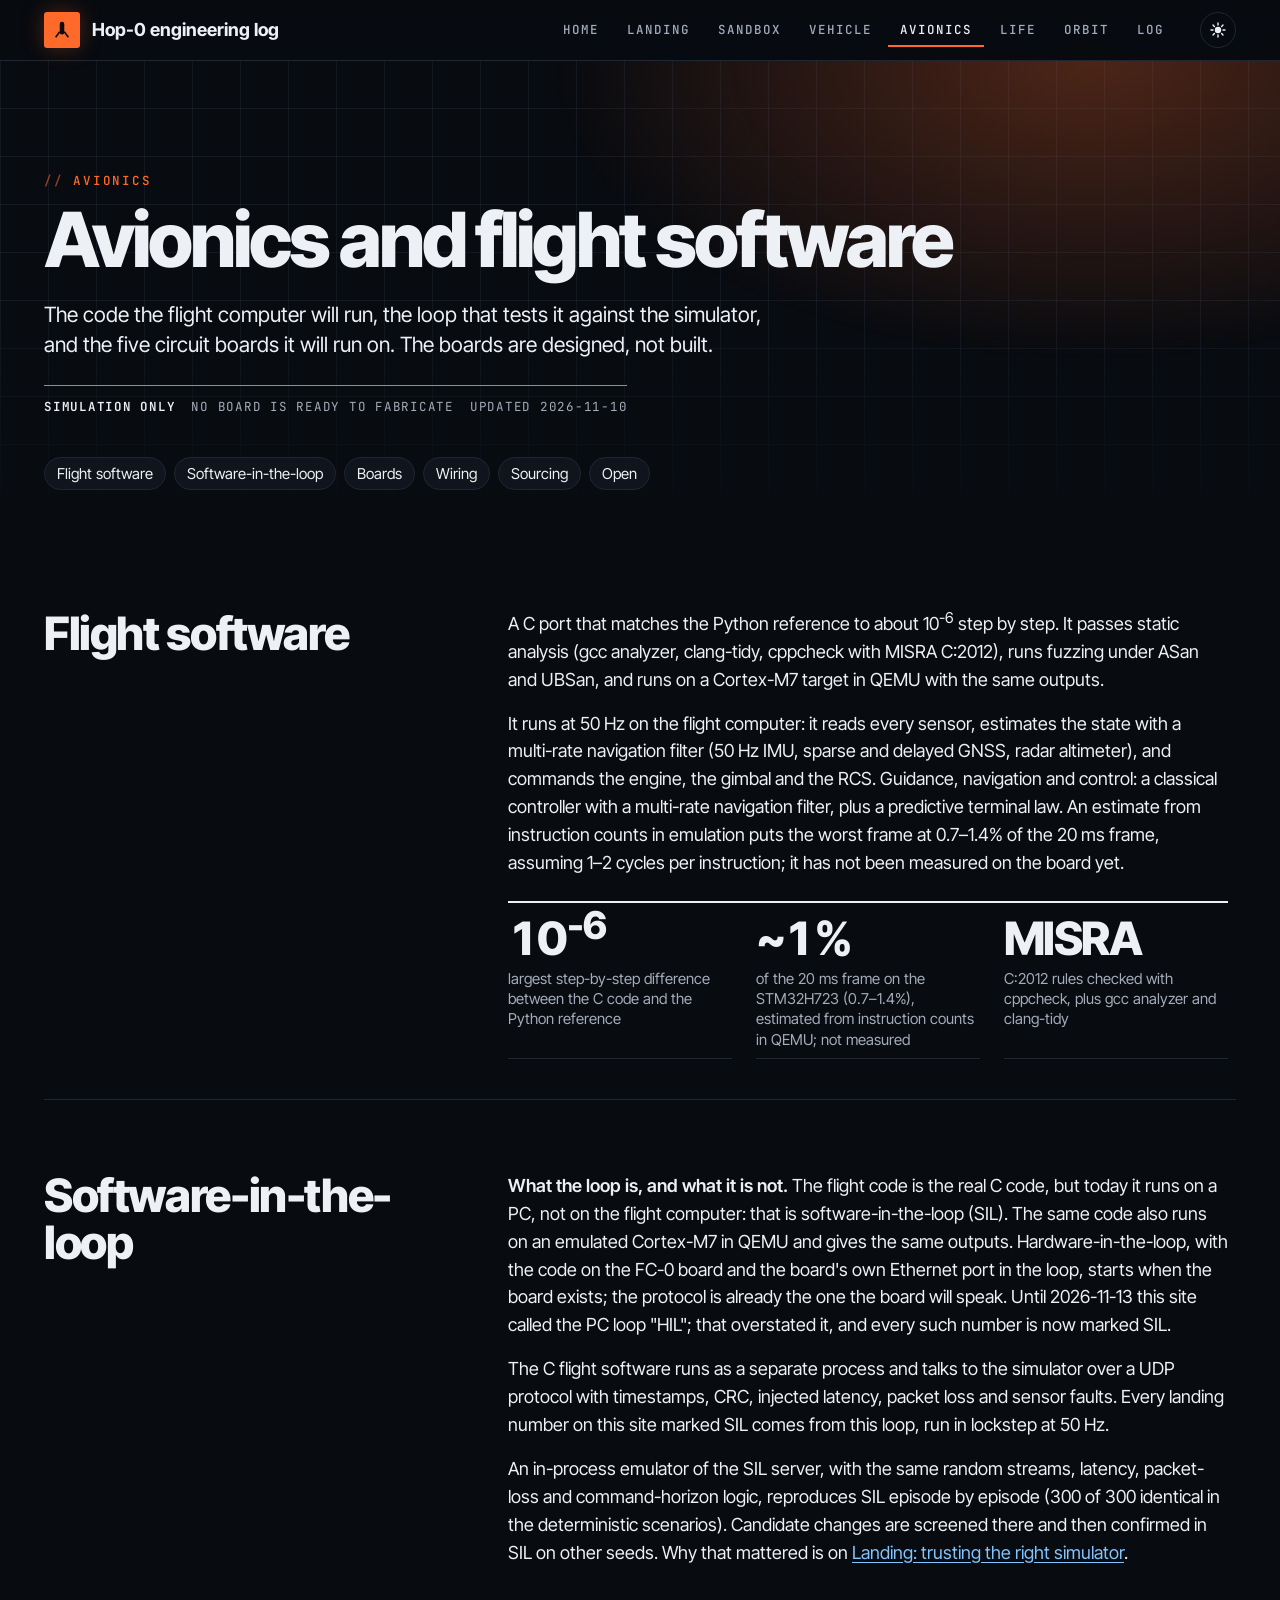
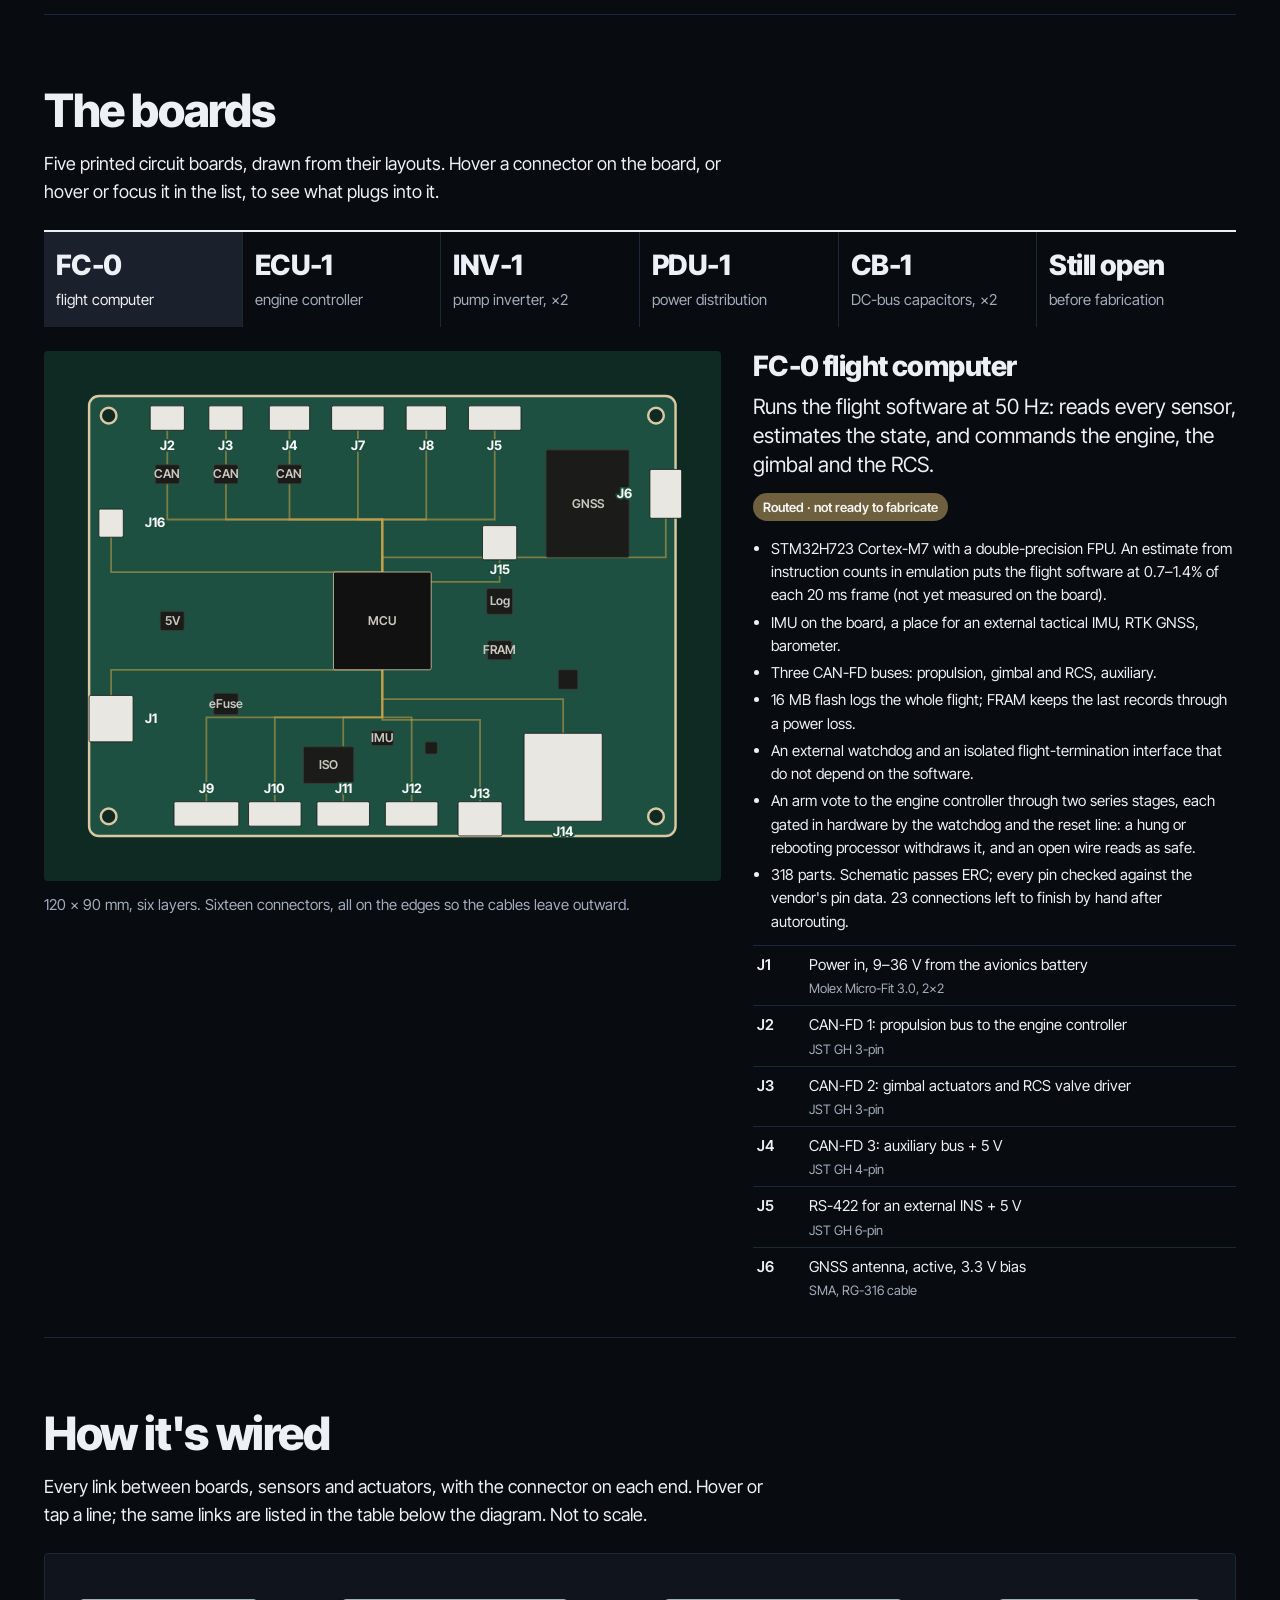
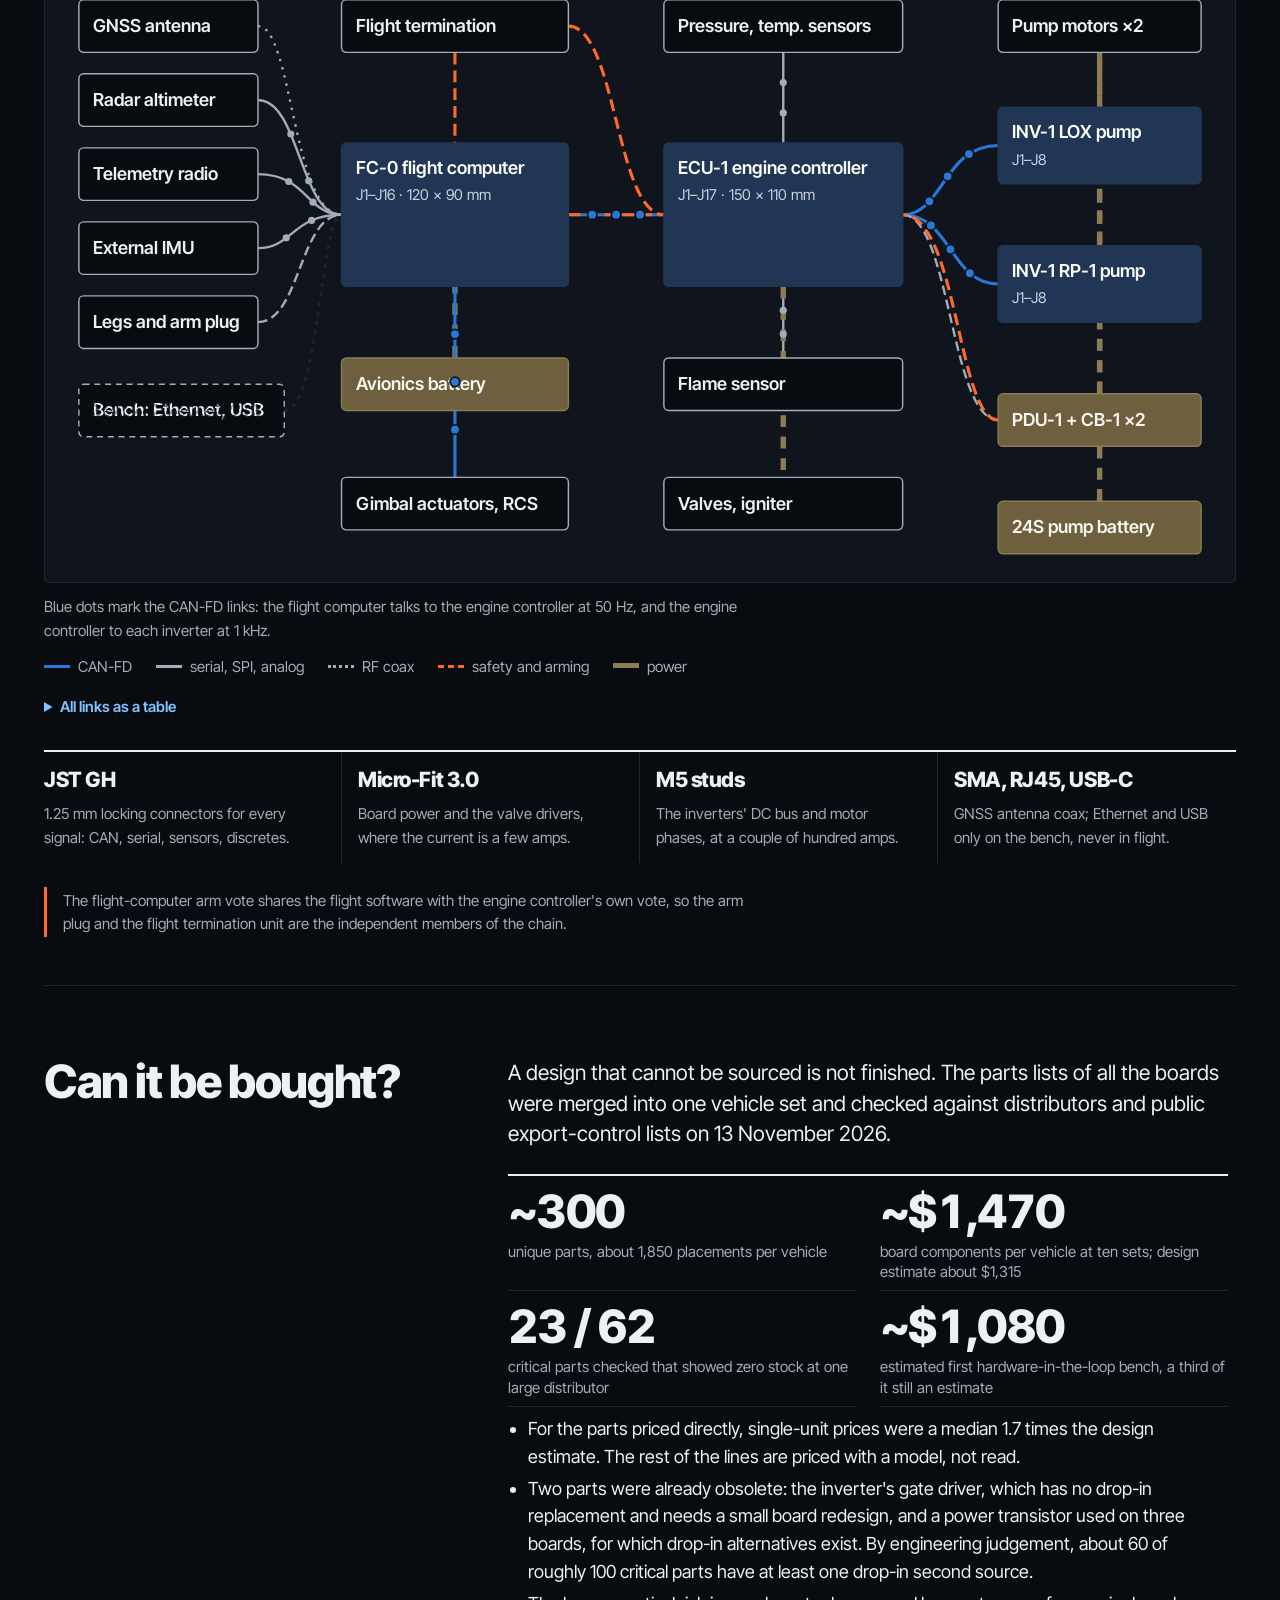
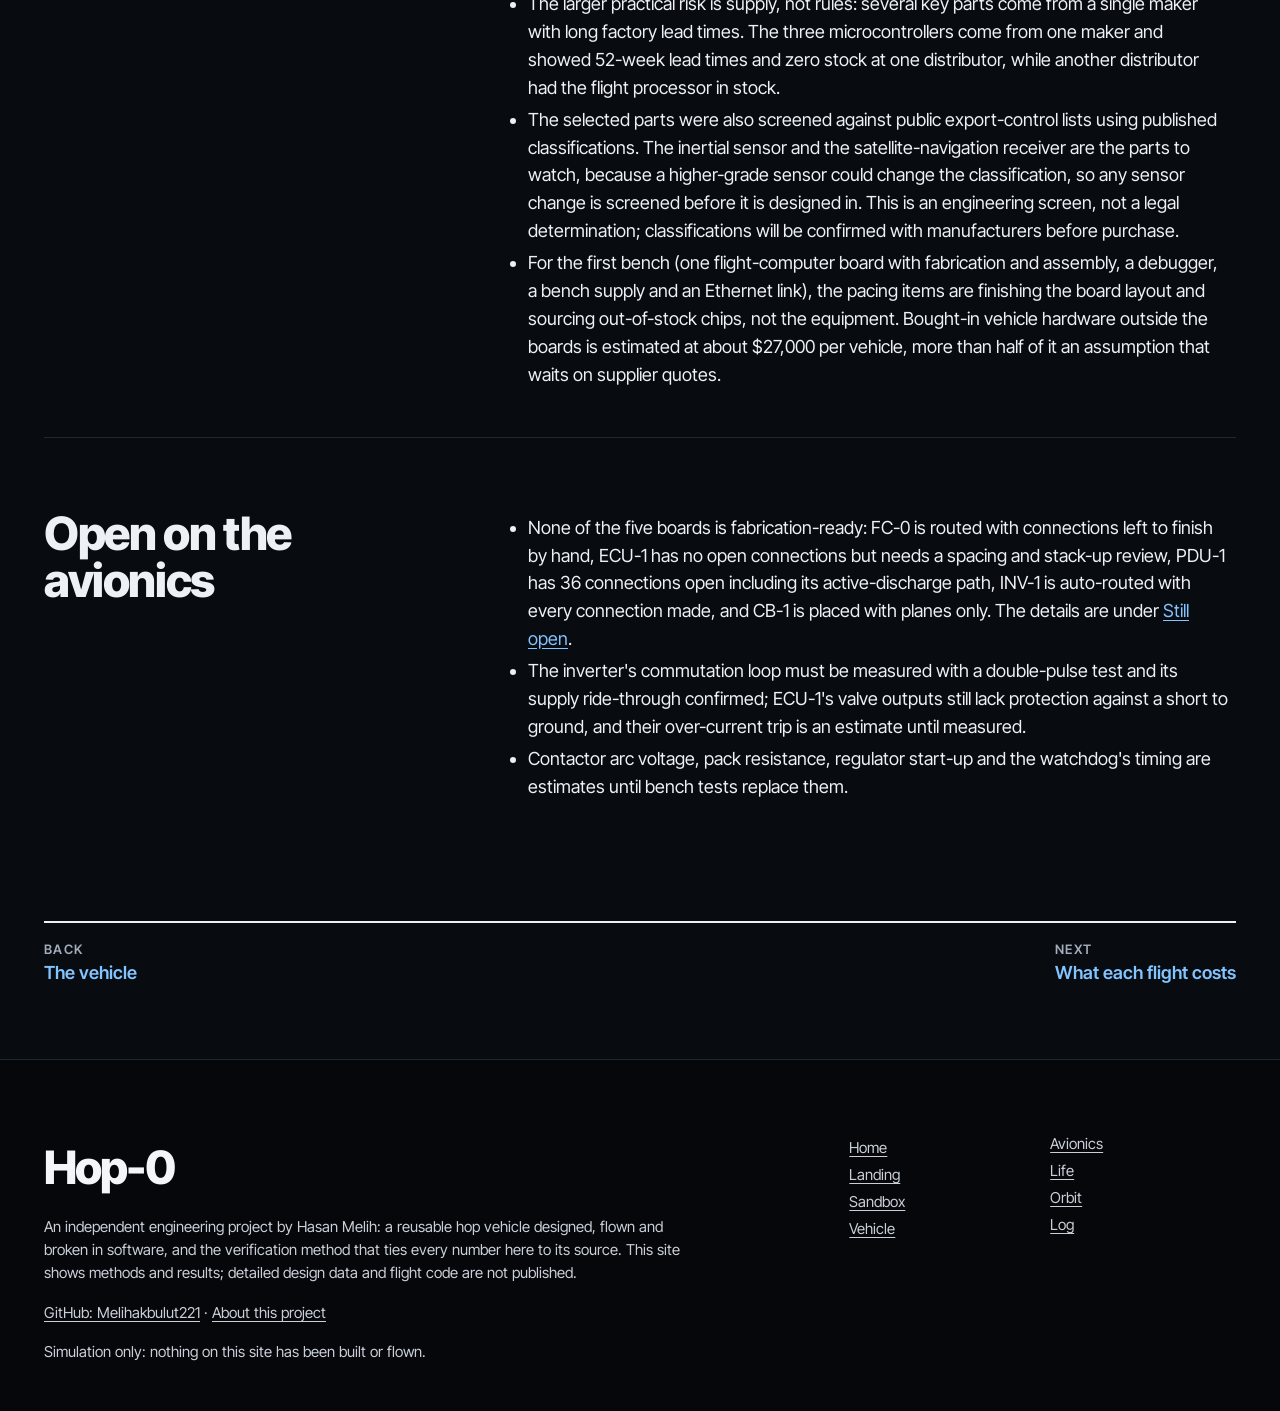
==== avionics.html @ 43d83c55 "INV-1: per-leg short-circuit detection, interlock, all routed; review findings; log entry 2026-11-14" ====
<!doctype html>
<html lang="en">
<head>
<meta charset="utf-8">
<meta name="viewport" content="width=device-width, initial-scale=1">
<title>Avionics and flight software · Hop-0</title>
<meta name="description" content="Hop-0 flight software (a C port checked step by step against its Python reference, MISRA C:2012, QEMU Cortex-M7), the software-in-the-loop setup, five circuit boards drawn from their layouts and the vehicle wiring.">
<meta property="og:type" content="article">
<meta property="og:title" content="Avionics and flight software · Hop-0">
<meta property="og:description" content="Hop-0 flight software (a C port checked step by step against its Python reference, MISRA C:2012, QEMU Cortex-M7), the software-in-the-loop setup, five circuit boards drawn from their layouts and the vehicle wiring.">
<meta property="og:url" content="https://melihakbulut221.github.io/hop0-log/avionics.html">
<meta property="og:image" content="https://melihakbulut221.github.io/hop0-log/assets/og.png?v=3">
<meta property="og:image:width" content="1200">
<meta property="og:image:height" content="630">
<meta property="og:image:alt" content="Hop-0: designed, flown and broken in software first. Eighteen replayed landing trajectories converging on the pad.">
<meta name="twitter:card" content="summary_large_image">
<meta name="twitter:image" content="https://melihakbulut221.github.io/hop0-log/assets/og.png?v=3">
<link rel="preconnect" href="https://fonts.googleapis.com">
<link rel="preconnect" href="https://fonts.gstatic.com" crossorigin>
<link href="https://fonts.googleapis.com/css2?family=Inter+Tight:wght@300;400;600;800&amp;family=JetBrains+Mono:wght@400;500;600&amp;display=swap" rel="stylesheet">
<script>try{var t=localStorage.getItem("hop0-theme");if(t==="light"||t==="dark")document.documentElement.setAttribute("data-theme",t)}catch(e){}</script>
<link rel="stylesheet" href="assets/site.css">
</head>
<body data-page="avionics">
<a class="skip" href="#main">Skip to content</a>
<!-- site header: identical on every page -->
<header class="bar">
 <div class="wrap">
  <a class="home-link" href="index.html"><span class="mark" aria-hidden="true"><svg viewBox="0 0 22 22"><rect x="8.5" y="2" width="5" height="14" rx="2.5" fill="#fafaf6"/><path d="M8.5 13 L4 19 M13.5 13 L18 19" stroke="#fafaf6" stroke-width="1.8"/></svg></span>Hop-0 engineering log</a>
  <button class="menu-btn" id="menu-btn" type="button" aria-expanded="false" aria-controls="site-nav" hidden>Menu</button>
  <nav id="site-nav" aria-label="Site">
   <ul>
    <li><a href="index.html">Home</a></li>
    <li><a href="gnc.html">Landing</a></li>
    <li><a href="emulator.html">Sandbox</a></li>
    <li><a href="vehicle.html">Vehicle</a></li>
    <li><a href="avionics.html" aria-current="page">Avionics</a></li>
    <li><a href="life.html">Life</a></li>
    <li><a href="orbit.html">Orbit</a></li>
    <li><a href="log.html">Log</a></li>
   </ul>
  </nav>
  <button class="theme-btn" id="theme-btn" type="button" aria-label="Switch to light theme" hidden><svg viewBox="0 0 16 16" aria-hidden="true"><circle cx="8" cy="8" r="3.2" fill="currentColor"/><path d="M8 1v2M8 13v2M1 8h2M13 8h2M3 3l1.4 1.4M11.6 11.6L13 13M3 13l1.4-1.4M11.6 4.4L13 3" stroke="currentColor" stroke-width="1.4" stroke-linecap="round"/></svg></button>
 </div>
</header>

<main id="main">
<div class="wrap">
<header class="page-head">
  <p class="kicker">Avionics</p>
  <h1>Avionics and flight software</h1>
  <p class="lede">The code the flight computer will run, the loop that tests it against the simulator, and the five
    circuit boards it will run on. The boards are designed, not built.</p>
  <p class="status-line"><span><b>Simulation only</b></span><span>No board is ready to fabricate</span><span>Updated 2026-11-10</span></p>
  <ul class="toc" aria-label="On this page">
    <li><a href="#software">Flight software</a></li><li><a href="#hil">Software-in-the-loop</a></li>
    <li><a href="#boards">Boards</a></li><li><a href="#wiring">Wiring</a></li><li><a href="#supply">Sourcing</a></li><li><a href="#open">Open</a></li>
  </ul>
</header>

<section class="sec split" id="software" aria-labelledby="software-h">
  <h2 id="software-h">Flight software</h2>
  <div class="body">
    <p>A C port that matches the Python reference to about 10<sup>-6</sup> step by step. It passes static analysis (gcc
      analyzer, clang-tidy, cppcheck with MISRA C:2012), runs fuzzing under ASan and UBSan, and runs on a Cortex-M7
      target in QEMU with the same outputs.</p>
    <p>It runs at 50 Hz on the flight computer: it reads every sensor, estimates the state with a multi-rate navigation
      filter (50 Hz IMU, sparse and delayed GNSS, radar altimeter), and commands the engine, the gimbal and the RCS.
      Guidance, navigation and control: a classical controller with a multi-rate navigation filter, plus a predictive
      terminal law. An estimate from instruction counts in emulation puts the worst frame at 0.7–1.4% of the 20 ms frame,
      assuming 1–2 cycles per instruction; it has not been measured on the board yet.</p>
    <div class="stats">
      <div><b>10<sup>-6</sup></b><span>largest step-by-step difference between the C code and the Python reference</span></div>
      <div><b>~1%</b><span>of the 20 ms frame on the STM32H723 (0.7–1.4%), estimated from instruction counts in QEMU; not measured</span></div>
      <div><b>MISRA</b><span>C:2012 rules checked with cppcheck, plus gcc analyzer and clang-tidy</span></div>
    </div>
  </div>
</section>

<section class="sec split" id="hil" aria-labelledby="hil-h">
  <h2 id="hil-h">Software-in-the-loop</h2>
  <div class="body">
    <p><b>What the loop is, and what it is not.</b> The flight code is the real C code, but today it runs on a PC, not on
      the flight computer: that is software-in-the-loop (SIL). The same code also runs on an emulated Cortex-M7 in QEMU and
      gives the same outputs. Hardware-in-the-loop, with the code on the FC-0 board and the board's own Ethernet port in the
      loop, starts when the board exists; the protocol is already the one the board will speak. Until 2026-11-13 this site
      called the PC loop "HIL"; that overstated it, and every such number is now marked SIL.</p>
    <p>The C flight software runs as a separate process and talks to the simulator over a UDP protocol with timestamps,
      CRC, injected latency, packet loss and sensor faults. Every landing number on this site marked SIL comes from this
      loop, run in lockstep at 50 Hz.</p>
    <p>An in-process emulator of the SIL server, with the same random streams, latency, packet-loss and command-horizon
      logic, reproduces SIL episode by episode (300 of 300 identical in the deterministic scenarios). Candidate changes
      are screened there and then confirmed in SIL on other seeds. Why that mattered is on
      <a href="gnc.html#tools">Landing: trusting the right simulator</a>.</p>
  </div>
</section>

<section class="sec" id="boards" aria-labelledby="boards-h" data-module="boards">
  <h2 id="boards-h">The boards</h2>
  <p>Five printed circuit boards, drawn from their layouts. Hover a connector on the board, or hover or focus it in the
    list, to see what plugs into it.</p>
  <div class="tabs" id="board-tabs" role="tablist" aria-label="Boards">
    <button role="tab" id="tab-fc0" aria-controls="panel-fc0" aria-selected="true"><b>FC-0</b>flight computer</button>
    <button role="tab" id="tab-ecu" aria-controls="panel-ecu" aria-selected="false" tabindex="-1"><b>ECU-1</b>engine controller</button>
    <button role="tab" id="tab-inv" aria-controls="panel-inv" aria-selected="false" tabindex="-1"><b>INV-1</b>pump inverter, ×2</button>
    <button role="tab" id="tab-pdu" aria-controls="panel-pdu" aria-selected="false" tabindex="-1"><b>PDU-1</b>power distribution</button>
    <button role="tab" id="tab-cb" aria-controls="panel-cb" aria-selected="false" tabindex="-1"><b>CB-1</b>DC-bus capacitors, ×2</button>
    <button role="tab" id="tab-nyd" aria-controls="panel-nyd" aria-selected="false" tabindex="-1"><b>Still open</b>before fabrication</button>
  </div>
  <div class="bpanel" id="panel-fc0" role="tabpanel" aria-labelledby="tab-fc0" data-board="fc0">
    <div><div class="pcb-fig"></div><p class="pcb-info">120 × 90 mm, six layers. Sixteen connectors, all on the edges so the cables leave outward.</p></div>
    <div>
      <h3>FC-0 flight computer</h3>
      <p class="role">Runs the flight software at 50 Hz: reads every sensor, estimates the state, and commands the engine,
        the gimbal and the RCS.</p>
      <span class="tag">Routed · not ready to fabricate</span>
      <ul class="facts">
        <li>STM32H723 Cortex-M7 with a double-precision FPU. An estimate from instruction counts in emulation puts the flight software at 0.7–1.4% of each 20 ms frame (not yet measured on the board).</li>
        <li>IMU on the board, a place for an external tactical IMU, RTK GNSS, barometer.</li>
        <li>Three CAN-FD buses: propulsion, gimbal and RCS, auxiliary.</li>
        <li>16 MB flash logs the whole flight; FRAM keeps the last records through a power loss.</li>
        <li>An external watchdog and an isolated flight-termination interface that do not depend on the software.</li>
        <li>An arm vote to the engine controller through two series stages, each gated in hardware by the watchdog and
          the reset line: a hung or rebooting processor withdraws it, and an open wire reads as safe.</li>
        <li>318 parts. Schematic passes ERC; every pin checked against the vendor's pin data. 23 connections left to
          finish by hand after autorouting.</li>
      </ul>
      <ul class="pcb-list" aria-label="FC-0 connectors"></ul>
    </div>
  </div>
  <div class="bpanel" id="panel-ecu" role="tabpanel" aria-labelledby="tab-ecu" data-board="ecu" hidden>
    <div><div class="pcb-fig"></div><p class="pcb-info">150 × 110 mm, six layers. Signal connectors along the top and bottom,
      valve power on the right edge.</p></div>
    <div>
      <h3>ECU-1 engine controller</h3>
      <p class="role">Sequences the engine: opens the valves, fires the igniter, reads chamber and feed pressures and
        temperatures, and commands both pump speeds.</p>
      <span class="tag">Routed · not ready to fabricate</span>
      <ul class="facts">
        <li>STM32G474. Ten pressure, four thermocouple, two RTD and four valve-position inputs.</li>
        <li>Eight peak-and-hold valve and igniter channels, plus a current-controlled proportional valve.</li>
        <li>A hardware arming chain: the valves get power only if the arm plug, the termination unit, the flight
          computer, the watchdog and the controller all agree.</li>
        <li>The main fuel valve is interlocked in hardware to proof of ignition.</li>
        <li>Reads the power-distribution unit's pre-charge, contactor and fault-latch status as active-low opto-coupled
          lines, so an open harness or an unpowered unit reads as not ready or faulted; bus voltage, pack voltage and bus
          current come in as analog monitors.</li>
        <li>Its sensor inputs, valve-position switches, inverter enable, fault and supply lines, the power-distribution
          status lines and the arming discretes survive a sustained short to the vehicle battery or to a reversed battery.</li>
        <li>Each valve and igniter output has a hardware over-current trip: a fast comparator on the sense resistor
          switches the channel off in an estimated fraction of a microsecond, and the outputs are also gated by the
          hardware arming chain, so firmware alone cannot energise a valve.</li>
        <li>Each valve output now has a 1 µH series inductor between its switch and the connector, so even a short right
          at the connector sees a minimum loop inductance. A simulation that swept the harness inductance from 0 to 2 µH
          had shown the earlier circuit could exceed the switch's voltage rating on a very short wire; with the inductor,
          the switch stays below 80 % of its rating across that range. The figures rest on estimated component values.</li>
        <li>After a trip, a slow shared retry clock re-arms the channel every 0.2 to 0.4 ms instead of on every PWM edge,
          which in the thermal estimate keeps the clamp diode within its limit during a sustained short, for harness
          inductance up to 2 µH. If the clock stops, a tripped channel stays off. A valve wire shorted to ground is still
          not covered.</li>
        <li>The data-bus protection was replaced with parts rated for a sustained short to the 36 V battery; the bus
          termination resistors would still burn open in that case.</li>
        <li>A shorted sensor wire can fake a hardware permit, so before ignition the firmware requires every
          ignition-proof and chamber-pressure comparator to read idle, or it will not arm.</li>
        <li>672 parts, ERC clean. The switched valve supply now runs on dedicated internal copper instead of narrow
          routed tracks, and the routed layout passes the design-rule check with no open connections. It is not ready for
          fabrication: spacing on the 36 V nets, the copper stack-up and several long repair tracks still need review.</li>
      </ul>
      <ul class="pcb-list" aria-label="ECU-1 connectors"></ul>
    </div>
  </div>
  <div class="bpanel" id="panel-inv" role="tabpanel" aria-labelledby="tab-inv" data-board="inv" hidden>
    <div><div class="pcb-fig"></div><p class="pcb-info">150 × 105 mm, four layers of heavy copper on a cooling plate.
      Three phase legs across the top, logic along the bottom.</p></div>
    <div>
      <h3>INV-1 pump inverter</h3>
      <p class="role">Turns the pump battery into three-phase current for one pump motor. There are two, identical.</p>
      <span class="tag">Short detection in each leg, calculated only · all connections routed · not ready to fabricate</span>
      <ul class="facts"><li>150 V MOSFETs, two in parallel per switch. A full 24S pack is 100.8 V, not the nominal 80 V, already above the rating of 100 V switches before regenerative braking adds a few volts.</li><li>The inverter now carries the damper that the capacitor-board analysis asked for: twenty-four ceramic capacitors in series with twelve low-inductance power resistors, split across the three legs between the positive bus and the low-side return.</li><li>The resonance between the inverter&#x27;s ceramic capacitors and the film bank was re-derived independently and checked against the capacitor-board model. With the damper and the two bus studs moved to 12 mm apart, the peak impedance drops about tenfold, and the gate driver&#x27;s high-side offset pin (VS) stays about 4 V below the driver&#x27;s recommended limit with nominal capacitor values, across the range of inverter-side wiring inductance that was swept.</li><li>The damper was sized for the real stud height under the capacitor board; its resistors keep a margin of about 40 % against their derated rating in the worst case.</li><li>A ceramic damper was chosen over a film capacitor: the film damps slightly better, but the ceramic version weighs less than a quarter as much and avoids a tall leaded part on a board that has to survive launch vibration.</li><li>All sixty DC-link capacitors now sit in rows directly above the high-side switches, on both sides of the board, within 10 mm of the switch tabs and over the stacked supply and return planes. The estimated commutation-loop inductance fell by about a sixth; it is an analytic estimate that still needs a double-pulse measurement.</li><li>The 12 V supply, enable and fault lines of the engine-controller harness now withstand a sustained short to the vehicle battery in either polarity and the standard automotive supply pulses, with the same criterion as the engine controller. An overvoltage switch protects the gate driver&#x27;s 20 V supply pins; after a pulse trips it, a hold-up capacitor bank keeps the supply above the driver&#x27;s undervoltage limit through the restart, in the calculation for the worst-case load and outage; this ride-through still has to be confirmed on hardware. The enable input uses a logic-level transistor that keeps more than 1 V of margin at -40 C.</li><li>Every gate resistor, turn-off diode and gate pull-down now sits within about 6 mm of its switch&#x27;s gate pad, in channels between and beside the paired switches; before, they were 20 to 50 mm away.</li><li>456 parts (the 24 film capacitors are counted on the capacitor board), no ERC errors; the pin assignment check against the vendor&#x27;s open pin data still passes. The fault output has a series resistor sized together with the engine controller&#x27;s pull-up, so a sustained short on that line is limited in both polarities.</li><li>The gate-drive connections are drawn by the placement script and checked before the signal side is auto-routed, with separate clearance rules for the bus, the three floating high-side gate-drive domains and each harness line. Every connection is now made and no design-rule violations remain; the result took several router runs and scripted repairs, and has not yet been reproduced from scratch.</li><li>The inverter&#x27;s three-phase gate driver went out of production, and the planned replacement family of half-bridge drivers turned out to be end-of-life as well. The board now uses one 180 V half-bridge driver per leg from another supplier, placed between the two paired switches of that leg, which cuts the driver-to-gate distance to about a third. No second source with the same footprint was found in this voltage class, so the driver is single-sourced for now.</li><li>The protection the old driver had built in is rebuilt from small parts that set one latch blocking all six gate inputs. The latch comes up set at power-on and is cleared only by the controller after a new enable command. A separate supply-voltage lockout stops switching before the gate drive becomes too weak; the new driver&#x27;s own lockout sits too low for these switches.</li><li>Each leg&#x27;s low-side current shunt, which sits inside the local capacitor bank&#x27;s loop, now has a fast comparator that ignores the switching spike for a few hundred nanoseconds after each turn-on. In calculation, shorts through about 100 nH of wiring or more are cut within the switches&#x27; pulse rating. A solid short at the output studs and a long-wired phase-to-negative short are not covered; both are open items. The earlier detection on the DC-link shunt saw a short late, because that shunt sits outside the local bank; it is now a slow overload channel.</li><li>A second comparator watches reverse current in the DC-link shunt to catch phase-to-negative shorts on short wiring. Its margin against normal full-power current is thin and still needs measurement.</li><li>A logic interlock blocks a steady command to turn on both switches of a leg. It does not replace the dead time, which is set in firmware and was lengthened for hot gate thresholds.</li><li>Field-oriented control on an STM32G474: hall sensors plus a flux observer that keeps running if the halls fail.</li></ul>
      <ul class="pcb-list" aria-label="INV-1 connectors"></ul>
    </div>
  </div>
  <div class="bpanel" id="panel-pdu" role="tabpanel" aria-labelledby="tab-pdu" data-board="pdu" hidden>
    <div><div class="pcb-fig"></div><p class="pcb-info">170 × 110 mm. Hover a connector for what it carries.</p></div>
    <div>
      <h3>PDU-1 power distribution unit</h3>
      <p class="role">Sits between the pump battery and the DC bus of the two inverters: fuses the pack, pre-charges the bus, closes the main contactor and reports back to the engine controller.</p>
      <span class="tag">Placed and routed · DRC 9 violations · routing incomplete: 36 connections, including the active-discharge path, are still open · not ready to fabricate</span>
      <ul class="facts"><li>The contactor cannot close until the bus has charged to 95 % of the pack voltage. The interlock is built from comparators and gates, independent of any firmware.</li><li>A hardware one-shot limits each pre-charge attempt and a cool-down timer blocks the next one, which bounds the energy the pre-charge resistors take into a shorted bus.</li><li>Two hardware over-current thresholds, one fast and one timed, open the contactor for faults downstream of it. Faults upstream of the contactor are cleared by the fuse alone.</li><li>The high-voltage side is isolated from the logic: isolated amplifiers for the voltages and current, isolated switch drivers for the pre-charge and discharge switches, and a 7 mm barrier with no copper on any layer.</li><li>233 parts including off-board items, ERC clean. 47 of 47 sizing checks pass: pre-charge energy, resistor pulse rating, fuse and contactor coordination, copper temperature rise, spacing.</li></ul>
      <ul class="pcb-list" aria-label="PDU-1 connectors"></ul>
    </div>
  </div>
  <div class="bpanel" id="panel-cb" role="tabpanel" aria-labelledby="tab-cb" data-board="cb" hidden>
    <div><div class="pcb-fig"></div><p class="pcb-info">168 × 158 mm. Hover a connector for what it carries.</p></div>
    <div>
      <h3>CB-1 DC-bus capacitor board, ×2</h3>
      <p class="role">Carries the film capacitor bank of one inverter on a laminated, heavy-copper board that bolts straight onto the inverter&#x27;s DC terminals.</p>
      <span class="tag">Placed, planes only · DRC 0 violations, 0 unconnected · not ready to fabricate</span>
      <ul class="facts"><li>Four copper layers alternate positive and negative, so the bus itself adds almost no inductance; the two bolted studs to the inverter dominate, which is why they were moved close together.</li><li>Analysis of the capacitor network found a resonance between the inverter&#x27;s ceramic capacitors and this bank. A damper on this board would not help; it has to sit on the inverter, next to the switches.</li><li>Real film capacitors weigh about 2.6 times what the first estimate assumed. The full bank is the baseline; a half-populated bank is an option only together with the damper on the inverter, and then with little margin.</li><li>Capacitor current sharing was checked with ±20 % capacitance tolerance in a Monte Carlo run.</li><li>35 parts, ERC clean. 16 of 16 checks pass.</li></ul>
      <ul class="pcb-list" aria-label="CB-1 connectors"></ul>
    </div>
  </div>
  <div class="bpanel full" id="panel-nyd" role="tabpanel" aria-labelledby="tab-nyd" hidden>
    <div class="nyd">
      <div><h4>Finish the routing</h4><p>FC-0 has 23 connections to finish by hand. ECU-1 has none left, but its 36 V spacing, copper stack-up and long repair tracks still need a fabrication review. PDU-1 has 36,
        including its active-discharge path, and its logic strip needs more room or a board of its own. INV-1 has none left, though the result still
        has to be reproduced from a clean run.</p></div>
      <div><h4>Inverter short circuit, pulse test and ride-through</h4><p>The inverter now detects shorts inside each leg,
        but only in calculation: a solid short at the output studs and a long-wired phase-to-negative short are not
        covered, and the reverse-current trip&#x27;s margin needs measuring. The commutation loop still needs a double-pulse
        test, and the new gate driver is single-sourced. The inverter's 12 V supply now has a
        hold-up bank that rides through an automotive-style pulse in the calculation; that has to be shown on hardware. The
        fault-line fix needed a resistor change on both boards, and both are now in the designs.</p></div>
      <div><h4>Protect the rest of ECU-1</h4><p>Every ECU-1 input and the inverter discretes survive a short to the
        battery, and the valve outputs now trip on over-current. A valve wire shorted to ground still blows the main fuse,
        the trip is only analysed for harness inductance up to 2 µH, and pulse immunity on the analog sensor lines is still
        unchecked.</p></div>
      <div><h4>Measure what was assumed</h4><p>Contactor arc voltage, pack resistance, regulator start-up and the watchdog's
        timing are datasheet extrapolations or estimates until a bench test replaces them.</p></div>
    </div>
  </div>
</section>

<section class="sec" id="wiring" aria-labelledby="wiring-h" data-module="wiring">
  <h2 id="wiring-h">How it's wired</h2>
  <p>Every link between boards, sensors and actuators, with the connector on each end. Hover or tap a
    line; the same links are listed in the table below the diagram. Not to scale.</p>
  <div class="wire-wrap"><svg id="wire-svg" viewBox="0 0 980 510" role="img" aria-label="Wiring diagram of the flight computer, engine controller, inverters, sensors and power."></svg></div>
  <p class="wire-info" id="wire-info">Blue dots mark the CAN-FD links: the flight computer talks to the engine controller at
    50 Hz, and the engine controller to each inverter at 1 kHz.</p>
  <div class="wlegend">
    <span><i class="k-can"></i>CAN-FD</span><span><i class="k-data"></i>serial, SPI, analog</span>
    <span><i class="k-rf"></i>RF coax</span><span><i class="k-safe"></i>safety and arming</span>
    <span><i class="k-power"></i>power</span>
  </div>
  <details class="more"><summary>All links as a table</summary>
    <div class="tablewrap"><table><thead><tr><th>Link</th><th>From, to</th><th>Type</th><th>Connector</th></tr></thead>
      <tbody id="wire-table"></tbody></table></div>
  </details>
  <div class="fam">
    <div><b>JST GH</b><p>1.25 mm locking connectors for every signal: CAN, serial, sensors, discretes.</p></div>
    <div><b>Micro-Fit 3.0</b><p>Board power and the valve drivers, where the current is a few amps.</p></div>
    <div><b>M5 studs</b><p>The inverters' DC bus and motor phases, at a couple of hundred amps.</p></div>
    <div><b>SMA, RJ45, USB-C</b><p>GNSS antenna coax; Ethernet and USB only on the bench, never in flight.</p></div>
  </div>
  <p class="note" style="margin-top:var(--sp-5)">The flight-computer arm vote shares the flight software with the engine
    controller's own vote, so the arm plug and the flight termination unit are the independent members of the chain.</p>
</section>

<section class="sec split" id="supply" aria-labelledby="supply-h">
  <h2 id="supply-h">Can it be bought?</h2>
  <div class="body">
    <p class="lede">A design that cannot be sourced is not finished. The parts lists of all the boards were merged into
      one vehicle set and checked against distributors and public export-control lists on 13 November 2026.</p>
    <div class="stats" style="--n:2">
      <div><b>~300</b><span>unique parts, about 1,850 placements per vehicle</span></div>
      <div><b>~$1,470</b><span>board components per vehicle at ten sets; design estimate about $1,315</span></div>
      <div><b>23 / 62</b><span>critical parts checked that showed zero stock at one large distributor</span></div>
      <div><b>~$1,080</b><span>estimated first hardware-in-the-loop bench, a third of it still an estimate</span></div>
    </div>
    <ul>
      <li>For the parts priced directly, single-unit prices were a median 1.7 times the design estimate. The rest of the
        lines are priced with a model, not read.</li>
      <li>Two parts were already obsolete: the inverter's gate driver, which has no drop-in replacement and needs a small
        board redesign, and a power transistor used on three boards, for which drop-in alternatives exist. By engineering
        judgement, about 60 of roughly 100 critical parts have at least one drop-in second source.</li>
      <li>The larger practical risk is supply, not rules: several key parts come from a single maker with long factory lead
        times. The three microcontrollers come from one maker and showed 52-week lead times and zero stock at one
        distributor, while another distributor had the flight processor in stock.</li>
      <li>The selected parts were also screened against public export-control lists using published classifications.
        The inertial sensor and the satellite-navigation receiver are the parts to watch, because a higher-grade sensor
        could change the classification, so any sensor change is screened before it is designed in. This is an
        engineering screen, not a legal determination; classifications will be confirmed with manufacturers before
        purchase.</li>
      <li>For the first bench (one flight-computer board with fabrication and assembly, a debugger, a bench supply and an
        Ethernet link), the pacing items are finishing the board layout and sourcing out-of-stock chips, not the
        equipment. Bought-in vehicle hardware outside the boards is estimated at about $27,000 per vehicle, more than
        half of it an assumption that waits on supplier quotes.</li>
    </ul>
  </div>
</section>

<section class="sec split" id="open" aria-labelledby="open-h">
  <h2 id="open-h">Open on the avionics</h2>
  <div class="body">
    <ul>
      <li>None of the five boards is fabrication-ready: FC-0 is routed with connections left to finish by hand, ECU-1 has no open connections but needs a spacing and stack-up review,
        PDU-1 has 36 connections open including its active-discharge path, INV-1 is auto-routed with every connection made, and CB-1 is
        placed with planes only. The details are under <a href="#boards">Still open</a>.</li>
      <li>The inverter's commutation loop must be measured with a double-pulse test and its supply ride-through confirmed; ECU-1's valve outputs still lack protection against a short to ground, and their over-current trip is an estimate until measured.</li>
      <li>Contactor arc voltage, pack resistance, regulator start-up and the watchdog's timing are estimates until bench
        tests replace them.</li>
    </ul>
  </div>
</section>

<nav class="next" aria-label="Next page"><a href="vehicle.html"><span>Back</span>The vehicle</a><a href="life.html"><span>Next</span>What each flight costs</a></nav>
</div>
</main>

<!-- site footer: identical on every page -->
<footer>
 <div class="wrap fgrid2">
  <div>
   <p class="fname">Hop-0</p>
   <p>An independent engineering project by Hasan Melih: a reusable hop vehicle designed, flown and broken in software,
     and the verification method that ties every number here to its source. This site shows methods and results;
     detailed design data and flight code are not published.</p>
   <p><a href="https://github.com/Melihakbulut221">GitHub: Melihakbulut221</a> · <a href="index.html#about">About this project</a></p>
   <p>Simulation only: nothing on this site has been built or flown.</p>
  </div>
  <ul aria-label="Pages">
   <li><a href="index.html">Home</a></li><li><a href="gnc.html">Landing</a></li><li><a href="emulator.html">Sandbox</a></li><li><a href="vehicle.html">Vehicle</a></li>
   <li><a href="avionics.html">Avionics</a></li><li><a href="life.html">Life</a></li><li><a href="orbit.html">Orbit</a></li>
   <li><a href="log.html">Log</a></li>
  </ul>
 </div>
</footer>

<script src="assets/js/boot.js"></script>
</body>
</html>
---- assets/site.css ----
/* Hop-0 engineering log: the one stylesheet for every page.
   1 tokens  2 base and type  3 layout  4 header and footer  5 shared components  6 charts and tables
   7 home  8 landing (GNC)  9 vehicle  10 avionics  11 life  12 orbit  13 log
   Type scale (8 steps) and spacing scale (9 steps) are tokens; components use only these. */

/* ================================================================ 1 tokens */
/* Dark ("night range") is the default theme; light is opt-in through the header toggle (data-theme="light"). */
:root {
  --bg: #080b10; --fg: #edf0f4; --fg2: #a3acb9; --rule: #1f2733; --card: #10151d;
  --accent: #ff6a2b; --on-accent: #0b0b0b; --link: #82c4ff; --dot: #4aa3ff; --before: #82c4ff;
  --c1: #1a212c; --c1fg: #edf0f4; --c2: #2f4d43; --c2fg: #fafaf6; --c3: #5d6382; --c3fg: #f6f6f2;
  --c4: #6e5f3e; --c4fg: #f6f6f2; --c5: #213654; --c5fg: #fafaf6; --c6: #7c4632; --c6fg: #fafaf6;
  --banner: #140f0c; --ok: #5fd39a; --bad: #ff7b7b;
  --bar: rgba(8, 11, 16, .78); --grid: rgba(130, 196, 255, .07); --glow: rgba(255, 106, 43, .28); --hud: #9fd3ff;

  --t-xs: 13px;                        /* labels, table heads, tick text */
  --t-s: 15px;                         /* captions, secondary text */
  --t-m: 18px;                         /* body */
  --t-l: 21px;                         /* lede, h4 */
  --t-xl: clamp(23px, 2.3vw, 28px);    /* h3 */
  --t-2xl: clamp(30px, 3.6vw, 46px);   /* h2, stat numbers */
  --t-3xl: clamp(40px, 6vw, 76px);     /* page title */
  --t-hero: clamp(40px, 5.8vw, 96px); /* home title only */

  --sp-1: 4px; --sp-2: 8px; --sp-3: 12px; --sp-4: 16px; --sp-5: 24px; --sp-6: 32px; --sp-7: 48px; --sp-8: 72px; --sp-9: 112px;
  --wrap: 1240px; --gutter: 24px; --measure: 720px; --radius: 4px;
  --font: "Inter Tight", ui-sans-serif, system-ui, -apple-system, "Segoe UI", Roboto, Arial, sans-serif;
  --mono: "JetBrains Mono", ui-monospace, SFMono-Regular, Menlo, Consolas, monospace;
  color-scheme: dark;
}
@media (max-width: 600px) { :root { --gutter: 16px; --t-m: 17px; } }
:root[data-theme="dark"] {
  --bg: #080b10; --fg: #edf0f4; --fg2: #a3acb9; --rule: #1f2733; --card: #10151d;
  --accent: #ff6a2b; --on-accent: #0b0b0b; --link: #82c4ff; --dot: #4aa3ff; --before: #82c4ff;
  --c1: #1a212c; --c1fg: #edf0f4; --c3: #5d6382; --c3fg: #f6f6f2; --c4: #6e5f3e; --c4fg: #f6f6f2;
  --banner: #140f0c; --ok: #5fd39a;
}
:root[data-theme="light"] {
  --bg: #fafaf6; --fg: #191919; --fg2: #5b5a55; --rule: #e3e2db; --card: #ffffff;
  --accent: #c4471f; --on-accent: #ffffff; --link: #184f95; --dot: #184f95; --before: #5b8fd0;
  --c1: #e8e7e1; --c1fg: #191919; --c3: #9aa0ba; --c3fg: #191919; --c4: #d8c8a4; --c4fg: #191919;
  --banner: #2a211c; --ok: #2f7d52; --bad: #b3261e;
  --bar: rgba(250, 250, 246, .85); --grid: rgba(24, 79, 149, .06); --glow: rgba(196, 71, 31, .16); --hud: #184f95;
  color-scheme: light;
}

/* ================================================================ 2 base and type */
* { box-sizing: border-box; }
html { -webkit-text-size-adjust: 100%; }
body { margin: 0; background: var(--bg); color: var(--fg); overflow-x: hidden; font: 400 var(--t-m)/1.55 var(--font); }
a { color: var(--link); text-underline-offset: 3px; }
a:focus-visible, button:focus-visible, [tabindex]:focus-visible, summary:focus-visible { outline: 2px solid var(--accent); outline-offset: 2px; }
strong, b { font-weight: 600; }
img { max-width: 100%; height: auto; }
h1, h2, h3, h4 { font-weight: 800; letter-spacing: -.03em; margin: 0; }
h1 { font-size: var(--t-3xl); line-height: .98; letter-spacing: -.04em; }
h2 { font-size: var(--t-2xl); line-height: 1.02; }
h3 { font-size: var(--t-xl); line-height: 1.1; letter-spacing: -.02em; }
h4 { font-size: var(--t-l); line-height: 1.2; letter-spacing: -.01em; }
p { margin: 0 0 var(--sp-4); }
ul, ol { margin: 0 0 var(--sp-4); padding-left: 20px; }
li { margin: var(--sp-1) 0; }
sup { line-height: 0; }
.kicker { font: 500 12.5px/1.4 var(--mono); text-transform: uppercase; letter-spacing: .14em; color: var(--accent); margin: 0 0 var(--sp-3); }
.kicker::before { content: "// "; opacity: .6; }
.lede { font-size: var(--t-l); line-height: 1.45; max-width: var(--measure); }
.muted { color: var(--fg2); }
.small { font-size: var(--t-s); }
.skip { position: absolute; left: -999px; top: 0; background: var(--fg); color: var(--bg); padding: var(--sp-2) var(--sp-4); z-index: 50; }
.skip:focus { left: var(--sp-2); top: var(--sp-2); }
.vh { position: absolute !important; width: 1px; height: 1px; overflow: hidden; clip: rect(0 0 0 0); white-space: nowrap; }
.num { font-variant-numeric: tabular-nums; }

/* ================================================================ 3 layout */
.wrap { max-width: var(--wrap); margin: 0 auto; padding: 0 var(--gutter); }
.sec { padding: var(--sp-8) 0 var(--sp-6); border-top: 1px solid var(--rule); scroll-margin-top: 72px; }
.sec:first-of-type { border-top: 0; }
.sec > h2 { margin-bottom: var(--sp-4); max-width: 900px; }
.sec > .lede, .sec > p { max-width: var(--measure); }
.sub { scroll-margin-top: 72px; margin-top: var(--sp-7); }
.sub > h3 { margin-bottom: var(--sp-3); }
.split { display: grid; grid-template-columns: 4fr 7fr; gap: var(--sp-7); }
.split > h2 { position: sticky; top: 88px; align-self: start; }
.split .body { max-width: var(--measure); }
.split > *, .grid2 > *, .cols2 > *, .status > *, .bpanel > *, .lgrid > *, .xp > *, .mech .m-row > *, .mech .m-fill > *, .mech .m-cols > *, .mech .m-two > * { min-width: 0; }
.cols2 { display: grid; grid-template-columns: 1fr 1fr; gap: var(--sp-3) var(--sp-7); }
.grid2 { display: grid; grid-template-columns: 7fr 5fr; gap: var(--sp-6); align-items: start; }
@media (max-width: 860px) {
  .split, .cols2, .grid2 { grid-template-columns: 1fr; gap: var(--sp-4); }
  .split > h2 { position: static; }
  .sec { padding: var(--sp-7) 0 var(--sp-5); }
}
section, [id] { scroll-margin-top: 72px; }

/* ================================================================ 4 header and footer */
.bar { position: sticky; top: 0; z-index: 20; background: var(--bar); -webkit-backdrop-filter: saturate(1.4) blur(14px); backdrop-filter: saturate(1.4) blur(14px); box-shadow: 0 1px 0 var(--rule); }
.bar .wrap { display: flex; align-items: center; justify-content: space-between; gap: var(--sp-4); height: 60px; }
.home-link { display: flex; align-items: center; gap: var(--sp-3); color: var(--fg); text-decoration: none; font-weight: 700; font-size: var(--t-m); white-space: nowrap; }
.mark { width: 36px; height: 36px; background: var(--accent); display: grid; place-items: center; flex: none; border-radius: 3px; box-shadow: 0 0 22px var(--glow); }
.mark svg rect { fill: #0b0b0b; } .mark svg path { stroke: #0b0b0b; }
.mark svg { width: 20px; height: 20px; }
#site-nav ul { list-style: none; margin: 0; padding: 0; display: flex; gap: var(--sp-1); }
#site-nav li { margin: 0; }
#site-nav a { display: block; padding: var(--sp-2) var(--sp-3); color: var(--fg2); text-decoration: none; font: 500 12.5px/1.4 var(--mono); text-transform: uppercase; letter-spacing: .08em; border-radius: var(--radius); }
#site-nav a:hover { background: var(--c1); color: var(--fg); }
#site-nav a[aria-current="page"] { background: none; color: var(--fg); box-shadow: inset 0 -2px 0 var(--accent); border-radius: 0; }
.menu-btn { display: none; font: inherit; font-size: var(--t-s); font-weight: 600; background: var(--fg); color: var(--bg); border: 0; border-radius: var(--radius); padding: var(--sp-2) var(--sp-4); cursor: pointer; }
@media (max-width: 900px) {
  .menu-btn:not([hidden]) { display: block; }
  .bar .wrap { flex-wrap: wrap; height: auto; min-height: 60px; }
  #site-nav { flex-basis: 100%; }
  #site-nav ul { flex-wrap: wrap; padding: 0 0 var(--sp-2); }
  .nav-js #site-nav { position: absolute; top: 60px; left: 0; right: 0; background: var(--bg); box-shadow: 0 1px 0 var(--rule); display: none; }
  .nav-js #site-nav.open { display: block; }
  .nav-js #site-nav ul { flex-direction: column; padding: var(--sp-2) var(--gutter) var(--sp-4); }
  .nav-js #site-nav a { font-size: var(--t-l); padding: var(--sp-2) 0; }
  #site-nav a[aria-current="page"] { background: none; color: var(--accent); }
}
.page-head { position: relative; padding: var(--sp-9) 0 var(--sp-7); isolation: isolate; }
.page-head::before { content: ""; position: absolute; z-index: -1; top: 0; bottom: 0; left: calc(50% - 50vw); right: calc(50% - 50vw);
  background: radial-gradient(60% 90% at 85% 0%, var(--glow), transparent 70%),
    linear-gradient(var(--grid) 1px, transparent 1px) 0 0 / 48px 48px, linear-gradient(90deg, var(--grid) 1px, transparent 1px) 0 0 / 48px 48px;
  -webkit-mask-image: linear-gradient(#000 55%, transparent); mask-image: linear-gradient(#000 55%, transparent); }
.page-head h1 { max-width: 1000px; margin-bottom: var(--sp-5); }
.page-head .lede { margin-bottom: var(--sp-5); }
.status-line { display: inline-flex; flex-wrap: wrap; gap: var(--sp-2) var(--sp-4); font: 400 12.5px/1.5 var(--mono); text-transform: uppercase; letter-spacing: .06em; color: var(--fg2); border-top: 1px solid var(--accent); padding-top: var(--sp-3); }
.status-line b { color: var(--fg); }
.toc { margin: var(--sp-5) 0 0; padding: 0; list-style: none; display: flex; flex-wrap: wrap; gap: var(--sp-2); font-size: var(--t-s); }
.toc li { margin: 0; }
.toc a { display: block; padding: var(--sp-1) var(--sp-3); border: 1px solid var(--rule); border-radius: 999px; text-decoration: none; color: var(--fg); background: var(--card); transition: border-color .2s, color .2s; }
.toc a:hover { border-color: var(--accent); color: var(--accent); }
footer { background: #05070a; color: #c9cfd8; padding: var(--sp-8) 0 var(--sp-6); margin-top: var(--sp-8); border-top: 1px solid #1f2733; }
footer a { color: #c9cfd8; }
footer .fgrid2 { display: grid; grid-template-columns: 2fr 1fr; gap: var(--sp-6); }
footer p { max-width: 640px; font-size: var(--t-s); }
footer ul { list-style: none; padding: 0; font-size: var(--t-s); columns: 2; }
footer .fname { font-size: var(--t-2xl); font-weight: 800; letter-spacing: -.04em; color: #fafaf6; margin: 0 0 var(--sp-3); }
@media (max-width: 700px) { footer .fgrid2 { grid-template-columns: 1fr; } }

/* ================================================================ 5 shared components */
/* evidence: every headline number carries scenario, runs, seeds and a link to its table */
.ev { font-size: var(--t-xs); line-height: 1.5; color: var(--fg2); margin: var(--sp-3) 0 0; padding-top: var(--sp-2); border-top: 1px dashed var(--rule); max-width: 560px; }
.ev::before { content: "Evidence "; font-weight: 700; text-transform: uppercase; letter-spacing: .08em; color: var(--fg); margin-right: var(--sp-1); }
.ev > span + span::before, .ev > span + a::before, .ev > a + span::before { content: " \00b7  "; white-space: pre; }
.ev a { font-weight: 600; }
.ev-src { display: block; margin-top: 2px; }
.ev > .ev-src::before { content: none !important; }
.entry .ev::before { content: "See "; }
/* a row of numbers */
.stats { display: grid; grid-template-columns: repeat(var(--n, 3), 1fr); border-top: 2px solid var(--fg); margin: var(--sp-5) 0 var(--sp-2); }
.stats { column-gap: var(--sp-5); }
.stats > div { padding: var(--sp-3) 0 var(--sp-2); border-bottom: 1px solid var(--rule); }
.stats b { display: block; font-size: var(--t-2xl); font-weight: 800; letter-spacing: -.035em; line-height: 1; font-variant-numeric: tabular-nums; }
.stats b small { font-size: .45em; font-weight: 600; letter-spacing: 0; }
.stats span { display: block; font-size: var(--t-s); line-height: 1.35; color: var(--fg2); margin-top: var(--sp-2); }
@media (max-width: 700px) {
  .stats { grid-template-columns: 1fr 1fr; }
  .stats > div { padding-left: 0; }
}
.note { border-left: 3px solid var(--accent); padding: 2px 0 2px var(--sp-4); color: var(--fg2); font-size: var(--t-s); max-width: var(--measure); }
.flag { display: inline-block; font-size: var(--t-xs); font-weight: 700; text-transform: uppercase; letter-spacing: .1em;
        color: var(--on-accent); background: var(--accent); border-radius: 999px; padding: 2px 10px; margin: 0 0 var(--sp-2); }
.tag { display: inline-block; font-size: var(--t-xs); font-weight: 600; border-radius: 999px; padding: var(--sp-1) 10px; background: var(--c4); color: var(--c4fg); margin: 0 0 var(--sp-3); }
.btn-small { font: inherit; font-size: var(--t-s); font-weight: 600; background: var(--fg); color: var(--bg); border: 0; border-radius: 999px; padding: var(--sp-2) var(--sp-4); cursor: pointer; }
.btn-small:disabled { opacity: .6; cursor: default; }
.defs { display: grid; grid-template-columns: max-content 1fr; gap: var(--sp-2) var(--sp-5); font-size: var(--t-s); margin: 0 0 var(--sp-4); max-width: 900px; }
.defs dt { font-weight: 600; }
.defs dd { margin: 0; color: var(--fg2); }
@media (max-width: 600px) { .defs { grid-template-columns: 1fr; gap: 0; } .defs dd { margin-bottom: var(--sp-3); } }
.next { display: flex; justify-content: space-between; gap: var(--sp-4); border-top: 2px solid var(--fg); margin-top: var(--sp-8); padding-top: var(--sp-4); font-weight: 600; }
.next a { text-decoration: none; }
.next span { display: block; font-size: var(--t-xs); text-transform: uppercase; letter-spacing: .1em; color: var(--fg2); font-weight: 600; }
details.more { margin: var(--sp-4) 0; font-size: var(--t-s); }
details.more summary { cursor: pointer; font-weight: 600; color: var(--link); }

/* ================================================================ 6 charts, figures and tables */
figure { margin: var(--sp-5) 0; }
figcaption { font-size: var(--t-s); color: var(--fg2); margin-top: var(--sp-3); max-width: var(--measure); }
.chart { background: var(--card); border: 1px solid var(--rule); border-radius: var(--radius); padding: var(--sp-4) var(--sp-3) var(--sp-2); position: relative; }
.chart svg { width: 100%; height: auto; display: block; }
.chart .grid { stroke: var(--rule); stroke-width: 1; }
.chart .tick { fill: var(--fg2); font-size: 12px; }
.chart .rowlab { fill: var(--fg); font-size: 13.5px; paint-order: stroke; stroke: var(--card); stroke-width: 4px; stroke-linejoin: round; }
.chart .valb { fill: var(--fg2); font-size: 11.5px; paint-order: stroke; stroke: var(--card); stroke-width: 3px; }
.chart .val { fill: var(--fg); font-size: 13px; font-weight: 600; }
.chart .val2 { fill: var(--fg2); font-size: 13px; }
.chart .track { stroke: var(--rule); stroke-width: 7; stroke-linecap: round; }
.chart .dot-before { fill: var(--before); stroke: var(--card); stroke-width: 2.5; }
.chart .dot-after { fill: var(--dot); stroke: var(--card); stroke-width: 2.5; }
.chart .dot-b { fill: var(--card); stroke: var(--dot); stroke-width: 2.2; }
.chart .tl-line { fill: none; stroke: var(--dot); stroke-width: 2.2; }
.chart.dim .tl-pt:not(.hl) { opacity: .22 !important; }
.chart.dim .rowlab:not(.hl) { opacity: .35; }
.legend { display: flex; gap: var(--sp-2) var(--sp-5); flex-wrap: wrap; font-size: var(--t-s); color: var(--fg2); margin: 0 var(--sp-1) var(--sp-3); }
.legend i { display: inline-block; width: 11px; height: 11px; border-radius: 50%; margin-right: 6px; vertical-align: -1px; }
.legend i.k-before { background: var(--before); } .legend i.k-after { background: var(--dot); }
.legend i.k-b { border: 2px solid var(--dot); background: var(--card); }
.tablewrap { overflow-x: auto; }
table { width: 100%; border-collapse: collapse; font-size: var(--t-s); margin: var(--sp-2) 0 var(--sp-5); }
th, td { text-align: left; padding: 9px var(--sp-2); border-bottom: 1px solid var(--rule); vertical-align: top; }
th { font-weight: 600; color: var(--fg2); font-size: var(--t-xs); text-transform: uppercase; letter-spacing: .05em; }
td.num, th.num { text-align: right; font-variant-numeric: tabular-nums; white-space: nowrap; }
tr:target, tr.hl { background: var(--c1); }
@media (max-width: 600px) {
  table.stack thead { display: none; }
  table.stack tr { display: block; padding: var(--sp-3) 0; border-bottom: 1px solid var(--rule); }
  table.stack td { display: block; border: 0; padding: 1px 0; text-align: left; white-space: normal; }
  table.stack td[data-label="Scenario"] { font-weight: 600; }
  table.stack td[data-label]:not([data-label="Scenario"])::before { content: attr(data-label) ": "; color: var(--fg2); font-size: var(--t-xs); }
}
caption { text-align: left; font-size: var(--t-s); color: var(--fg2); padding: 0 0 var(--sp-2); }

/* ================================================================ 7 home */
.hero { position: relative; height: clamp(620px, 100svh, 980px); background: #0b1220; overflow: hidden; color: #f3f5f8; }
.hero canvas { position: absolute; inset: 0; width: 100%; height: 100%; display: block; }
.hero::after { content: ""; position: absolute; inset: 0; pointer-events: none;
  background: linear-gradient(90deg, rgba(6,10,18,.82) 0%, rgba(6,10,18,.35) 48%, rgba(6,10,18,0) 70%); }
.hero .wrap { position: relative; height: 100%; z-index: 1; }
.hero-copy { position: absolute; left: var(--gutter); bottom: 110px; max-width: 1200px; }
.hero-copy > p:not(.hero-k) { max-width: 640px; }
.hero-copy > .hero-k { font: 500 12.5px/1.5 var(--mono); letter-spacing: .16em; text-transform: uppercase; color: #ff9a6b; margin: 0 0 var(--sp-5); display: flex; align-items: center; gap: var(--sp-3); }
.hero-k i { width: 8px; height: 8px; border-radius: 50%; background: #ff6a2b; box-shadow: 0 0 0 0 rgba(255,106,43,.7); animation: ping 2.4s infinite; }
@keyframes ping { 0% { box-shadow: 0 0 0 0 rgba(255,106,43,.7); } 70%, 100% { box-shadow: 0 0 0 12px rgba(255,106,43,0); } }
.hero h1 { font-size: var(--t-hero); line-height: .9; letter-spacing: -.055em; margin: 0 0 var(--sp-5); text-shadow: 0 4px 40px rgba(6,10,18,.6); }
.hero h1 span { display: block; background: linear-gradient(92deg, #ff6a2b 0%, #ffb37e 60%, #ffe2c9 100%); -webkit-background-clip: text; background-clip: text; color: transparent; text-shadow: none; }
.hero-copy > p { font-size: var(--t-l); line-height: 1.45; color: #d5dde8; max-width: 640px; margin: 0 0 var(--sp-6); }
.hero-copy > .hero-note { font: 400 12.5px/1.5 var(--mono); letter-spacing: .02em; color: #9fb0c8; margin: calc(-1 * var(--sp-4)) 0 var(--sp-5); }
.cta { display: flex; flex-wrap: wrap; gap: var(--sp-3); }
.btn { display: inline-flex; align-items: center; gap: var(--sp-2); padding: 13px 22px; border-radius: 999px; font: 600 var(--t-s)/1 var(--font); text-decoration: none; transition: transform .18s, box-shadow .18s, background .18s; }
.btn-p { background: #ff6a2b; color: #0b0b0b; box-shadow: 0 8px 30px rgba(255,106,43,.35); }
.btn-p:hover { transform: translateY(-2px); box-shadow: 0 12px 40px rgba(255,106,43,.5); }
.btn-g { color: #f3f5f8; border: 1px solid rgba(243,245,248,.35); background: rgba(243,245,248,.06); }
.btn-g:hover { background: rgba(243,245,248,.14); }
.btn .arr { transition: transform .18s; } .btn:hover .arr { transform: translateX(3px); }
.feat { position: absolute; right: var(--gutter); top: 40px; width: 340px; padding: var(--sp-4) var(--sp-5); pointer-events: none;
  font-family: var(--mono); background: rgba(8,13,22,.55); border: 1px solid rgba(159,211,255,.22); -webkit-backdrop-filter: blur(6px); backdrop-filter: blur(6px); }
.feat::before, .feat::after { content: ""; position: absolute; width: 12px; height: 12px; border: 2px solid #ff6a2b; }
.feat::before { top: -2px; left: -2px; border-right: 0; border-bottom: 0; }
.feat::after { bottom: -2px; right: -2px; border-left: 0; border-top: 0; }
.feat .k { font-size: 11.5px; text-transform: uppercase; letter-spacing: .14em; color: #9fd3ff; margin: 0 0 var(--sp-2); }
.feat .k::before { content: "\25CF  "; color: #5fd39a; }
.feat .t { font: 600 16px/1.35 var(--mono); color: #f3f5f8; margin: 0 0 var(--sp-2); }
.feat .d { font-size: 12.5px; color: #a9b8cc; margin: 0; }
.hero-foot { position: absolute; left: var(--gutter); right: var(--gutter); bottom: 10px; height: 50px; display: flex; justify-content: space-between; align-items: center; gap: var(--sp-4); }
.hero-foot p { margin: 0; font-size: var(--t-xs); line-height: 1.35; color: #8e9db3; max-width: 900px; }
.hero-foot a { color: #cfe3ff; }
.hero-foot button { white-space: nowrap; flex: none; font: 500 12px/1 var(--mono); text-transform: uppercase; letter-spacing: .08em; color: #f3f5f8; background: rgba(243,245,248,.08); border: 1px solid rgba(243,245,248,.3); border-radius: 999px; padding: 8px 14px; cursor: pointer; }
@media (max-width: 760px) {
  .hero { height: auto; min-height: 860px; }
  .hero .wrap { padding-bottom: 300px; }
  .hero .feat { display: none; }
  .hero::after { background: linear-gradient(180deg, rgba(6,10,18,.85) 0%, rgba(6,10,18,.4) 55%, rgba(6,10,18,0) 80%); }
  .hero-copy { position: relative; left: 0; bottom: auto; padding-top: var(--sp-7); }
  .hero-copy > p { font-size: var(--t-m); margin-bottom: var(--sp-5); }
  .feat { position: relative; right: auto; top: auto; width: auto; max-width: 340px; margin-top: var(--sp-5); }
  .hero-foot { height: 84px; flex-direction: column-reverse; align-items: flex-start; justify-content: flex-end; gap: var(--sp-2); }
}
/* ticker of real numbers under the hero */
.ticker { overflow: hidden; border-bottom: 1px solid var(--rule); background: var(--card); }
.ticker ul { display: flex; width: max-content; margin: 0; padding: 0; list-style: none; animation: tick 60s linear infinite; }
.ticker:hover ul { animation-play-state: paused; }
.ticker li { margin: 0; padding: 14px 28px; white-space: nowrap; font: 500 13px/1 var(--mono); text-transform: uppercase; letter-spacing: .08em; color: var(--fg2); border-right: 1px solid var(--rule); }
.ticker li b { color: var(--accent); font-weight: 600; margin-right: 8px; }
@keyframes tick { to { transform: translateX(-50%); } }
/* what broke on the way */
.broke { display: grid; grid-template-columns: repeat(4, 1fr); gap: var(--sp-4); margin-top: var(--sp-6); }
.broke article { position: relative; padding: var(--sp-5); background: var(--card); border: 1px solid var(--rule); border-top: 2px solid var(--bad, #ff7b7b); transition: transform .25s, border-color .25s; }
.broke article:hover { transform: translateY(-4px); border-color: var(--bad, #ff7b7b); }
.broke .n { display: block; font: 600 clamp(28px, 3vw, 40px)/1 var(--mono); letter-spacing: -.04em; color: var(--fg); margin-bottom: var(--sp-4); }
.broke .n s { color: var(--fg2); text-decoration-thickness: 2px; text-decoration-color: var(--bad, #ff7b7b); }
.broke h3 { font-size: var(--t-l); margin-bottom: var(--sp-2); }
.broke p { font-size: var(--t-s); color: var(--fg2); margin: 0 0 var(--sp-3); }
.broke a { font: 500 12.5px/1 var(--mono); text-transform: uppercase; letter-spacing: .08em; text-decoration: none; }
.broke a::after { content: " \2192"; }
@media (max-width: 1000px) { .broke { grid-template-columns: 1fr 1fr; } }
@media (max-width: 600px) { .broke { grid-template-columns: 1fr; } }
.status { display: grid; grid-template-columns: 5fr 7fr; gap: var(--sp-7); padding: var(--sp-7) 0; }
.status h2 { font-size: var(--t-2xl); margin: var(--sp-2) 0 var(--sp-4); }
.status .state { font-size: var(--t-xs); font-weight: 700; text-transform: uppercase; letter-spacing: .12em; }
.status .state i { display: inline-block; width: 10px; height: 10px; border-radius: 50%; background: var(--accent); margin-right: var(--sp-2); }
.status dl { display: grid; grid-template-columns: max-content 1fr; gap: var(--sp-3) var(--sp-5); margin: 0; border-top: 2px solid var(--fg); padding-top: var(--sp-4); }
.status dt { font-weight: 600; }
.status dd { margin: 0; color: var(--fg2); }
@media (max-width: 860px) { .status { grid-template-columns: 1fr; gap: var(--sp-4); } .status dl { grid-template-columns: 1fr; gap: 0; } .status dd { margin-bottom: var(--sp-3); } }
.results { display: grid; grid-template-columns: repeat(2, 1fr); gap: var(--sp-4); margin-top: var(--sp-6); }
.result { position: relative; padding: var(--sp-6); background: var(--card); border: 1px solid var(--rule); overflow: hidden; transition: border-color .25s; }
.result::before { content: ""; position: absolute; inset: -40% -20% auto auto; width: 320px; height: 320px; background: radial-gradient(closest-side, var(--glow), transparent); opacity: .7; pointer-events: none; }
.result:hover { border-color: var(--accent); }

.result .big { position: relative; display: block; font-size: var(--t-3xl); font-weight: 800; letter-spacing: -.045em; line-height: .95; font-variant-numeric: tabular-nums; margin-bottom: var(--sp-4); color: var(--accent); }
.result .big small { color: var(--fg2); }
.result .big small { font-size: .42em; letter-spacing: -.01em; font-weight: 700; }
.result h3 { margin-bottom: var(--sp-2); }
.result p { margin: 0 0 var(--sp-2); max-width: 520px; }
@media (max-width: 760px) {
  .results { grid-template-columns: 1fr; }
  .result { padding: var(--sp-5); }
}
.pagelist { list-style: none; padding: 0; margin: var(--sp-6) 0 0; display: grid; grid-template-columns: repeat(auto-fill, minmax(270px, 1fr)); gap: var(--sp-4); counter-reset: pg; }
.pagelist li { position: relative; margin: 0; padding: var(--sp-5); min-height: 190px; background: var(--card); border: 1px solid var(--rule); display: flex; flex-direction: column; gap: var(--sp-2); counter-increment: pg; transition: transform .25s, border-color .25s, box-shadow .25s; }
.pagelist li::before { content: counter(pg, decimal-leading-zero); font: 500 12px/1 var(--mono); color: var(--accent); letter-spacing: .1em; }
.pagelist li:hover { transform: translateY(-4px); border-color: var(--accent); box-shadow: 0 18px 40px -20px var(--glow); }
.pagelist a::after { content: ""; position: absolute; inset: 0; }
.pagelist a { font-size: var(--t-xl); font-weight: 800; letter-spacing: -.03em; color: var(--fg); text-decoration: none; }
.pagelist p { margin: 0; }
.pagelist p { color: var(--fg2); font-size: var(--t-s); }
.pagelist span { margin-top: auto; font: 500 11.5px/1.4 var(--mono); text-transform: uppercase; letter-spacing: .08em; color: var(--fg2); }

.layers { width: 100%; border-collapse: collapse; font-size: var(--t-s); }
.layers th[scope="row"] { font-size: var(--t-m); font-weight: 800; letter-spacing: -.01em; text-transform: none; color: var(--fg); white-space: nowrap; }
.layers td:last-child { white-space: nowrap; }
@media (max-width: 700px) {
  .layers thead { display: none; }
  .layers tr { display: block; border-bottom: 1px solid var(--rule); padding: var(--sp-3) 0; }
  .layers th, .layers td { display: block; border: 0; padding: 2px 0; white-space: normal !important; }
  .layers td[data-label]::before { content: attr(data-label) ": "; color: var(--fg2); font-size: var(--t-xs); font-weight: 600; }
}
.logteaser { list-style: none; padding: 0; margin: var(--sp-4) 0 0; border-top: 2px solid var(--fg); }
.logteaser li { display: grid; grid-template-columns: 110px 1fr; gap: var(--sp-4); padding: var(--sp-3) 0; border-bottom: 1px solid var(--rule); margin: 0; }
.logteaser time { font: 500 13px/1.6 var(--mono); color: var(--accent); }
.logteaser a { font-weight: 600; }
.logteaser span { display: block; font-size: var(--t-s); color: var(--fg2); }
.big-quote { font-size: var(--t-xl); line-height: 1.25; font-weight: 300; letter-spacing: -.01em; max-width: 900px; }
.big-quote strong { font-weight: 800; }

/* ================================================================ 8 landing (GNC) */
.fgrid { display: grid; grid-template-columns: repeat(3, 1fr); gap: var(--sp-6) var(--sp-5); margin-top: var(--sp-5); }
@media (max-width: 900px) { .fgrid { grid-template-columns: repeat(2, 1fr); } }
@media (max-width: 560px) { .fgrid { grid-template-columns: 1fr; } }
.fc canvas { display: block; width: 100%; aspect-ratio: 16 / 10; background: #0e1726; border-radius: 3px 3px 0 0; }
.fc .prog { height: 4px; background: var(--c1); }
.fc .prog i { display: block; height: 100%; width: 100%; background: var(--accent); }
.fc .meta { display: flex; justify-content: space-between; gap: var(--sp-3); font-size: var(--t-xs); margin: var(--sp-3) 0 var(--sp-1); color: var(--fg2); }
.fc .meta span:last-child { font-variant-numeric: tabular-nums; }
.fc h3 { font-size: var(--t-l); line-height: 1.2; }
.fc p { margin: 6px 0 var(--sp-3); font-size: var(--t-s); color: var(--fg2); }
.fc .btn-small { padding: 6px 14px; font-size: var(--t-xs); }
.banner { position: relative; margin: var(--sp-5) 0 0; background: var(--banner); color: #f6f1ea; overflow: hidden; border-radius: var(--radius); }
.banner svg.bg { position: absolute; inset: 0; width: 100%; height: 100%; }
.banner .in { position: relative; padding: var(--sp-7) 40px; max-width: 900px; }
.banner h2 { font-size: var(--t-3xl); line-height: .96; letter-spacing: -.04em; margin: 0 0 var(--sp-5); }
.banner p { font-size: var(--t-l); line-height: 1.45; color: #e3d9cd; max-width: 720px; margin: 0; }
@media (max-width: 600px) { .banner .in { padding: var(--sp-6) 20px; } .banner p { font-size: var(--t-m); } }
.steps { list-style: none; display: grid; grid-template-columns: repeat(auto-fill, minmax(150px, 1fr)); gap: 0; padding: 0; margin: var(--sp-5) 0; border-top: 2px solid var(--fg); }
.steps li { margin: 0; border-bottom: 1px solid var(--rule); border-right: 1px solid var(--rule); }
.steps a { display: block; height: 100%; padding: var(--sp-3) var(--sp-3) var(--sp-3); color: var(--fg); text-decoration: none; }
.steps a:hover, .steps a:focus-visible { background: var(--c1); }
.steps b { display: block; font-size: var(--t-xl); font-weight: 800; letter-spacing: -.03em; font-variant-numeric: tabular-nums; }
.steps span { display: block; font-size: var(--t-xs); line-height: 1.3; margin-top: var(--sp-1); }
.steps small { display: block; font-size: 12px; color: var(--fg2); margin-top: var(--sp-1); }

/* ================================================================ 9 vehicle: exploded view */
.xp { display: grid; grid-template-columns: 7fr 5fr; gap: var(--sp-7); position: relative; margin-top: var(--sp-5); }
.xp-fig { position: sticky; top: 76px; height: calc(100vh - 96px); max-height: 900px; background: var(--card); border: 1px solid var(--rule); border-radius: var(--radius); }
.xp-fig svg { width: 100%; height: 100%; display: block; }
.xp-steps { padding: 8vh 0 24vh; }
.xp-step { min-height: 56vh; display: flex; align-items: center; }
.xp-step > div { color: var(--fg2); border-left: 3px solid transparent; padding-left: var(--sp-4); transition: color .3s, border-color .3s; }
.xp-step > div h3 { color: var(--fg2); }
.xp-step.on > div, .xp-step.on > div h3 { color: var(--fg); }
.xp-step.on > div { border-left-color: var(--accent); }
.xp-step .n { font-size: var(--t-xs); text-transform: uppercase; letter-spacing: .12em; color: var(--accent); margin: 0 0 var(--sp-2); font-weight: 600; }
.xp-step h3 { font-size: var(--t-2xl); line-height: 1; letter-spacing: -.035em; margin: 0 0 var(--sp-3); }
.xp-step p { margin: 0 0 var(--sp-3); }
@media (max-width: 860px) {
  .xp { grid-template-columns: 1fr; gap: 0; }
  .xp-fig { top: 60px; height: 34vh; z-index: 2; box-shadow: 0 8px 12px -10px rgba(0,0,0,.35); }
  .xp-steps { padding: 2vh 0 8vh; }
  .xp-step { min-height: 46vh; align-items: flex-start; padding-top: 3vh; }
}
.xp-gridline { fill: none; stroke: var(--rule); stroke-width: .6; opacity: .7; }
.xp-ground { stroke: var(--fg2); stroke-width: 1.5; }
.xp-g { transition: opacity .3s; }
.xp-g.dim { opacity: .16; }
#xp-svg rect, #xp-svg path, #xp-svg circle { stroke-linejoin: round; }
.xp-skin { fill: #c9c8c0; stroke: #7c7b75; stroke-width: 1; }
.xp-frame, .xp-beam { fill: #8f8e88; stroke: #5b5a55; stroke-width: 1; }
.xp-plate { fill: #a9a8a1; stroke: #5b5a55; stroke-width: 1; }
.xp-doubler { fill: #7c7b75; }
.xp-load { fill: none; stroke: var(--accent); stroke-width: 2.5; stroke-dasharray: 8 8; opacity: 0; }
svg[data-step="7"] .xp-load { opacity: 1; }
.xp-strut { stroke: #4a4a46; stroke-width: 5; stroke-linecap: round; }
.xp-strut2 { stroke: #6f6e69; stroke-width: 3.5; stroke-linecap: round; }
.xp-shock { stroke: #c4471f; stroke-width: 10; stroke-linecap: round; }
.xp-piston { stroke: #e8e2cf; stroke-width: 4; stroke-linecap: round; }
.xp-foot { fill: #4a4a46; }
.xp-switch { fill: #8f8e88; }
.xp-switch.on { fill: #3fae6f; }
.xp-clevis { fill: var(--card); stroke: #4a4a46; stroke-width: 2; }
.xp-chamber { fill: #b9773f; stroke: #7c4632; stroke-width: 1.5; }
.xp-channel { stroke: #7c4632; stroke-width: 1; opacity: .7; }
.xp-inj { fill: #a9a8a1; stroke: #5b5a55; stroke-width: 1.2; }
.xp-ign { fill: #d8c8a4; stroke: #7c4632; stroke-width: 1; }
.xp-yoke, .xp-cross, .xp-bracket { fill: #6f6e69; stroke: #3d3d3a; stroke-width: 1; }
.xp-ring { fill: none; stroke: #3d3d3a; stroke-width: 2; }
.xp-ema { stroke: #213654; stroke-width: 9; stroke-linecap: round; }
.xp-emarod { stroke: #8d97a8; stroke-width: 3; stroke-linecap: round; }
.xp-plume { fill: #ffb45a; opacity: 0; }
.xp-pump { fill: #2f4d43; stroke: #1d322b; stroke-width: 1; }
.xp-imp { stroke: #e8e7e1; stroke-width: 2.5; stroke-linecap: round; }
.xp-valve { fill: #9aa0ba; stroke: #3d3d3a; stroke-width: 1; }
.xp-hose { fill: none; stroke: #2f4d43; stroke-width: 4; stroke-linecap: round; }
.xp-qd { fill: var(--card); stroke: #2f4d43; stroke-width: 2.5; }
.xp-line { stroke: #2f4d43; stroke-width: 3; }
.xp-flow { stroke-dasharray: 6 7; }
.xp-batt { fill: #d8c8a4; stroke: #8c7b56; stroke-width: 1.2; }
.xp-cell { stroke: #8c7b56; stroke-width: .8; }
.xp-inv { fill: #3d3d3a; stroke: #191919; stroke-width: 1; }
.xp-fin { stroke: #6f6e69; stroke-width: 2; }
.xp-pdu { fill: #8c7b56; }
.xp-radar { fill: #213654; }
.xp-beamline { fill: none; stroke: #213654; stroke-width: 1.5; stroke-dasharray: 4 5; opacity: .5; }
.xp-current { fill: none; stroke: #c4471f; stroke-width: 2; opacity: .8; }
.xp-tank { fill: #eef1f4; stroke: none; }
.xp-tankline { fill: none; stroke: #5b5a55; stroke-width: 1.5; }
.xp-liq-lox { fill: #86b6ef; opacity: .75; }
.xp-liq-rp1 { fill: #d8b370; opacity: .75; }
.xp-yring { fill: #3d3d3a; }
.xp-baffle { stroke: #5b5a55; stroke-width: 2.5; }
.xp-raceway { fill: #a9a8a1; stroke: #5b5a55; stroke-width: 1; }
.xp-heline { stroke: #9aa0ba; stroke-width: 2.5; stroke-dasharray: 5 4; }
.xp-deck { fill: #8f8e88; stroke: #5b5a55; stroke-width: 1; }
.xp-rib { stroke: #5b5a55; stroke-width: 2; }
.xp-box { fill: #213654; stroke: #0f1c30; stroke-width: 1; }
.xp-fts { fill: #7c4632; }
.xp-imu { fill: #2a78d6; }
.xp-led { fill: #33445e; }
.xp-copv { fill: #9aa0ba; stroke: #5d6380; stroke-width: 1.5; }
.xp-band { stroke: #5d6380; stroke-width: 3; }
.xp-strutthin { stroke: #8f8e88; stroke-width: 2.5; }
.xp-reg { fill: #6d7391; stroke: #3d3d3a; stroke-width: 1; }
.xp-radome { fill: #e8e2cf; stroke: #8c7b56; stroke-width: 1.2; }
.xp-ant { fill: #213654; }
.xp-arc { fill: none; stroke: #2a78d6; stroke-width: 2; opacity: 0; }
svg[data-step="1"] .xp-arc { opacity: .7; }
.xp-leader { fill: none; stroke: var(--fg); stroke-width: 1; opacity: .6; }
.xp-dot { fill: var(--accent); stroke: var(--card); stroke-width: 1.5; }
.xp-ltext { fill: var(--fg); font-size: 20px; font-weight: 600; paint-order: stroke; stroke: var(--card); stroke-width: 5px; stroke-linejoin: round; }

/* ================================================================ 9 vehicle: mechanical design (was mech.css) */
.mech .m-n { font-size: var(--t-xs); text-transform: uppercase; letter-spacing: .12em; color: var(--accent); margin: 0 0 var(--sp-2); font-weight: 600; }
.mech .m-txt p, .mech .m-head p, .mech .m-cols p { margin: 0 0 var(--sp-3); }
.mech .m-txt h3, .mech .m-head h3 { font-size: var(--t-2xl); line-height: 1; letter-spacing: -.035em; margin: 0 0 var(--sp-3); }
.mech .m-head { max-width: var(--measure); margin-bottom: var(--sp-5); }
.mech .m-block { padding: var(--sp-7) 0 var(--sp-2); border-top: 1px solid var(--rule); margin-top: var(--sp-7); }
.mech .m-row { display: grid; grid-template-columns: 5fr 7fr; gap: var(--sp-6); align-items: start; }
.mech .m-row-rev, .mech .m-row-gim { grid-template-columns: 1fr 1fr; }
.mech .m-row-deck { grid-template-columns: 5fr 7fr; align-items: center; }
.mech .m-row-gim { align-items: center; }
.mech .m-cols { display: grid; grid-template-columns: 1fr 1fr; gap: var(--sp-3) var(--sp-7); margin-top: var(--sp-5); }
.mech .m-two { display: grid; grid-template-columns: 1fr 1fr; gap: var(--sp-5); margin-top: var(--sp-6); }
.mech .m-two figure { margin: 0; }
@media (max-width: 860px) {
  .mech .m-row, .mech .m-row-rev, .mech .m-row-deck, .mech .m-row-gim, .mech .m-cols, .mech .m-two { grid-template-columns: 1fr; gap: var(--sp-4); }
  .mech .m-block { padding-top: var(--sp-6); margin-top: var(--sp-6); }
}
.mech .m-fig { margin: 0; }
.mech .m-render img, .mech .m-sec img { display: block; width: 100%; height: auto; border-radius: var(--radius); background: #fcfcfb; }
.mech .m-render { position: sticky; top: 90px; }
@media (max-width: 860px) { .mech .m-render { position: static; max-width: 520px; } }
.mech .m-flow { list-style: none; padding: 0; margin: var(--sp-6) 0 0; display: grid; grid-template-columns: repeat(5, 1fr); counter-reset: mflow; border-top: 2px solid var(--fg); }
.mech .m-flow li { counter-increment: mflow; margin: 0; padding: var(--sp-3) var(--sp-4) var(--sp-3) 0; position: relative; }
.mech .m-flow li + li { padding-left: var(--sp-4); border-left: 1px solid var(--rule); }
.mech .m-flow li::before { content: "0" counter(mflow); font-size: var(--t-xs); letter-spacing: .1em; color: var(--accent); font-weight: 600; }
.mech .m-flow b { display: block; font-size: var(--t-l); font-weight: 800; letter-spacing: -.02em; line-height: 1.1; margin-top: var(--sp-2); }
.mech .m-flow b::after { content: " \2192"; color: var(--fg2); font-weight: 400; }
.mech .m-flow li:last-child b::after { content: ""; }
.mech .m-flow span { display: block; font-size: var(--t-s); line-height: 1.35; margin-top: var(--sp-1); color: var(--fg2); }
@media (max-width: 900px) {
  .mech .m-flow { grid-template-columns: 1fr; }
  .mech .m-flow li, .mech .m-flow li + li { padding: var(--sp-3) 0; border-left: 0; border-bottom: 1px solid var(--rule); }
  .mech .m-flow b::after { content: " \2193"; }
}
.mech .m-chart { position: relative; }
.mech figure { margin: 0; }
.mech .m-key { display: inline-block; width: 18px; height: 10px; margin-right: 6px; vertical-align: 0; border-radius: 2px; }
.mech .m-key-bar { background: var(--dot); }
.mech .m-key-tick { width: 3px; height: 14px; background: var(--accent); vertical-align: -2px; border-radius: 0; }
.mech .m-key-line { width: 22px; height: 0; border-top: 3px solid var(--dot); border-radius: 0; vertical-align: 3px; }
.mech .m-key-old { width: 22px; height: 0; border-top: 2px dashed var(--fg2); border-radius: 0; vertical-align: 3px; }
.mech .m-ns { color: var(--fg2); font-size: var(--t-s); margin: var(--sp-1); }
.mech svg .m-bar { fill: var(--dot); }
.mech svg .m-bar.neg { fill: var(--accent); }
.mech svg .m-bud { stroke: var(--accent); stroke-width: 3; }
.mech svg .m-zero { stroke: var(--fg); stroke-width: 1.5; }
.mech svg .m-env { fill: var(--c1); opacity: .9; }
.mech svg .m-envline { fill: none; stroke: var(--fg2); stroke-width: 1; stroke-dasharray: 4 4; }
.mech svg .m-line { fill: none; stroke: var(--dot); stroke-width: 2.6; stroke-linejoin: round; stroke-linecap: round; }
.mech svg .m-line-old { fill: none; stroke: var(--fg2); stroke-width: 2; stroke-dasharray: 6 5; }
.mech svg .m-pt { fill: var(--dot); stroke: var(--card); stroke-width: 2; }
.mech svg .m-pt-old { fill: var(--card); stroke: var(--fg2); stroke-width: 2; }
.mech svg .m-mark { stroke: var(--fg2); stroke-width: 1; stroke-dasharray: 3 4; }
.mech svg .m-cross { stroke: var(--accent); stroke-width: 1.5; }
.mech svg .m-crosspt { fill: var(--accent); stroke: var(--card); stroke-width: 2; }
.mech svg .m-ref { stroke: var(--accent); stroke-width: 2; stroke-dasharray: 6 5; }
.mech svg .m-reftxt { fill: var(--accent); font-size: 12.5px; font-weight: 600; }
.mech svg .m-box { fill: none; stroke: var(--accent); stroke-width: 2; }
.mech svg .m-poly { fill: var(--dot); fill-opacity: .12; stroke: var(--dot); stroke-width: 2.4; stroke-linejoin: round; }
.mech svg .m-poly-old { fill: none; stroke: var(--fg2); stroke-width: 1.8; stroke-dasharray: 6 5; }
.mech svg .m-ring { fill: none; stroke: var(--rule); }
.mech svg .m-spoke { stroke: var(--rule); }
.mech svg .m-hit { fill: transparent; cursor: pointer; }
.mech svg .m-hit:focus { outline: none; }
.mech svg .m-r.hl .rowlab, .mech svg .m-r:focus .rowlab { font-weight: 700; }
.mech svg .m-r:focus { outline: none; }
.mech .chart.m-dim svg .m-r:not(.hl) { opacity: .4; }
.mech svg .m-bar.open { fill: none; stroke: var(--dot); stroke-width: 2; stroke-dasharray: 4 3; }
.mech svg .m-drag { touch-action: none; }
.mech svg .m-sector { fill: var(--accent); opacity: 0; }
.mech svg .m-sector.hl { opacity: .14; }
.mech .m-polar svg { max-width: 560px; margin: 0 auto; }
.mech .m-tt { position: absolute; z-index: 3; pointer-events: none; max-width: 270px; background: var(--fg); color: var(--bg);
              font-size: var(--t-xs); line-height: 1.35; padding: var(--sp-2) 10px; border-radius: var(--radius); opacity: 0; transition: opacity .15s; }
.mech .m-tt.on { opacity: 1; }
.mech .m-tt b { font-weight: 700; }
.mech .m-fill { display: grid; grid-template-columns: 4fr 7fr; gap: var(--sp-6); align-items: start; }
@media (max-width: 860px) { .mech .m-fill { grid-template-columns: 1fr; } .mech .m-sec { max-width: 420px; } }
.mech .m-secbox { position: relative; }
.mech .m-com { position: absolute; left: 50%; top: 46%; width: 0; height: 0; transition: top .35s cubic-bezier(.2,.7,.2,1); }
.mech .m-com i { position: absolute; left: -11px; top: -11px; width: 22px; height: 22px; border-radius: 50%;
                 background: conic-gradient(#191919 0 25%, #fafaf6 0 50%, #191919 0 75%, #fafaf6 0); border: 2px solid #191919; }
.mech .m-com em { position: absolute; left: 18px; top: -10px; font-style: normal; font-size: var(--t-xs); font-weight: 700; color: #191919;
                  background: rgba(252,252,251,.85); padding: 0 var(--sp-1); border-radius: 2px; }
.mech .m-fillcharts { display: grid; gap: var(--sp-4); }
.mech .m-slider { display: grid; grid-template-columns: auto 1fr; gap: 6px 14px; align-items: center; font-size: var(--t-s); color: var(--fg2); }
.mech .m-slider output { color: var(--fg); font-weight: 700; font-variant-numeric: tabular-nums; }
.mech .m-slider input { grid-column: 1 / -1; width: 100%; accent-color: var(--accent); }
.mech .m-read { display: grid; grid-template-columns: repeat(3, 1fr); border-top: 2px solid var(--fg); }
.mech .m-read > div { padding: 10px var(--sp-3) 2px 0; }
.mech .m-read b { display: block; font-size: var(--t-xl); font-weight: 800; letter-spacing: -.03em; font-variant-numeric: tabular-nums; }
.mech .m-read span { font-size: var(--t-xs); color: var(--fg2); }
.mech .m-small { font-size: var(--t-s); color: var(--fg2); max-width: 860px; margin: var(--sp-4) 0 0; }
.mech .m-small strong { color: var(--fg); }
.mech .m-open { border-left: 3px solid var(--accent); padding: 2px 0 2px var(--sp-4); }
.mech .m-open p { margin: 0 0 10px; }
.mech .m-foot { font-size: var(--t-s); color: var(--fg2); border-top: 1px solid var(--rule); padding-top: var(--sp-4); margin: var(--sp-7) 0 0; }
.mass-line { margin: var(--sp-5) 0 0; }
@media (prefers-reduced-motion: reduce) { .mech .m-com, .mech .m-tt, .xp-g, .xp-step > div { transition: none; } }

/* ================================================================ 10 avionics: boards and wiring */
.tabs { display: flex; gap: 0; border-top: 2px solid var(--fg); margin: var(--sp-5) 0; overflow-x: auto; }
.tabs button { flex: 1 0 150px; text-align: left; background: none; border: 0; border-right: 1px solid var(--rule); padding: var(--sp-3) var(--sp-3) var(--sp-4);
               font: inherit; font-size: var(--t-s); color: var(--fg2); cursor: pointer; }
.tabs button:last-child { border-right: 0; }
.tabs button b { display: block; font-size: var(--t-xl); font-weight: 800; letter-spacing: -.02em; color: var(--fg); }
.tabs button[aria-selected="true"] { background: var(--c1); color: var(--fg); }
.tabs button:focus-visible { outline: 2px solid var(--accent); outline-offset: -2px; }
.bpanel { display: grid; grid-template-columns: 7fr 5fr; gap: var(--sp-6); align-items: start; }
.bpanel.full { display: block; }
.bpanel[hidden] { display: none; }
@media (max-width: 860px) { .bpanel { grid-template-columns: 1fr; } }
.pcb-fig { background: #0f2a22; border-radius: var(--radius); padding: 6px; }
.pcb { width: 100%; height: auto; display: block; }
.pcb-board { fill: #1d5040; stroke: #d8c8a4; stroke-width: 3; }
.pcb-zone { fill: rgba(255,255,255,.05); stroke: rgba(216,200,164,.35); stroke-dasharray: 6 6; }
.pcb-zlab { fill: #b9c9bf; font-size: 15px; }
.pcb-hole { fill: #0f2a22; stroke: #d8c8a4; stroke-width: 3; }
.pcb-ic rect { fill: #1b1b1a; stroke: #3d3d3a; }
.pcb-ic text { fill: #c9c8c0; font-size: 15px; font-weight: 600; }
.pcb-ic.mcu rect { fill: #111; stroke: #d8c8a4; }
.pcb-trace { fill: none; stroke: #c9a24a; stroke-width: 2.2; opacity: .55; }
.pcb-trace.hl { opacity: 1; stroke: #ffd27a; stroke-width: 3.5; }
.pcb-conn rect, .pcb-conn circle { fill: #e8e7e1; stroke: #191919; stroke-width: 1; cursor: pointer; transition: fill .2s; }
.pcb-conn circle.hole { fill: #1d5040; }
.pcb-conn .pcb-ref { fill: #fafaf6; font-size: 16px; font-weight: 700; paint-order: stroke; stroke: #1d5040; stroke-width: 4px; pointer-events: none; }
.pcb-conn.hl rect, .pcb-conn.hl circle:not(.hole), .pcb-conn:hover rect { fill: #e0673d; }
.pcb-fig.dim .pcb-conn:not(.hl) { opacity: .45; }
.pcb-info { min-height: 3.2em; font-size: var(--t-s); color: var(--fg2); margin: var(--sp-3) 0 0; }
.pcb-info b { color: var(--fg); }
.pcb-info em, .pcb-list em { font-style: normal; color: var(--fg2); }
.bpanel h3 { margin: 0 0 10px; }
.bpanel .role { font-size: var(--t-l); line-height: 1.4; margin: 0 0 var(--sp-3); }
.bpanel ul.facts { padding-left: 18px; margin: 0 0 var(--sp-3); font-size: var(--t-s); }
.bpanel ul.facts li { margin: var(--sp-1) 0; }
.pcb-list { list-style: none; padding: 0; margin: 10px 0 0; border-top: 1px solid var(--rule); font-size: var(--t-s); max-height: 360px; overflow-y: auto; }
.pcb-list li { display: grid; grid-template-columns: 42px 1fr; gap: 2px 10px; padding: 7px var(--sp-1); border-bottom: 1px solid var(--rule); margin: 0; cursor: default; }
.pcb-list li em { grid-column: 2; font-size: var(--t-xs); }
.pcb-list li.hl, .pcb-list li:focus { background: var(--c1); outline: none; }
.nyd { display: grid; grid-template-columns: 1fr 1fr; gap: var(--sp-5); }
@media (max-width: 700px) { .nyd { grid-template-columns: 1fr; } }
.nyd > div { border: 1px dashed var(--fg2); border-radius: var(--radius); padding: var(--sp-5); }
.nyd h4 { margin: 0 0 6px; }
.nyd p { margin: 0; font-size: var(--t-s); color: var(--fg2); }
.wire-wrap { overflow-x: auto; background: var(--card); border: 1px solid var(--rule); border-radius: var(--radius); padding: 10px; margin-top: var(--sp-5); }
#wire-svg { display: block; width: 100%; min-width: 760px; height: auto; }
.w-node rect { fill: var(--bg); stroke: var(--fg2); stroke-width: 1.2; transition: opacity .3s; }
.w-node text { fill: var(--fg); font-size: 15px; font-weight: 600; }
.w-node .w-sub { fill: var(--fg2); font-size: 12.5px; font-weight: 400; }
.w-board rect { fill: var(--c5); stroke: var(--c5); }
.w-board text { fill: #fafaf6; }
.w-board .w-sub { fill: #c8d2e0; }
.w-pwr rect { fill: var(--c4); stroke: #8c7b56; }
.w-pwr text { fill: var(--c4fg); }
.w-bench rect { stroke-dasharray: 5 4; }
.w-edge { fill: none; stroke-width: 2; transition: opacity .3s, stroke-width .2s; }
.w-hit { fill: none; stroke: transparent; stroke-width: 16; cursor: pointer; }
.w-can { stroke: #2a78d6; stroke-width: 2.6; }
.w-data { stroke: var(--fg2); }
.w-rf { stroke: var(--fg2); stroke-dasharray: 2 5; }
.w-disc { stroke: var(--fg2); stroke-dasharray: 8 4; }
.w-safe { stroke: var(--accent); stroke-width: 2.6; stroke-dasharray: 10 5; }
.w-power { stroke: #8c7b56; stroke-width: 4.5; stroke-dasharray: 10 8; }
.w-bench { stroke: var(--rule); stroke-dasharray: 3 5; }
.w-pkt-can { fill: #2a78d6; stroke: var(--card); stroke-width: 1.5; }
.w-pkt-data { fill: var(--fg2); }
#wire-svg.dim .w-edge:not(.hl), #wire-svg.dim .w-pkt { opacity: .15; }
#wire-svg.dim .w-node:not(.hl) rect { opacity: .35; }
.w-edge.hl { stroke-width: 5; opacity: 1; }
.wlegend { display: flex; flex-wrap: wrap; gap: var(--sp-2) var(--sp-5); font-size: var(--t-s); color: var(--fg2); margin: var(--sp-3) 0 0; }
.wlegend i { display: inline-block; width: 26px; height: 0; border-top: 3px solid; vertical-align: 4px; margin-right: var(--sp-2); }
.wlegend .k-can { border-color: #2a78d6; } .wlegend .k-data { border-color: var(--fg2); }
.wlegend .k-rf { border-color: var(--fg2); border-top-style: dotted; } .wlegend .k-safe { border-color: var(--accent); border-top-style: dashed; }
.wlegend .k-power { border-color: #8c7b56; border-top-width: 5px; }
.wire-info { min-height: 3.2em; font-size: var(--t-s); margin: var(--sp-3) 0 0; color: var(--fg2); }
.wire-info b { color: var(--fg); }
.wire-info em { font-style: normal; }
.fam { display: grid; grid-template-columns: repeat(4, 1fr); gap: 0; margin-top: var(--sp-6); border-top: 2px solid var(--fg); }
.fam > div { padding: var(--sp-3) var(--sp-4) var(--sp-1) 0; border-right: 1px solid var(--rule); }
.fam > div + div { padding-left: var(--sp-4); }
.fam > div:last-child { border-right: 0; }
.fam b { display: block; font-size: var(--t-l); font-weight: 800; letter-spacing: -.02em; }
.fam p { font-size: var(--t-s); color: var(--fg2); margin: 6px 0 10px; }
@media (max-width: 860px) { .fam { grid-template-columns: 1fr 1fr; } .fam > div, .fam > div + div { border-right: 0; padding-left: 0; border-bottom: 1px solid var(--rule); } }

/* ================================================================ 11 life */
.lgrid { display: grid; grid-template-columns: 6fr 5fr; gap: var(--sp-6); align-items: start; margin-top: var(--sp-5); }
@media (max-width: 900px) { .lgrid { grid-template-columns: 1fr; } }
.lconsole { background: #111b2b; color: #e6ebf2; border-radius: var(--radius); padding: var(--sp-5) var(--sp-5) var(--sp-4); }
.lc-top { display: flex; justify-content: space-between; align-items: flex-end; gap: var(--sp-4); flex-wrap: wrap; margin-bottom: var(--sp-3); }
.lc-top .k { font-size: 12px; text-transform: uppercase; letter-spacing: .12em; color: #9fb0c8; margin: 0 0 var(--sp-1); }
.lc-n { font-size: var(--t-3xl); font-weight: 800; letter-spacing: -.04em; line-height: .9; font-variant-numeric: tabular-nums; }
.lc-alive { font-size: var(--t-2xl); font-weight: 800; letter-spacing: -.02em; font-variant-numeric: tabular-nums; color: #86b6ef; text-align: right; }
.lc-row { display: grid; grid-template-columns: 190px 1fr 58px; gap: var(--sp-1) var(--sp-3); align-items: center; padding: 7px 0; border-top: 1px solid rgba(255,255,255,.08); }
.lc-name { font-size: var(--t-s); font-weight: 600; line-height: 1.15; }
.lc-name em { display: block; font-style: normal; font-weight: 400; font-size: 12px; color: #9fb0c8; }
.lc-track { height: 10px; background: rgba(255,255,255,.09); border-radius: 5px; overflow: hidden; }
.lc-track i { display: block; height: 100%; width: 0; background: #86b6ef; border-radius: 5px; }
.lc-row.hot .lc-track i { background: #e0673d; }
.lc-val { font-size: var(--t-xs); text-align: right; font-variant-numeric: tabular-nums; }
.lc-rep { grid-column: 2 / 4; font-size: 12px; color: #e0a03c; min-height: 0; }
.lc-rep:empty { display: none; }
.lc-foot { display: flex; justify-content: space-between; align-items: center; gap: var(--sp-3); margin-top: var(--sp-3); flex-wrap: wrap; }
.lc-log { font-size: var(--t-xs); color: #c8d2e0; margin: 0; flex: 1 1 240px; }
.lc-play { font: inherit; font-weight: 600; font-size: var(--t-s); background: #fafaf6; color: #191919; border: 0; border-radius: 999px; padding: 10px 18px; cursor: pointer; }
.lc-play:disabled { opacity: .6; cursor: default; }
@media (max-width: 560px) { .lc-row { grid-template-columns: 1fr 52px; } .lc-track { grid-column: 1 / 3; grid-row: 2; } .lc-rep { grid-column: 1 / 3; } }
.life-bar { stroke: #86b6ef; stroke-width: 7; stroke-linecap: round; }
.life-bar.policy { stroke-dasharray: 2 6; }
.lnotes { display: grid; grid-template-columns: 1fr 1fr; gap: var(--sp-6) var(--sp-7); margin-top: var(--sp-6); }
.lnotes h3 { margin: 0 0 var(--sp-2); }
.lnotes p { margin: 0; }
@media (max-width: 760px) { .lnotes { grid-template-columns: 1fr; } }

/* ================================================================ 12 orbit */
.leo-band { fill: #86b6ef; opacity: .28; }
.leo-line { fill: none; stroke: var(--dot); stroke-width: 2.2; }
.leo-err { stroke: var(--dot); stroke-width: 1.5; opacity: .5; }
.leo-dot { fill: var(--dot); stroke: var(--card); stroke-width: 2.5; }
.leo-dot.hollow { fill: var(--card); stroke: var(--dot); stroke-width: 2.5; }
.leo-pt { cursor: pointer; transition: opacity .2s; }
.leo-pt:focus { outline: none; }
.leo-pt.rec .leo-dot { fill: var(--accent); stroke: var(--card); }
#leo-chart svg.dim .leo-pt:not(.hl) { opacity: .3 !important; }
#leo-chart .tick { font-size: 14px; }
#leo-chart .val { font-size: 14px; }
.legend i.k-hollow { background: var(--card); border: 2px solid var(--dot); }
.legend i.k-rec { background: var(--accent); }
ul.ins { padding-left: 20px; margin: var(--sp-4) 0 0; }
ul.ins li { margin: var(--sp-2) 0; }

/* ================================================================ 13 log */
.log { list-style: none; padding: 0; margin: var(--sp-5) 0 0; }
.entry { display: grid; grid-template-columns: 150px 1fr; gap: var(--sp-5); border-top: 1px solid var(--rule); padding: var(--sp-6) 0; margin: 0; }
.entry:target { background: linear-gradient(90deg, var(--c1), transparent 70%); }
.entry time { font-size: var(--t-s); font-weight: 700; font-variant-numeric: tabular-nums; }
.entry .area { display: block; font-size: var(--t-xs); text-transform: uppercase; letter-spacing: .1em; color: var(--fg2); font-weight: 600; margin-top: var(--sp-1); }
.entry .eh { font-size: var(--t-xl); line-height: 1.1; letter-spacing: -.02em; margin-bottom: var(--sp-3); max-width: 820px; }
.entry dl { display: grid; grid-template-columns: 120px 1fr; gap: var(--sp-2) var(--sp-4); margin: 0; max-width: 900px; font-size: var(--t-s); }
.entry dt { font-weight: 600; color: var(--fg2); }
.entry dd { margin: 0; }
.entry dd.bad { color: var(--fg); }
.entry .ev { margin-top: var(--sp-3); }
@media (max-width: 700px) {
  .entry { grid-template-columns: 1fr; gap: var(--sp-2); padding: var(--sp-5) 0; }
  .entry dl { grid-template-columns: 1fr; gap: 0; } .entry dd { margin-bottom: var(--sp-3); }
}
.log-filter { display: flex; flex-wrap: wrap; gap: var(--sp-2); margin: var(--sp-4) 0 0; padding: 0; list-style: none; font-size: var(--t-s); }
.log-filter li { margin: 0; }
.log-filter a { display: block; padding: var(--sp-1) var(--sp-3); border: 1px solid var(--rule); border-radius: 999px; text-decoration: none; color: var(--fg); }

@media print {
  .bar, .hero canvas, .hero-foot button, footer { display: none; }
  .hero { height: auto; background: none; color: var(--fg); }
  .hero-copy { position: static; text-shadow: none; }
  .xp-fig { position: static; height: 600px; }
}

/* ================================================================ 14 emulator (toy landing loop) */
.emu { display: grid; grid-template-columns: 7fr 4fr; gap: var(--sp-6); margin-top: var(--sp-5); align-items: start; }
.emu > * { min-width: 0; }
.emu-stage canvas { display: block; width: 100%; aspect-ratio: 16 / 10; background: #0b1220; border-radius: var(--radius); }
.emu-read { display: grid; grid-template-columns: repeat(4, 1fr); border-top: 2px solid var(--fg); margin-top: var(--sp-3); }
.emu-read span { padding: var(--sp-2) var(--sp-2) 0 0; font-size: var(--t-xs); color: var(--fg2); }
.emu-read b { display: block; font-size: var(--t-l); font-weight: 800; color: var(--fg); font-variant-numeric: tabular-nums; }
.emu-result { min-height: 3em; font-size: var(--t-s); margin: var(--sp-3) 0 0; }
.emu-ctl label { display: grid; grid-template-columns: 1fr auto; gap: 2px var(--sp-3); font-size: var(--t-s); color: var(--fg2); margin: 0 0 var(--sp-3); }
.emu-ctl output { color: var(--fg); font-weight: 700; font-variant-numeric: tabular-nums; }
.emu-ctl input[type="range"] { grid-column: 1 / -1; width: 100%; accent-color: var(--accent); margin: 2px 0 0; }
.emu-seed input { font: inherit; font-size: var(--t-s); width: 7em; padding: 4px 8px; border: 1px solid var(--fg2); border-radius: var(--radius); background: var(--card); color: var(--fg); }
.emu-btns { display: flex; flex-wrap: wrap; gap: var(--sp-2); margin: var(--sp-4) 0; }
.btn-ghost { background: transparent; color: var(--fg); box-shadow: inset 0 0 0 1px var(--fg); }
.emu-out figure { margin: 0; }
.chart .emu-box { fill: var(--c1); }
.chart .emu-ok { fill: var(--dot); stroke: var(--card); stroke-width: 1.5; }
.chart .emu-bad { fill: none; stroke: var(--accent); stroke-width: 2; }
.chart .emu-cur { stroke: var(--accent); stroke-width: 1.5; stroke-dasharray: 4 4; }
@media (max-width: 860px) { .emu { grid-template-columns: 1fr; gap: var(--sp-4); } .emu-read { grid-template-columns: repeat(2, 1fr); } }

/* ================================================================ 15 motion, theme toggle, mono details */
.ev { font-family: var(--mono); font-size: 12px; letter-spacing: .01em; }
.ev::before { color: var(--accent); }
footer .fname { color: #f3f5f8; }
.theme-btn { flex: none; width: 36px; height: 36px; display: grid; place-items: center; border: 1px solid var(--rule); border-radius: 50%; background: transparent; color: var(--fg); cursor: pointer; margin-left: var(--sp-2); }
.theme-btn:hover { border-color: var(--accent); color: var(--accent); }
.theme-btn svg { width: 16px; height: 16px; }
.bar .wrap > nav { margin-left: auto; }
html.rv-on .rv { opacity: 0; transform: translateY(26px); transition: opacity .7s cubic-bezier(.2,.7,.2,1), transform .7s cubic-bezier(.2,.7,.2,1); }
html.rv-on .rv.in { opacity: 1; transform: none; }
@media (prefers-reduced-motion: reduce) {
  .ticker ul, .hero-k i { animation: none; }
  html.rv-on .rv { opacity: 1; transform: none; transition: none; }
  .broke article, .pagelist li, .btn { transition: none; }
}
@media print { .ticker, .theme-btn { display: none; } }
@media (max-width: 900px) {
  .bar .wrap { gap: var(--sp-2); }
  .home-link { margin-right: auto; }
  .theme-btn { order: 2; margin-left: 0; }
  .menu-btn:not([hidden]) { order: 3; }
  #site-nav { order: 4; }
}
@media (max-width: 380px) { .home-link { font-size: var(--t-s); } }
/* home: the method and about */
.method { list-style: none; padding: 0; margin: var(--sp-6) 0 0; display: grid; grid-template-columns: repeat(3, 1fr); gap: var(--sp-4); counter-reset: st; }
.method li { position: relative; margin: 0; padding: var(--sp-5); background: var(--card); border: 1px solid var(--rule); counter-increment: st; display: flex; flex-direction: column; gap: var(--sp-2); }
.method li::before { content: "STEP " counter(st, decimal-leading-zero); font: 500 12px/1 var(--mono); letter-spacing: .12em; color: var(--accent); }
.method li:not(:nth-child(3n))::after { content: ""; position: absolute; top: 50%; right: calc(-1 * var(--sp-4)); width: var(--sp-4); height: 1px; background: var(--accent); opacity: .6; }
.method h3 { font-size: var(--t-l); }
.method p { font-size: var(--t-s); color: var(--fg2); margin: 0; }
.method a { margin-top: auto; padding-top: var(--sp-2); font: 500 12.5px/1 var(--mono); text-transform: uppercase; letter-spacing: .08em; text-decoration: none; }
.method a::after { content: " \2192"; }
@media (max-width: 1000px) { .method { grid-template-columns: 1fr 1fr; } .method li::after { display: none; } }
@media (max-width: 600px) { .method { grid-template-columns: 1fr; } }
.about { display: grid; grid-template-columns: 5fr 7fr; gap: var(--sp-7); margin-top: var(--sp-5); }
.about > * { min-width: 0; }
.disc { list-style: none; padding: 0; margin: 0; border-top: 1px solid var(--accent); }
.disc li { margin: 0; padding: var(--sp-3) 0; border-bottom: 1px solid var(--rule); display: grid; grid-template-columns: 15em 1fr; gap: var(--sp-4); align-items: baseline; }
.disc a { font-weight: 700; color: var(--fg); text-decoration: none; }
.disc a:hover { color: var(--accent); }
.disc span { font-size: var(--t-s); color: var(--fg2); }
@media (max-width: 860px) { .about { grid-template-columns: 1fr; gap: var(--sp-5); } .disc li { grid-template-columns: 1fr; gap: 2px; } }
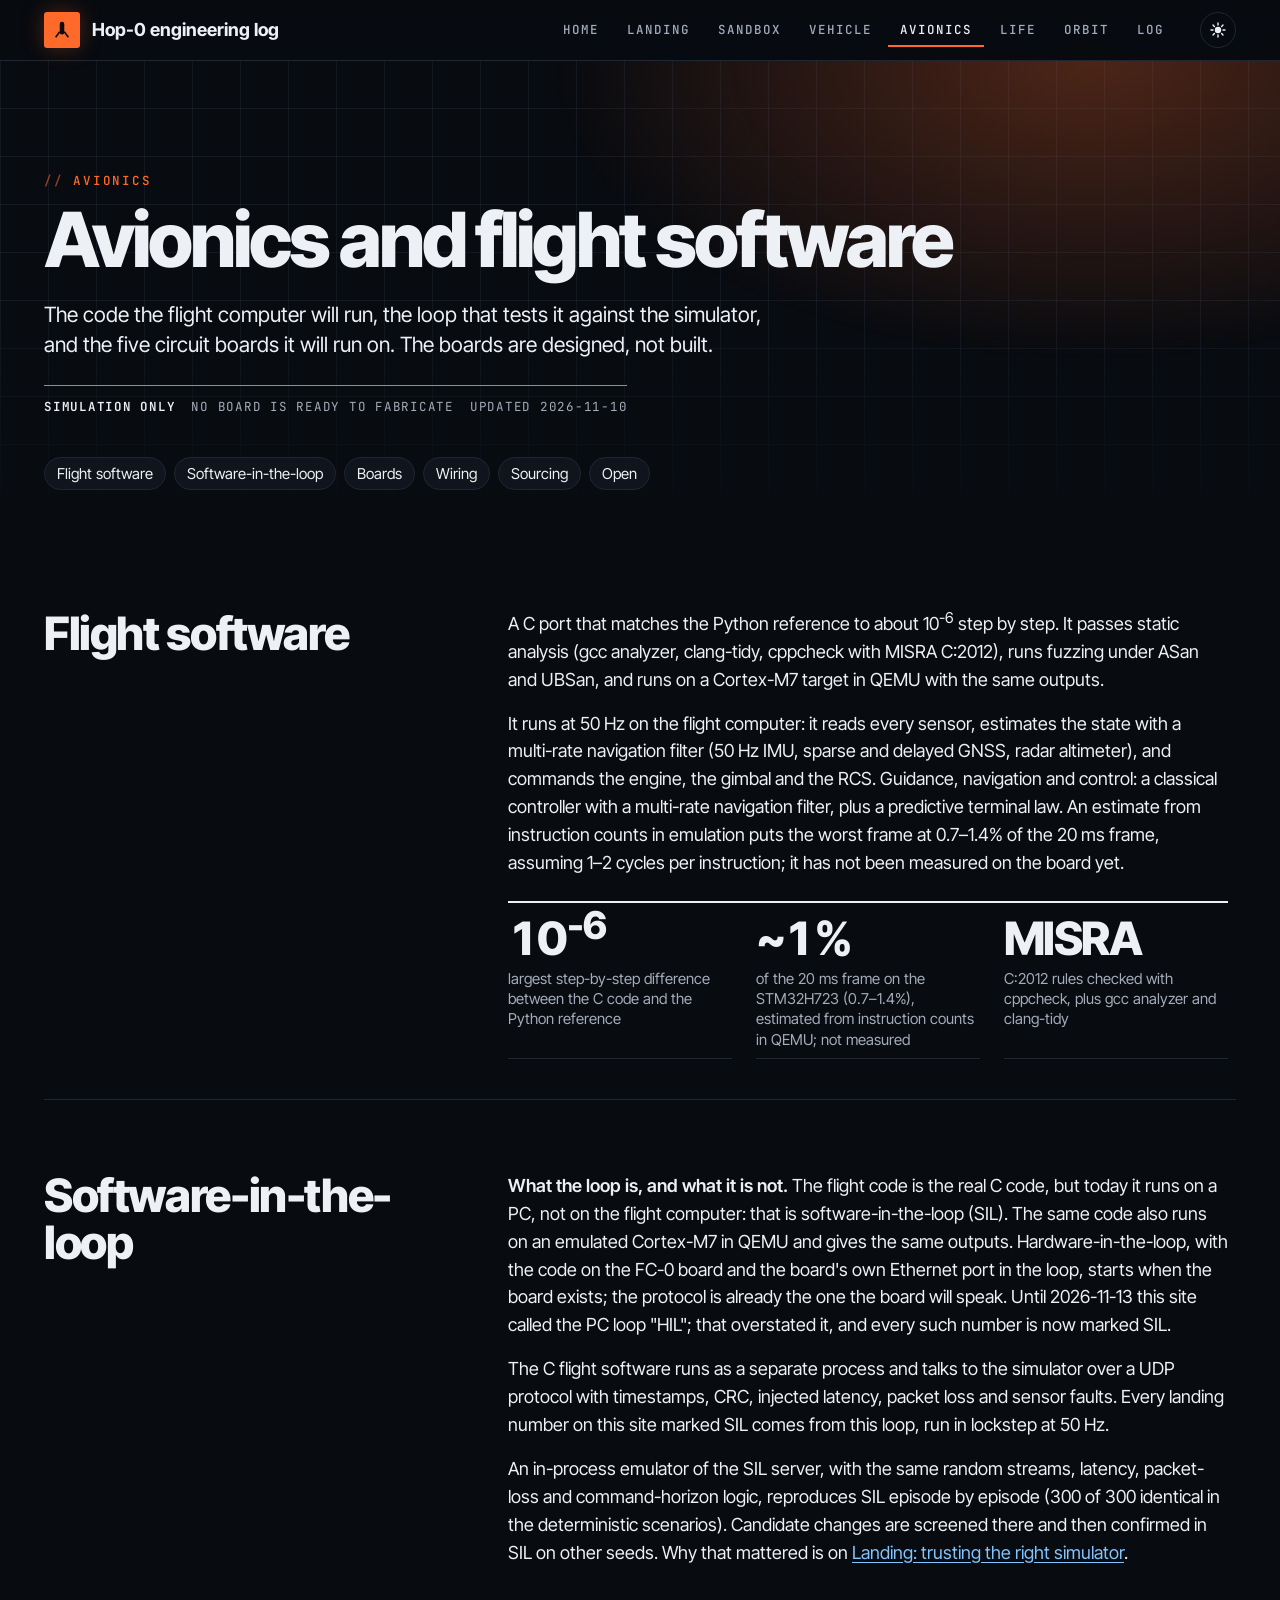
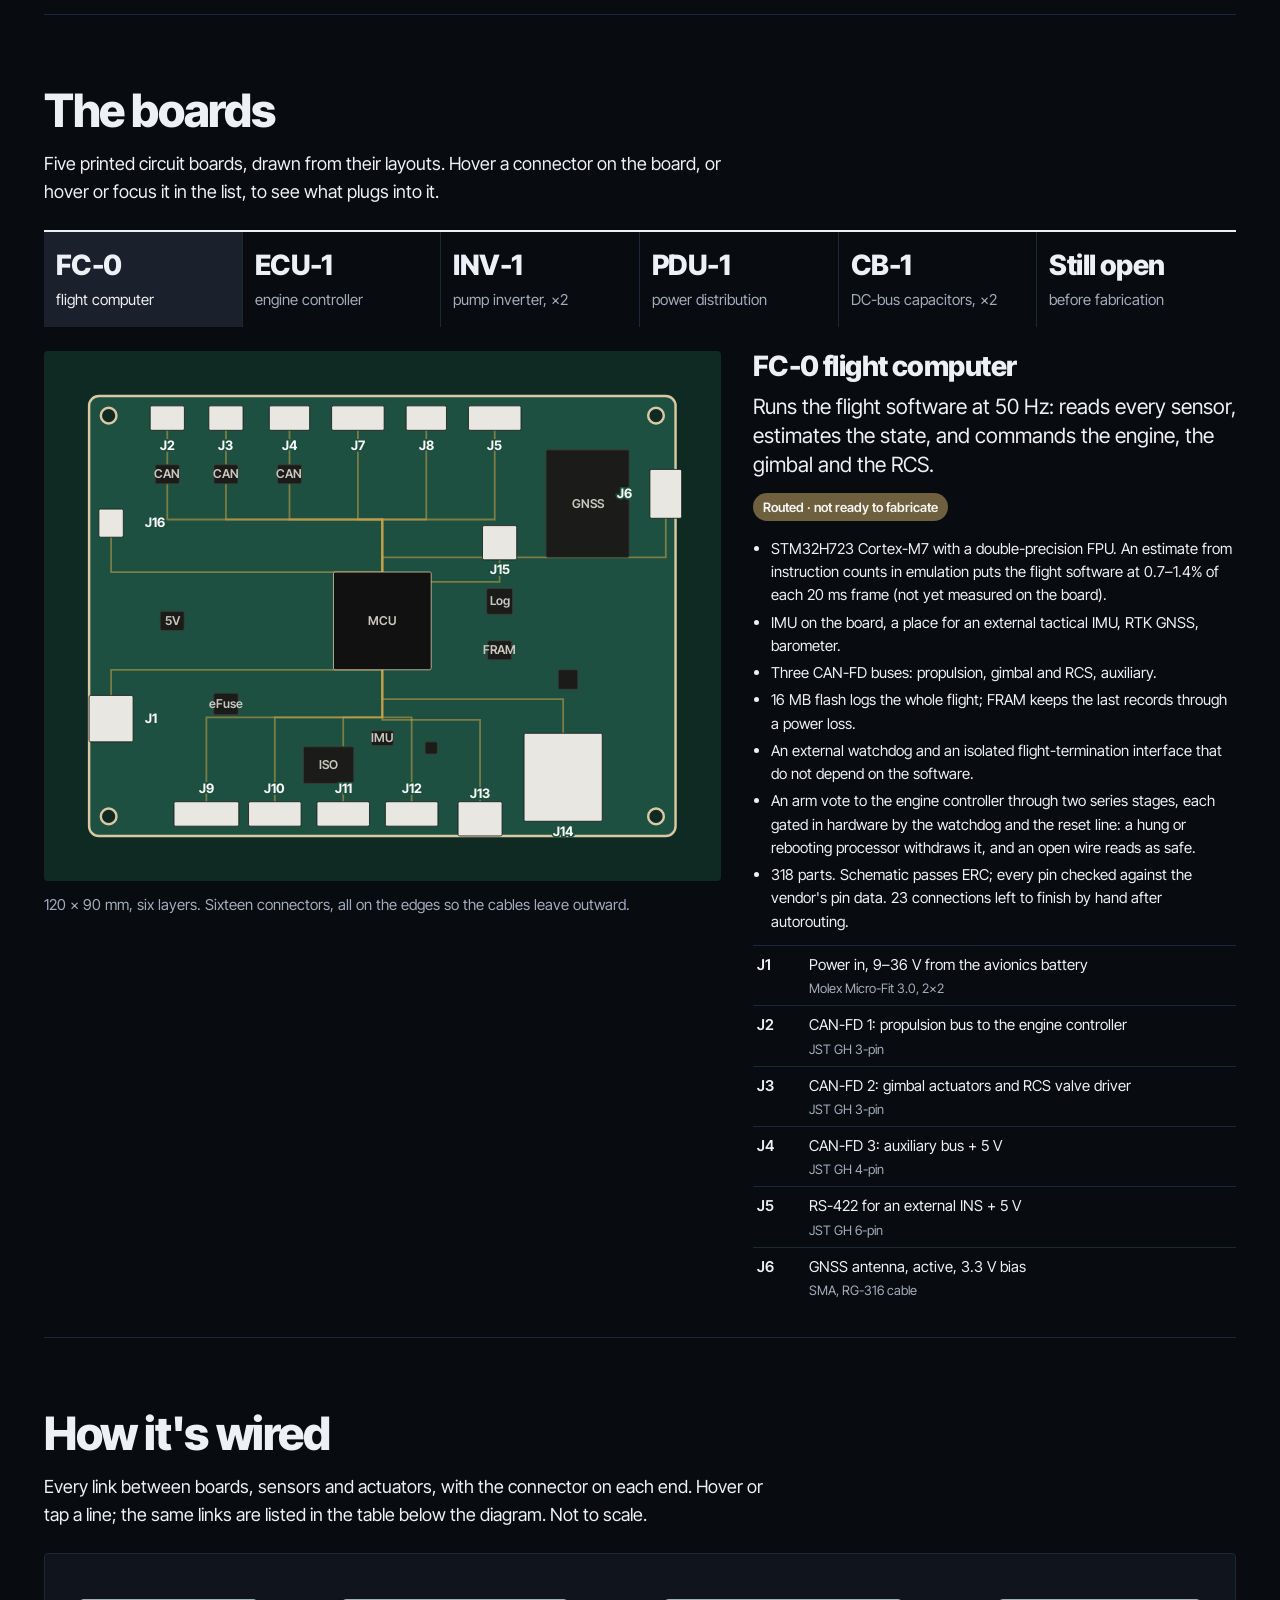
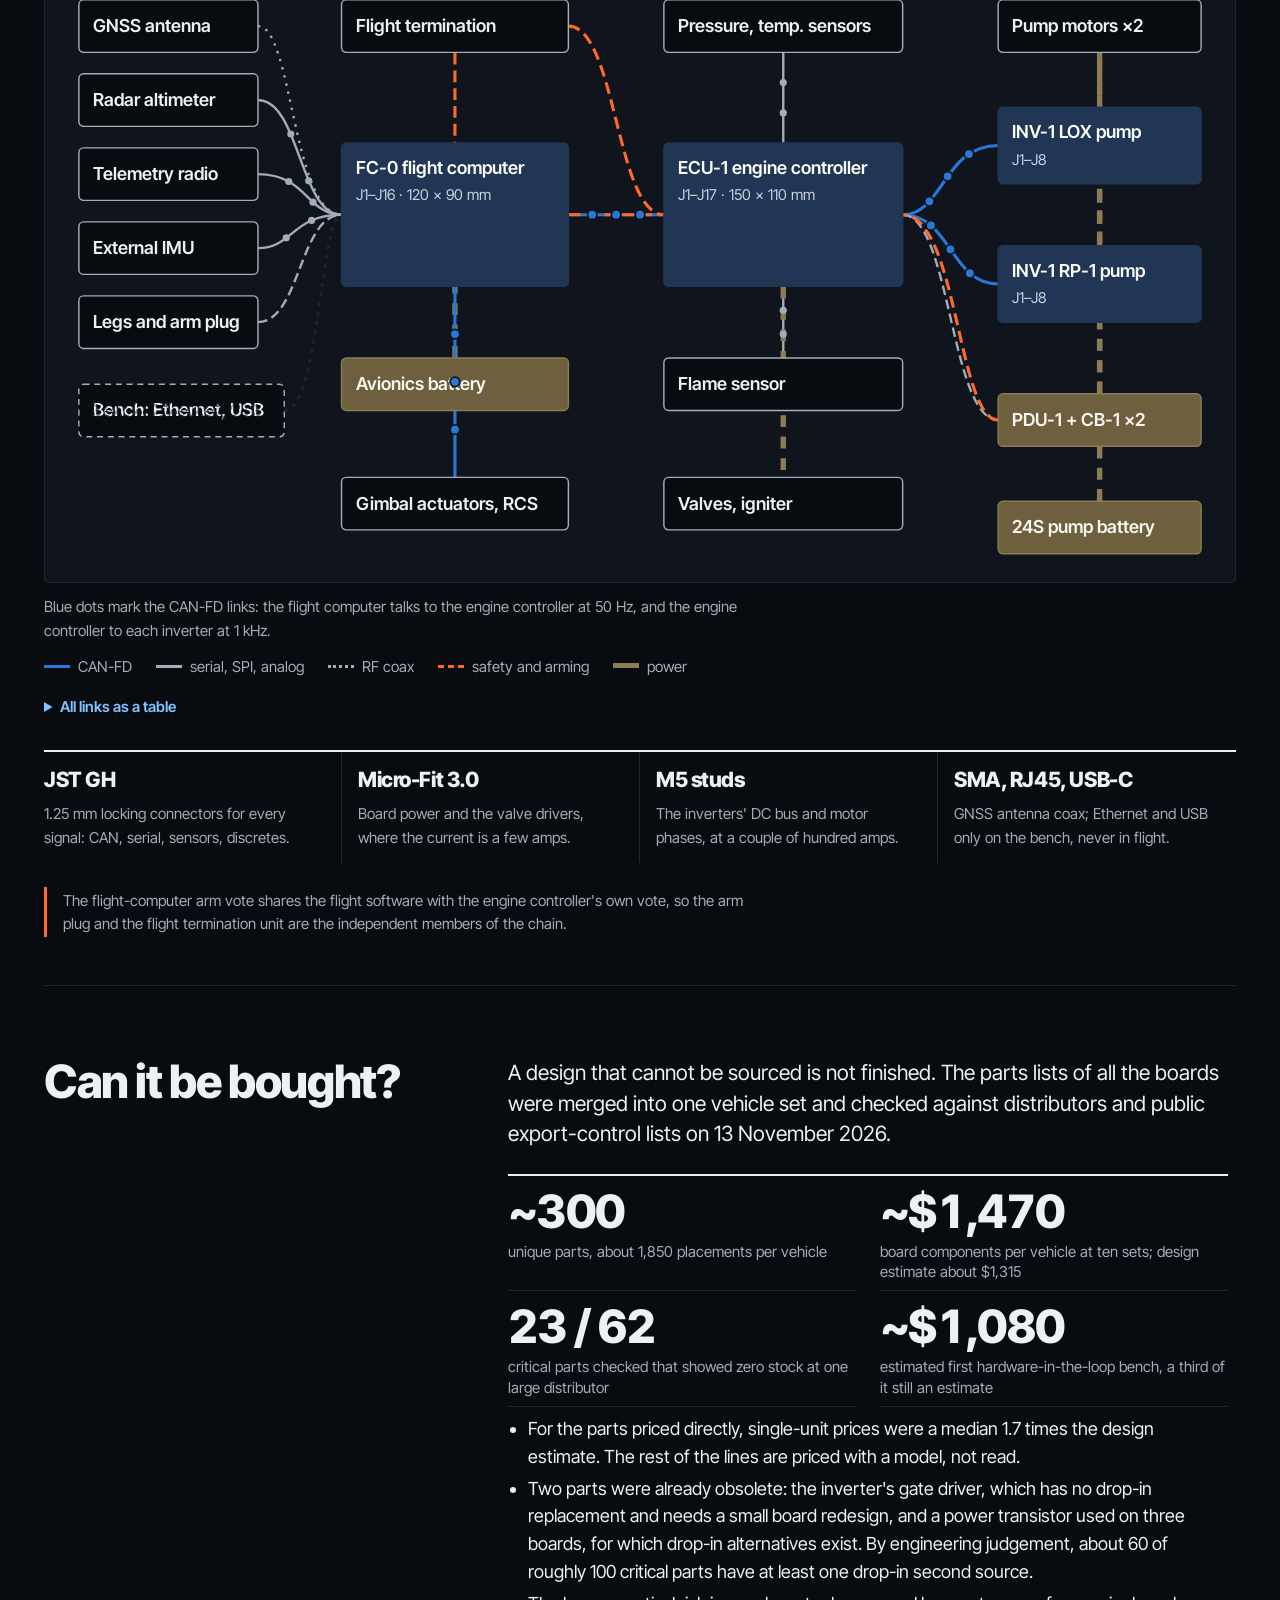
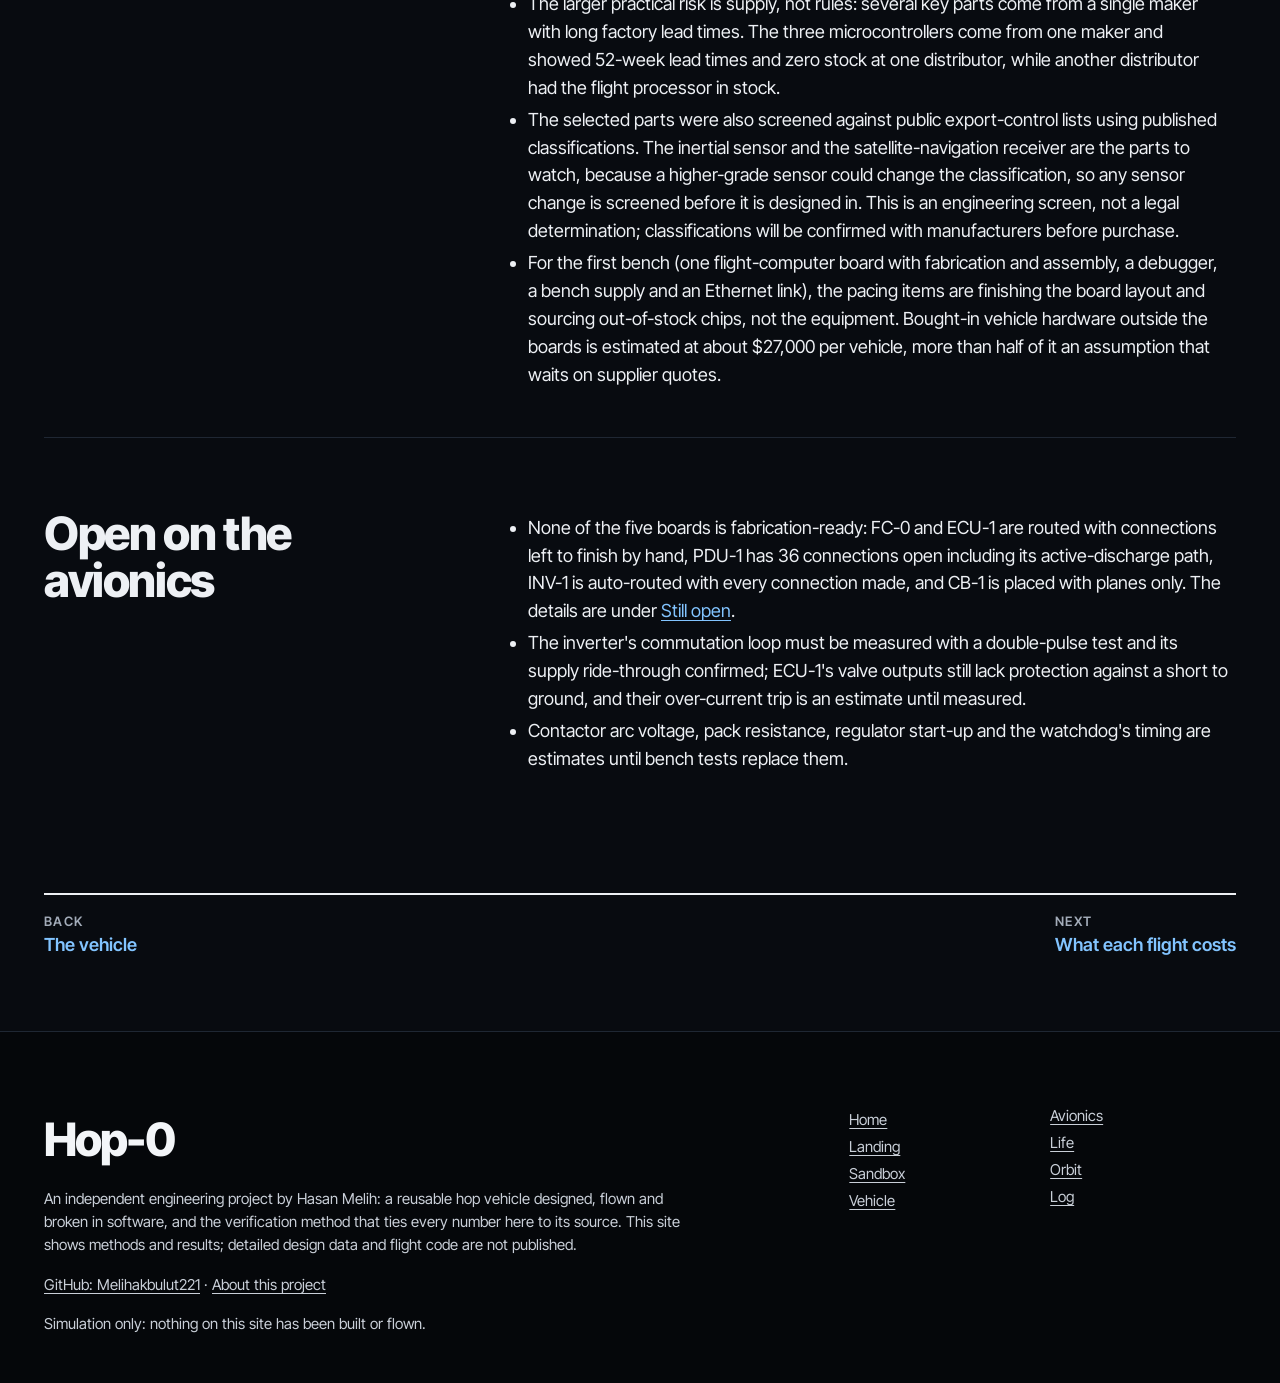
==== commit 98e7711b: "ECU-1: IPC spacing rules, chassis ring, fab notes; 23 open after reroute; review findings; log entry" ====
--- a/avionics.html
+++ b/avionics.html
@@ -162,9 +162,14 @@
           termination resistors would still burn open in that case.</li>
         <li>A shorted sensor wire can fake a hardware permit, so before ignition the firmware requires every
           ignition-proof and chamber-pressure comparator to read idle, or it will not arm.</li>
-        <li>672 parts, ERC clean. The switched valve supply now runs on dedicated internal copper instead of narrow
-          routed tracks, and the routed layout passes the design-rule check with no open connections. It is not ready for
-          fabrication: spacing on the 36 V nets, the copper stack-up and several long repair tracks still need review.</li>
+        <li>Copper spacing now follows IPC-2221B by voltage: 0.6 mm on the outer layers between the battery, armed-rail,
+          valve-output and harness nets and everything else, with ten fine-pitch packages listed as mandatory
+          conformal-coating areas; the design-rule check enforces both. A chassis copper ring with stitching vias runs along
+          the edge and joins ground at one point near the power input, and draft fabrication notes fix the stack-up,
+          including 1 oz inner copper.</li>
+        <li>672 parts, ERC clean. The switched valve supply runs on dedicated internal copper. After rerouting under the
+          stricter spacing, 23 connections are open again, including the arm switch, the programming header and several
+          sensor inputs, so the layout is a draft. It is not ready for fabrication.</li>
       </ul>
       <ul class="pcb-list" aria-label="ECU-1 connectors"></ul>
     </div>
@@ -175,8 +180,8 @@
     <div>
       <h3>INV-1 pump inverter</h3>
       <p class="role">Turns the pump battery into three-phase current for one pump motor. There are two, identical.</p>
-      <span class="tag">Short detection in each leg, calculated only · all connections routed · not ready to fabricate</span>
-      <ul class="facts"><li>150 V MOSFETs, two in parallel per switch. A full 24S pack is 100.8 V, not the nominal 80 V, already above the rating of 100 V switches before regenerative braking adds a few volts.</li><li>The inverter now carries the damper that the capacitor-board analysis asked for: twenty-four ceramic capacitors in series with twelve low-inductance power resistors, split across the three legs between the positive bus and the low-side return.</li><li>The resonance between the inverter&#x27;s ceramic capacitors and the film bank was re-derived independently and checked against the capacitor-board model. With the damper and the two bus studs moved to 12 mm apart, the peak impedance drops about tenfold, and the gate driver&#x27;s high-side offset pin (VS) stays about 4 V below the driver&#x27;s recommended limit with nominal capacitor values, across the range of inverter-side wiring inductance that was swept.</li><li>The damper was sized for the real stud height under the capacitor board; its resistors keep a margin of about 40 % against their derated rating in the worst case.</li><li>A ceramic damper was chosen over a film capacitor: the film damps slightly better, but the ceramic version weighs less than a quarter as much and avoids a tall leaded part on a board that has to survive launch vibration.</li><li>All sixty DC-link capacitors now sit in rows directly above the high-side switches, on both sides of the board, within 10 mm of the switch tabs and over the stacked supply and return planes. The estimated commutation-loop inductance fell by about a sixth; it is an analytic estimate that still needs a double-pulse measurement.</li><li>The 12 V supply, enable and fault lines of the engine-controller harness now withstand a sustained short to the vehicle battery in either polarity and the standard automotive supply pulses, with the same criterion as the engine controller. An overvoltage switch protects the gate driver&#x27;s 20 V supply pins; after a pulse trips it, a hold-up capacitor bank keeps the supply above the driver&#x27;s undervoltage limit through the restart, in the calculation for the worst-case load and outage; this ride-through still has to be confirmed on hardware. The enable input uses a logic-level transistor that keeps more than 1 V of margin at -40 C.</li><li>Every gate resistor, turn-off diode and gate pull-down now sits within about 6 mm of its switch&#x27;s gate pad, in channels between and beside the paired switches; before, they were 20 to 50 mm away.</li><li>456 parts (the 24 film capacitors are counted on the capacitor board), no ERC errors; the pin assignment check against the vendor&#x27;s open pin data still passes. The fault output has a series resistor sized together with the engine controller&#x27;s pull-up, so a sustained short on that line is limited in both polarities.</li><li>The gate-drive connections are drawn by the placement script and checked before the signal side is auto-routed, with separate clearance rules for the bus, the three floating high-side gate-drive domains and each harness line. Every connection is now made and no design-rule violations remain; the result took several router runs and scripted repairs, and has not yet been reproduced from scratch.</li><li>The inverter&#x27;s three-phase gate driver went out of production, and the planned replacement family of half-bridge drivers turned out to be end-of-life as well. The board now uses one 180 V half-bridge driver per leg from another supplier, placed between the two paired switches of that leg, which cuts the driver-to-gate distance to about a third. No second source with the same footprint was found in this voltage class, so the driver is single-sourced for now.</li><li>The protection the old driver had built in is rebuilt from small parts that set one latch blocking all six gate inputs. The latch comes up set at power-on and is cleared only by the controller after a new enable command. A separate supply-voltage lockout stops switching before the gate drive becomes too weak; the new driver&#x27;s own lockout sits too low for these switches.</li><li>Each leg&#x27;s low-side current shunt, which sits inside the local capacitor bank&#x27;s loop, now has a fast comparator that ignores the switching spike for a few hundred nanoseconds after each turn-on. In calculation, shorts through about 100 nH of wiring or more are cut within the switches&#x27; pulse rating. A solid short at the output studs and a long-wired phase-to-negative short are not covered; both are open items. The earlier detection on the DC-link shunt saw a short late, because that shunt sits outside the local bank; it is now a slow overload channel.</li><li>A second comparator watches reverse current in the DC-link shunt to catch phase-to-negative shorts on short wiring. Its margin against normal full-power current is thin and still needs measurement.</li><li>A logic interlock blocks a steady command to turn on both switches of a leg. It does not replace the dead time, which is set in firmware and was lengthened for hot gate thresholds.</li><li>Field-oriented control on an STM32G474: hall sensors plus a flux observer that keeps running if the halls fail.</li></ul>
+      <span class="tag">Short detection in each leg, calculated only · routed, not yet reproducibly · not ready to fabricate</span>
+      <ul class="facts"><li>150 V MOSFETs, two in parallel per switch. A full 24S pack is 100.8 V, not the nominal 80 V, already above the rating of 100 V switches before regenerative braking adds a few volts.</li><li>The inverter now carries the damper that the capacitor-board analysis asked for: twenty-four ceramic capacitors in series with twelve low-inductance power resistors, split across the three legs between the positive bus and the low-side return.</li><li>The resonance between the inverter&#x27;s ceramic capacitors and the film bank was re-derived independently and checked against the capacitor-board model. With the damper and the two bus studs moved to 12 mm apart, the peak impedance drops about tenfold, and the gate driver&#x27;s high-side offset pin (VS) stays about 4 V below the driver&#x27;s recommended limit with nominal capacitor values, across the range of inverter-side wiring inductance that was swept.</li><li>The damper was sized for the real stud height under the capacitor board; its resistors keep a margin of about 40 % against their derated rating in the worst case.</li><li>A ceramic damper was chosen over a film capacitor: the film damps slightly better, but the ceramic version weighs less than a quarter as much and avoids a tall leaded part on a board that has to survive launch vibration.</li><li>All sixty DC-link capacitors now sit in rows directly above the high-side switches, on both sides of the board, within 10 mm of the switch tabs and over the stacked supply and return planes. The estimated commutation-loop inductance fell by about a sixth; it is an analytic estimate that still needs a double-pulse measurement.</li><li>The 12 V supply, enable and fault lines of the engine-controller harness now withstand a sustained short to the vehicle battery in either polarity and the standard automotive supply pulses, with the same criterion as the engine controller. An overvoltage switch protects the gate driver&#x27;s 20 V supply pins; after a pulse trips it, a hold-up capacitor bank keeps the supply above the driver&#x27;s undervoltage limit through the restart, in the calculation for the worst-case load and outage; this ride-through still has to be confirmed on hardware. The enable input uses a logic-level transistor that keeps more than 1 V of margin at -40 C.</li><li>Every gate resistor, turn-off diode and gate pull-down now sits within about 6 mm of its switch&#x27;s gate pad, in channels between and beside the paired switches; before, they were 20 to 50 mm away.</li><li>468 parts (the 24 film capacitors are counted on the capacitor board), no ERC errors; the pin assignment check against the vendor&#x27;s open pin data still passes. The fault output has a series resistor sized together with the engine controller&#x27;s pull-up, so a sustained short on that line is limited in both polarities.</li><li>The gate-drive connections are drawn by the placement script and checked before the signal side is auto-routed, with separate clearance rules for the bus, the three floating high-side gate-drive domains and each harness line. One automated run from a clean copy reached every connection with no rule violations, and the routed board matches the current schematic part for part. A repeat run on the same inputs did not, so the routing is not yet reproducible.</li><li>The inverter&#x27;s three-phase gate driver went out of production, and the planned replacement family of half-bridge drivers turned out to be end-of-life as well. The board now uses one 180 V half-bridge driver per leg from another supplier, placed between the two paired switches of that leg, which cuts the driver-to-gate distance to about a third. No second source with the same footprint was found in this voltage class, so the driver is single-sourced for now.</li><li>The protection the old driver had built in is rebuilt from small parts that set one latch blocking all six gate inputs. The latch comes up set at power-on and is cleared only by the controller after a new enable command. A separate supply-voltage lockout stops switching before the gate drive becomes too weak; the new driver&#x27;s own lockout sits too low for these switches.</li><li>Each leg&#x27;s low-side current shunt, which sits inside the local capacitor bank&#x27;s loop, now has a fast comparator that ignores the switching spike for a few hundred nanoseconds after each turn-on. In calculation, shorts through about 100 nH of wiring or more are cut within the switches&#x27; pulse rating. A solid short at the output studs and a long-wired phase-to-negative short are not covered; both are open items. The earlier detection on the DC-link shunt saw a short late, because that shunt sits outside the local bank; it is now a slow overload channel.</li><li>A reverse comparator on the DC-link shunt catches phase-to-negative shorts through short-to-medium wiring. Its threshold now sits about 1.5 times above the worst normal current in a detailed model, after all tolerances; to be confirmed by measurement.</li><li>A logic interlock blocks a command for both switches of a leg using settled signals, checked by simulating the actual netlist with datasheet gate delays. The dead time still comes from the controller&#x27;s timer, which was lengthened for hot gate thresholds.</li><li>The controller caps the duty cycle so the high-side gate supply always gets a recharge window. The calculated margin is small and needs measurement.</li><li>Field-oriented control on an STM32G474: hall sensors plus a flux observer that keeps running if the halls fail.</li></ul>
       <ul class="pcb-list" aria-label="INV-1 connectors"></ul>
     </div>
   </div>
@@ -202,13 +207,13 @@
   </div>
   <div class="bpanel full" id="panel-nyd" role="tabpanel" aria-labelledby="tab-nyd" hidden>
     <div class="nyd">
-      <div><h4>Finish the routing</h4><p>FC-0 has 23 connections to finish by hand. ECU-1 has none left, but its 36 V spacing, copper stack-up and long repair tracks still need a fabrication review. PDU-1 has 36,
-        including its active-discharge path, and its logic strip needs more room or a board of its own. INV-1 has none left, though the result still
-        has to be reproduced from a clean run.</p></div>
+      <div><h4>Finish the routing</h4><p>FC-0 has 23 connections to finish by hand. ECU-1 has 23 again after rerouting under stricter spacing, including the arm switch and the programming header, plus 16 long repair tracks to shorten. PDU-1 has 36,
+        including its active-discharge path, and its logic strip needs more room or a board of its own. INV-1 has none left, but a repeat routing run
+        on the same inputs did not converge, so the layout is not yet reproducible.</p></div>
       <div><h4>Inverter short circuit, pulse test and ride-through</h4><p>The inverter now detects shorts inside each leg,
         but only in calculation: a solid short at the output studs and a long-wired phase-to-negative short are not
-        covered, and the reverse-current trip&#x27;s margin needs measuring. The commutation loop still needs a double-pulse
-        test, and the new gate driver is single-sourced. The inverter's 12 V supply now has a
+        covered, nor is a switch that has already failed short. The reverse-trip and high-side gate-supply margins
+        need measuring, the commutation loop still needs a double-pulse test, and the new gate driver is single-sourced. The inverter's 12 V supply now has a
         hold-up bank that rides through an automotive-style pulse in the calculation; that has to be shown on hardware. The
         fault-line fix needed a resistor change on both boards, and both are now in the designs.</p></div>
       <div><h4>Protect the rest of ECU-1</h4><p>Every ECU-1 input and the inverter discretes survive a short to the
@@ -284,7 +289,7 @@
   <h2 id="open-h">Open on the avionics</h2>
   <div class="body">
     <ul>
-      <li>None of the five boards is fabrication-ready: FC-0 is routed with connections left to finish by hand, ECU-1 has no open connections but needs a spacing and stack-up review,
+      <li>None of the five boards is fabrication-ready: FC-0 and ECU-1 are routed with connections left to finish by hand,
         PDU-1 has 36 connections open including its active-discharge path, INV-1 is auto-routed with every connection made, and CB-1 is
         placed with planes only. The details are under <a href="#boards">Still open</a>.</li>
       <li>The inverter's commutation loop must be measured with a double-pulse test and its supply ride-through confirmed; ECU-1's valve outputs still lack protection against a short to ground, and their over-current trip is an estimate until measured.</li>
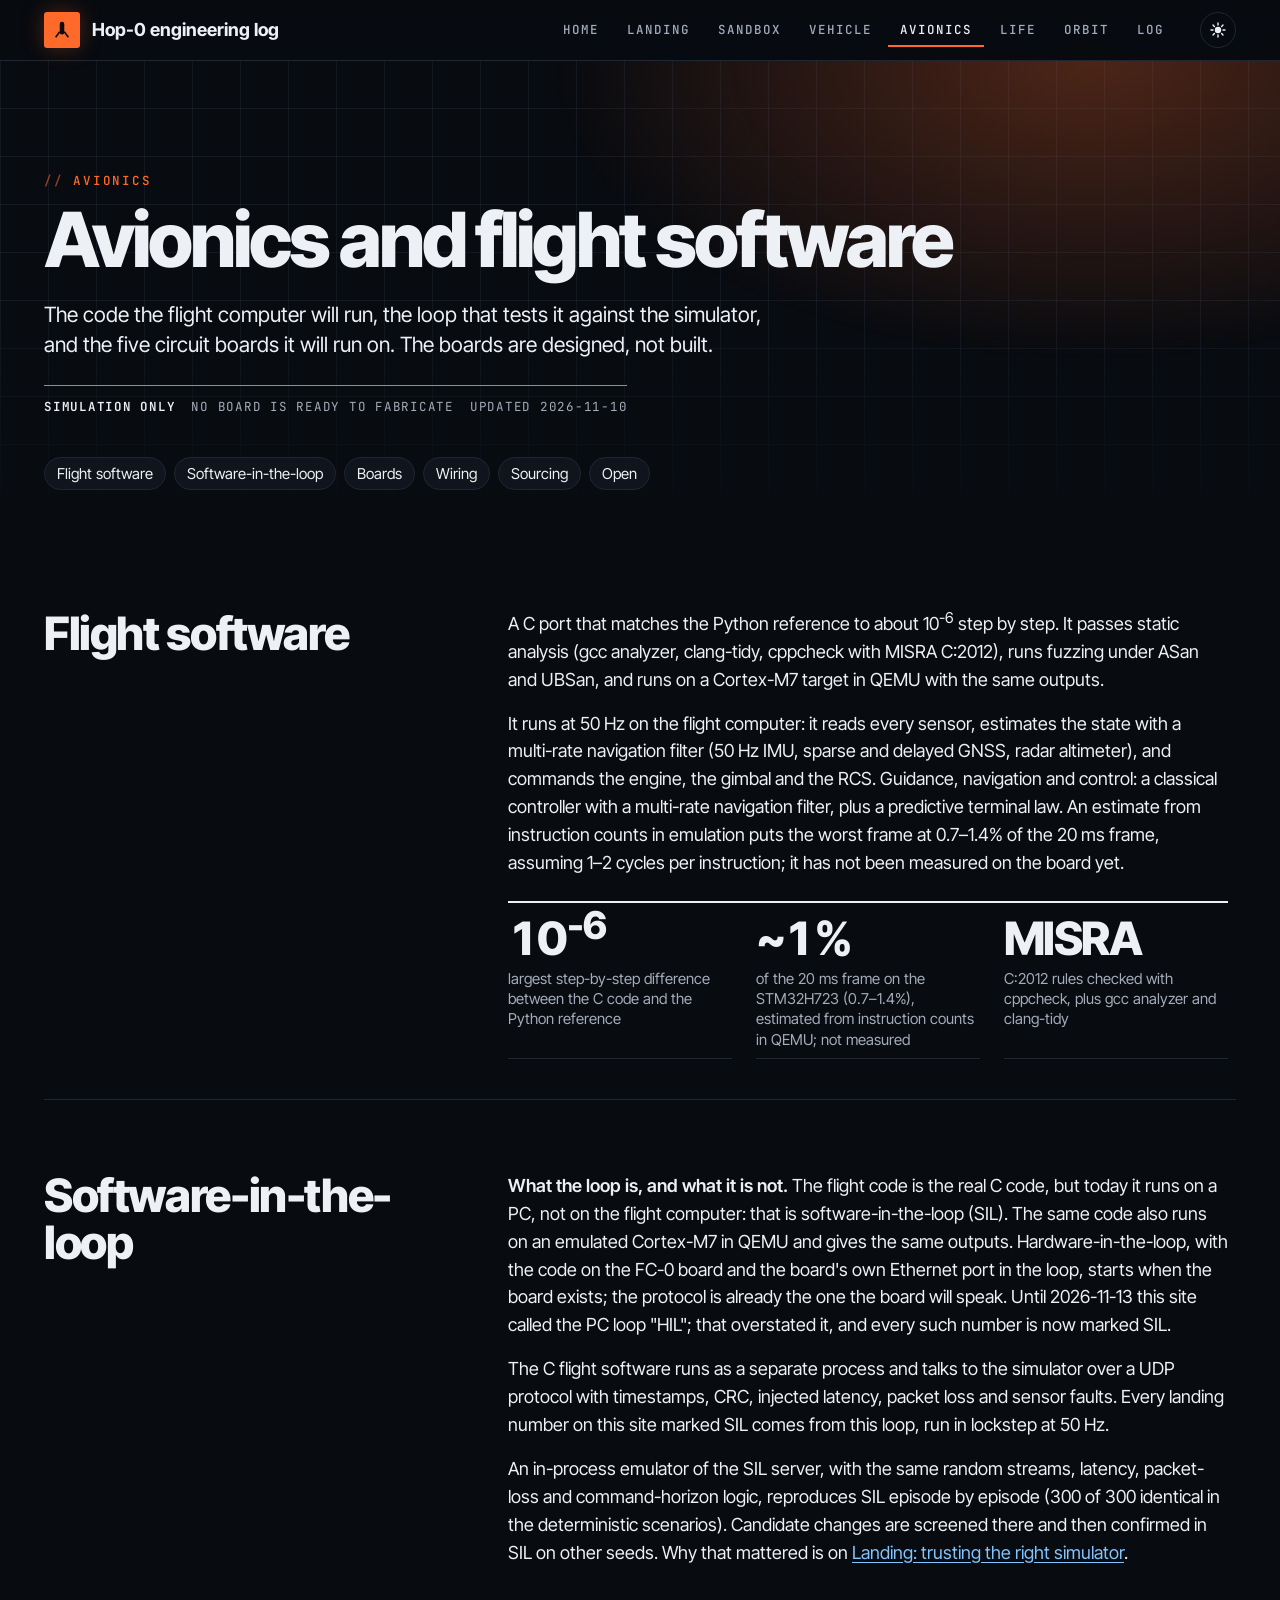
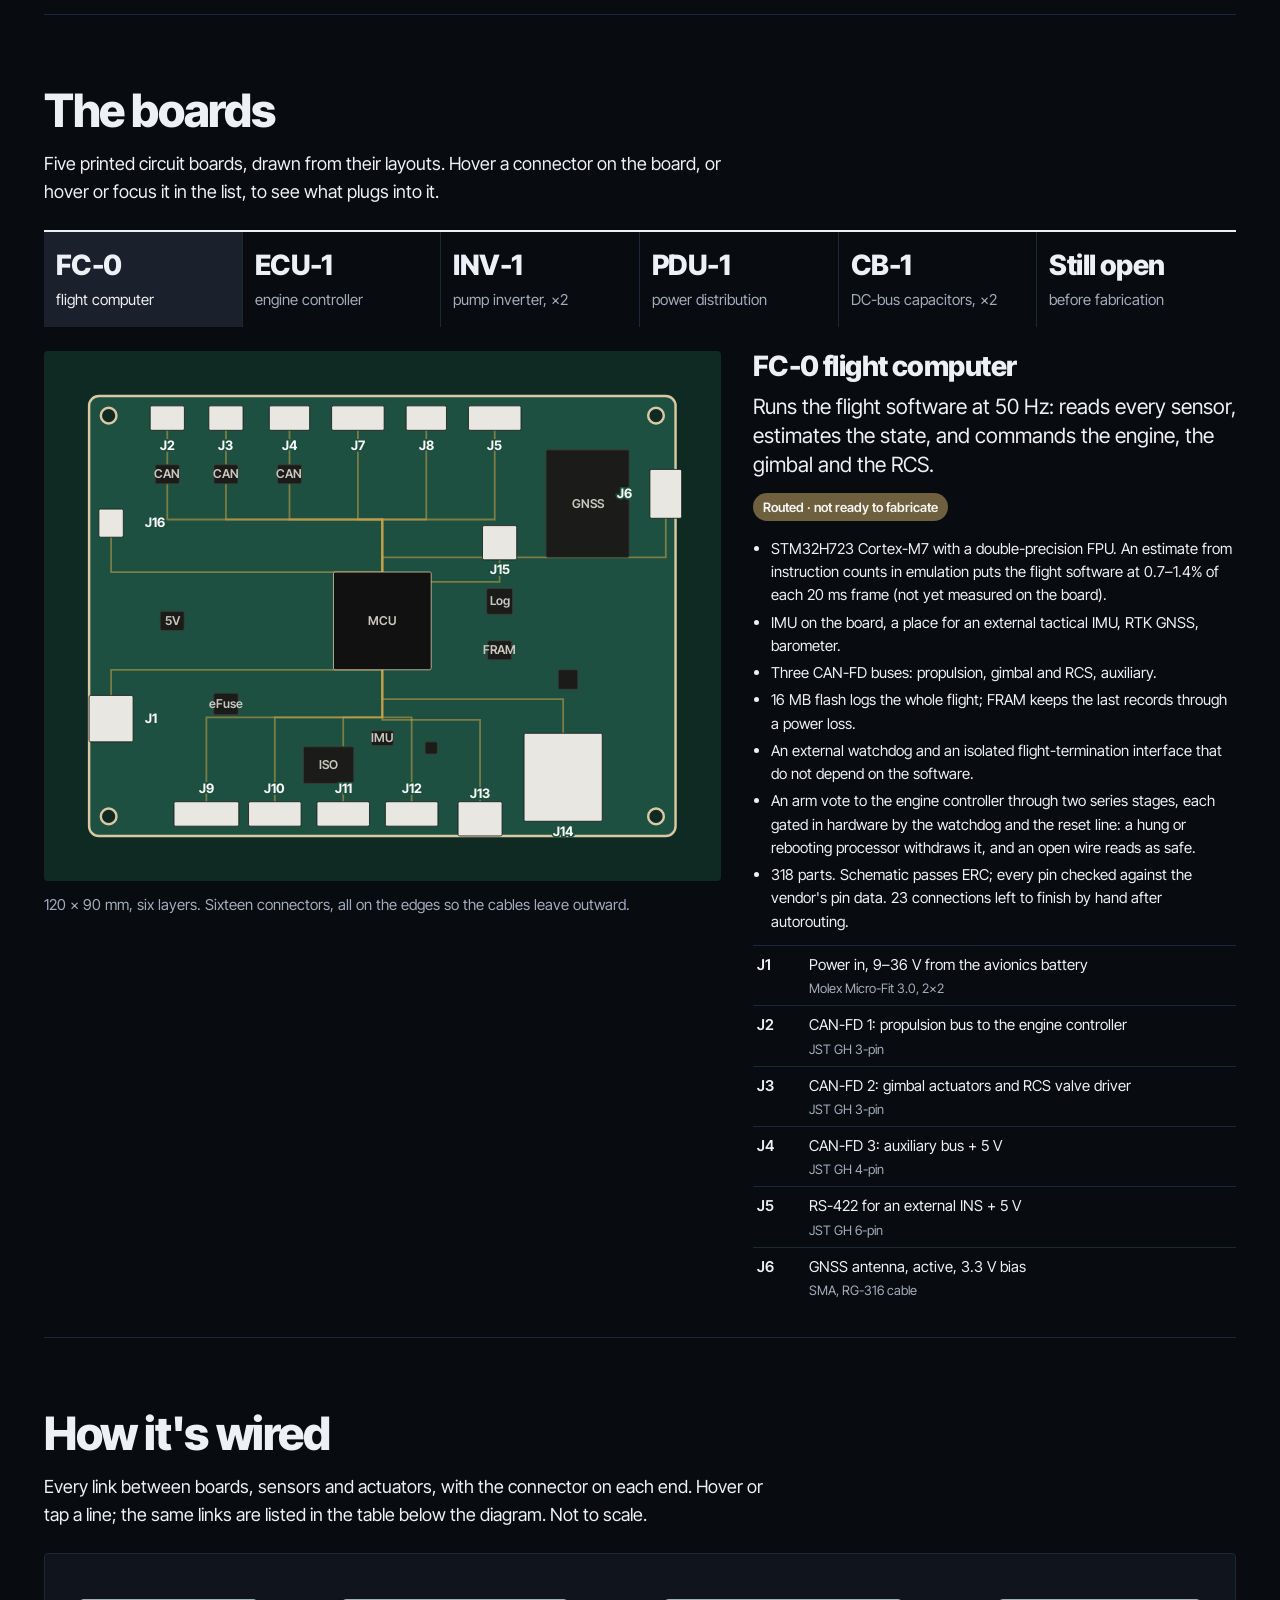
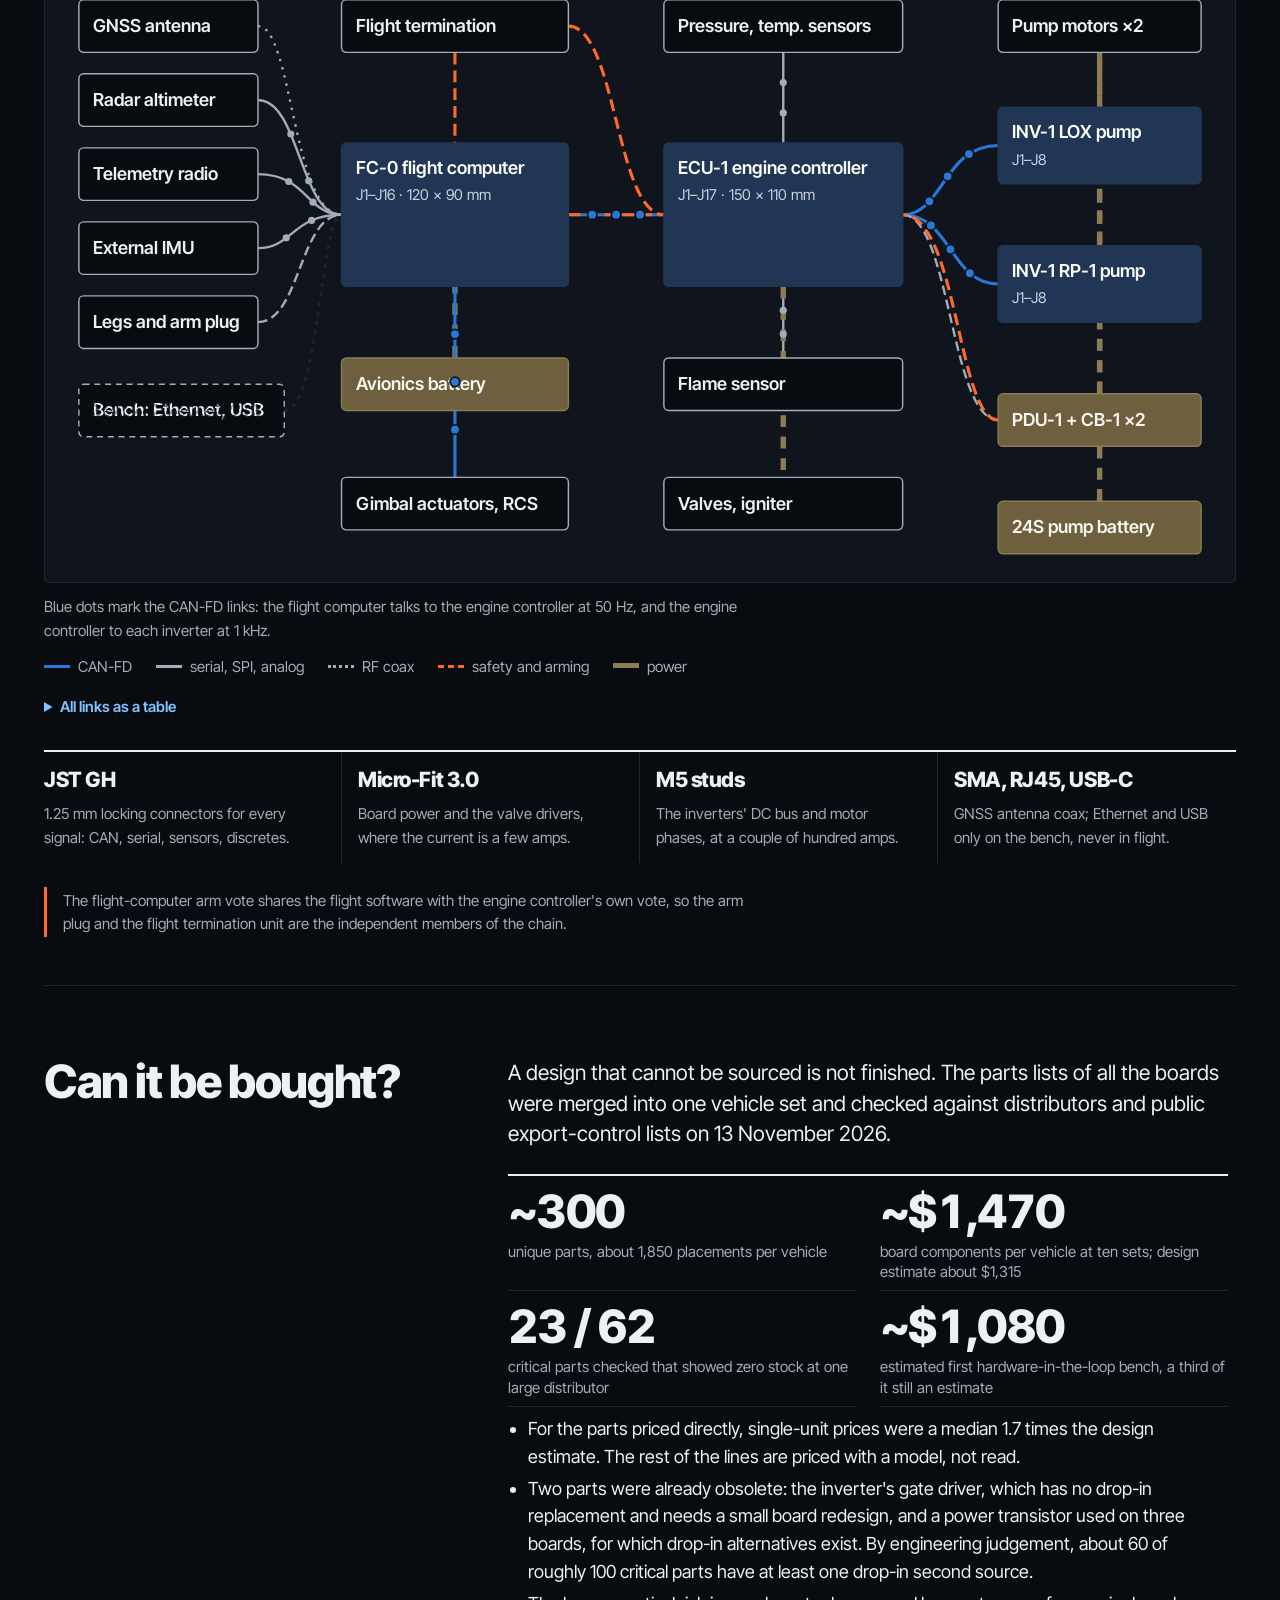
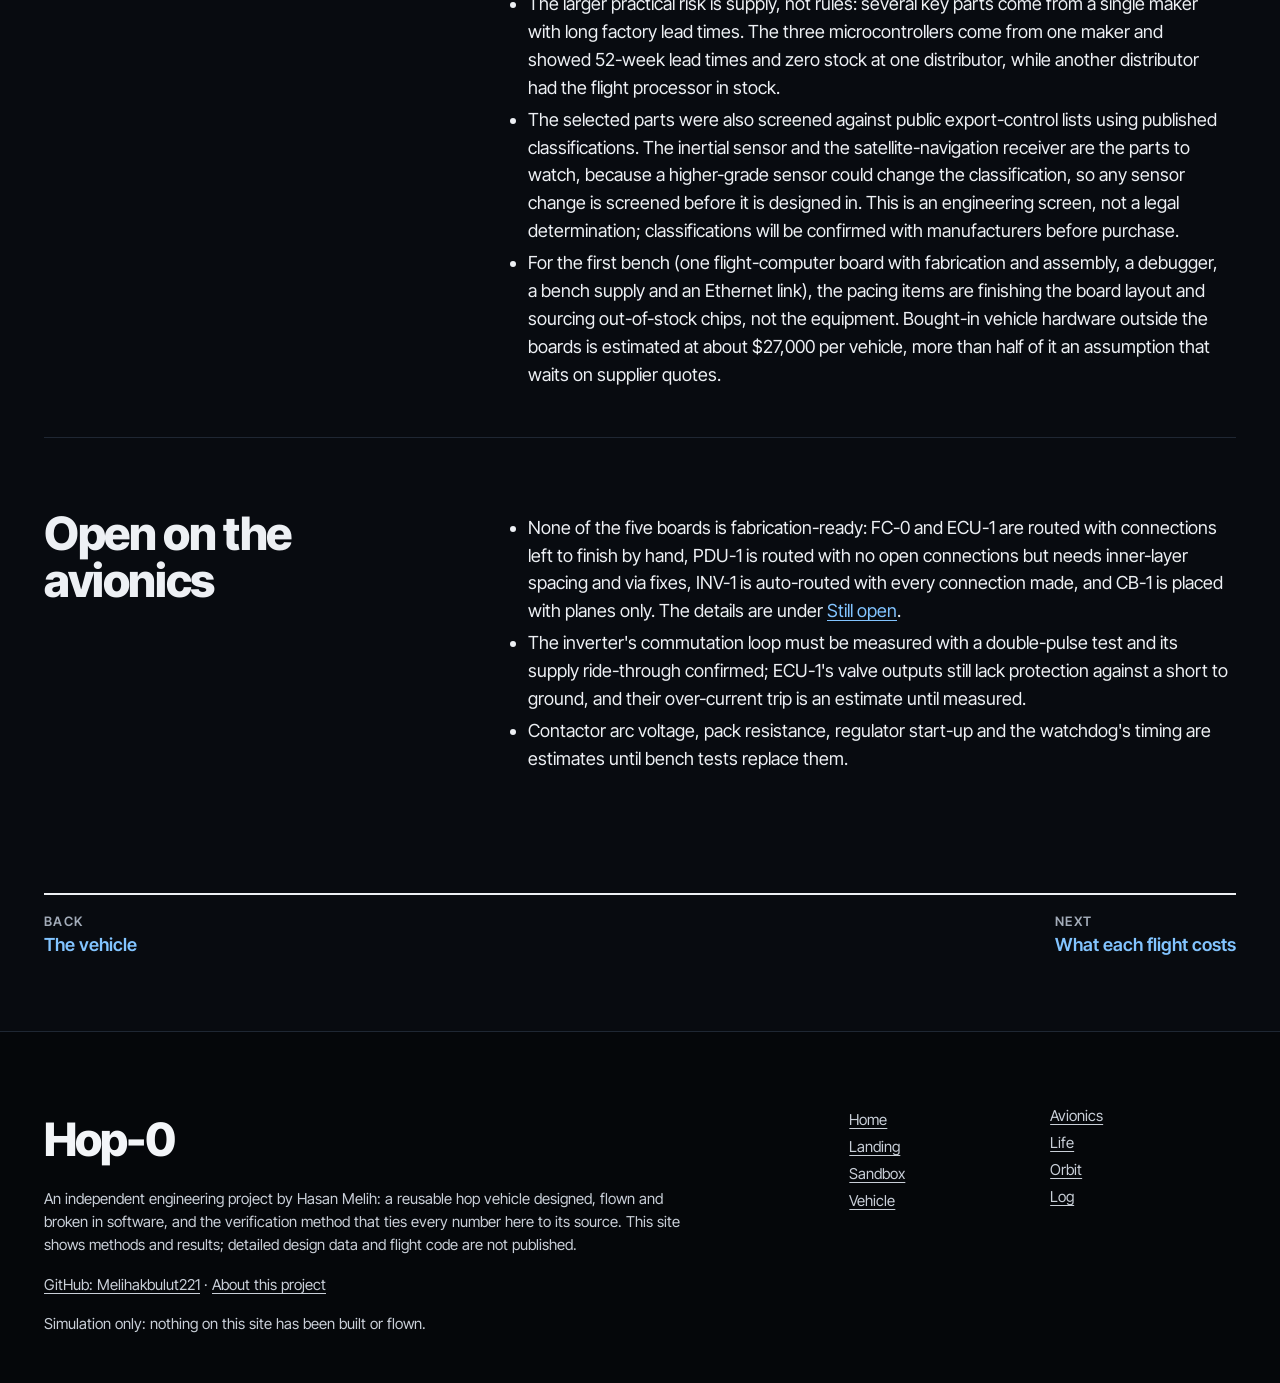
==== commit 7ffeb4dd: "PDU-1: layout closes 0/0, 2/4/4/2 oz stack-up, supply fixes; review findings; log entry 2026-11-14" ====
--- a/avionics.html
+++ b/avionics.html
@@ -181,17 +181,17 @@
       <h3>INV-1 pump inverter</h3>
       <p class="role">Turns the pump battery into three-phase current for one pump motor. There are two, identical.</p>
       <span class="tag">Short detection in each leg, calculated only · routed, not yet reproducibly · not ready to fabricate</span>
-      <ul class="facts"><li>150 V MOSFETs, two in parallel per switch. A full 24S pack is 100.8 V, not the nominal 80 V, already above the rating of 100 V switches before regenerative braking adds a few volts.</li><li>The inverter now carries the damper that the capacitor-board analysis asked for: twenty-four ceramic capacitors in series with twelve low-inductance power resistors, split across the three legs between the positive bus and the low-side return.</li><li>The resonance between the inverter&#x27;s ceramic capacitors and the film bank was re-derived independently and checked against the capacitor-board model. With the damper and the two bus studs moved to 12 mm apart, the peak impedance drops about tenfold, and the gate driver&#x27;s high-side offset pin (VS) stays about 4 V below the driver&#x27;s recommended limit with nominal capacitor values, across the range of inverter-side wiring inductance that was swept.</li><li>The damper was sized for the real stud height under the capacitor board; its resistors keep a margin of about 40 % against their derated rating in the worst case.</li><li>A ceramic damper was chosen over a film capacitor: the film damps slightly better, but the ceramic version weighs less than a quarter as much and avoids a tall leaded part on a board that has to survive launch vibration.</li><li>All sixty DC-link capacitors now sit in rows directly above the high-side switches, on both sides of the board, within 10 mm of the switch tabs and over the stacked supply and return planes. The estimated commutation-loop inductance fell by about a sixth; it is an analytic estimate that still needs a double-pulse measurement.</li><li>The 12 V supply, enable and fault lines of the engine-controller harness now withstand a sustained short to the vehicle battery in either polarity and the standard automotive supply pulses, with the same criterion as the engine controller. An overvoltage switch protects the gate driver&#x27;s 20 V supply pins; after a pulse trips it, a hold-up capacitor bank keeps the supply above the driver&#x27;s undervoltage limit through the restart, in the calculation for the worst-case load and outage; this ride-through still has to be confirmed on hardware. The enable input uses a logic-level transistor that keeps more than 1 V of margin at -40 C.</li><li>Every gate resistor, turn-off diode and gate pull-down now sits within about 6 mm of its switch&#x27;s gate pad, in channels between and beside the paired switches; before, they were 20 to 50 mm away.</li><li>468 parts (the 24 film capacitors are counted on the capacitor board), no ERC errors; the pin assignment check against the vendor&#x27;s open pin data still passes. The fault output has a series resistor sized together with the engine controller&#x27;s pull-up, so a sustained short on that line is limited in both polarities.</li><li>The gate-drive connections are drawn by the placement script and checked before the signal side is auto-routed, with separate clearance rules for the bus, the three floating high-side gate-drive domains and each harness line. One automated run from a clean copy reached every connection with no rule violations, and the routed board matches the current schematic part for part. A repeat run on the same inputs did not, so the routing is not yet reproducible.</li><li>The inverter&#x27;s three-phase gate driver went out of production, and the planned replacement family of half-bridge drivers turned out to be end-of-life as well. The board now uses one 180 V half-bridge driver per leg from another supplier, placed between the two paired switches of that leg, which cuts the driver-to-gate distance to about a third. No second source with the same footprint was found in this voltage class, so the driver is single-sourced for now.</li><li>The protection the old driver had built in is rebuilt from small parts that set one latch blocking all six gate inputs. The latch comes up set at power-on and is cleared only by the controller after a new enable command. A separate supply-voltage lockout stops switching before the gate drive becomes too weak; the new driver&#x27;s own lockout sits too low for these switches.</li><li>Each leg&#x27;s low-side current shunt, which sits inside the local capacitor bank&#x27;s loop, now has a fast comparator that ignores the switching spike for a few hundred nanoseconds after each turn-on. In calculation, shorts through about 100 nH of wiring or more are cut within the switches&#x27; pulse rating. A solid short at the output studs and a long-wired phase-to-negative short are not covered; both are open items. The earlier detection on the DC-link shunt saw a short late, because that shunt sits outside the local bank; it is now a slow overload channel.</li><li>A reverse comparator on the DC-link shunt catches phase-to-negative shorts through short-to-medium wiring. Its threshold now sits about 1.5 times above the worst normal current in a detailed model, after all tolerances; to be confirmed by measurement.</li><li>A logic interlock blocks a command for both switches of a leg using settled signals, checked by simulating the actual netlist with datasheet gate delays. The dead time still comes from the controller&#x27;s timer, which was lengthened for hot gate thresholds.</li><li>The controller caps the duty cycle so the high-side gate supply always gets a recharge window. The calculated margin is small and needs measurement.</li><li>Field-oriented control on an STM32G474: hall sensors plus a flux observer that keeps running if the halls fail.</li></ul>
+      <ul class="facts"><li>150 V MOSFETs, two in parallel per switch. A full 24S pack is 100.8 V, not the nominal 80 V, already above the rating of 100 V switches before regenerative braking adds a few volts.</li><li>The inverter now carries the damper that the capacitor-board analysis asked for: twenty-four ceramic capacitors in series with twelve low-inductance power resistors, split across the three legs between the positive bus and the low-side return.</li><li>The resonance between the inverter&#x27;s ceramic capacitors and the film bank was re-derived independently and checked against the capacitor-board model. With the damper and the two bus studs moved to 12 mm apart, the peak impedance drops about tenfold, and the gate driver&#x27;s high-side offset pin (VS) stays about 4 V below the driver&#x27;s recommended limit with nominal capacitor values, across the range of inverter-side wiring inductance that was swept.</li><li>The damper was sized for the real stud height under the capacitor board; its resistors keep a margin of about 40 % against their derated rating in the worst case.</li><li>A ceramic damper was chosen over a film capacitor: the film damps slightly better, but the ceramic version weighs less than a quarter as much and avoids a tall leaded part on a board that has to survive launch vibration.</li><li>All sixty DC-link capacitors now sit in rows directly above the high-side switches, on both sides of the board, within 10 mm of the switch tabs and over the stacked supply and return planes. The estimated commutation-loop inductance fell by about a sixth; it is an analytic estimate that still needs a double-pulse measurement.</li><li>The 12 V supply, enable and fault lines of the engine-controller harness now withstand a sustained short to the vehicle battery in either polarity and the standard automotive supply pulses, with the same criterion as the engine controller. An overvoltage switch protects the gate driver&#x27;s 20 V supply pins; after a pulse trips it, a hold-up capacitor bank keeps the supply above the driver&#x27;s undervoltage limit through the restart, in the calculation for the worst-case load and outage; this ride-through still has to be confirmed on hardware. The enable input uses a logic-level transistor that keeps more than 1 V of margin at -40 C.</li><li>Every gate resistor, turn-off diode and gate pull-down now sits within about 6 mm of its switch&#x27;s gate pad, in channels between and beside the paired switches; before, they were 20 to 50 mm away.</li><li>468 parts (the 24 film capacitors are counted on the capacitor board), no ERC errors; the pin assignment check against the vendor&#x27;s open pin data still passes. The fault output has a series resistor sized together with the engine controller&#x27;s pull-up, so a sustained short on that line is limited in both polarities.</li><li>The gate-drive connections are drawn by the placement script and checked before the signal side is auto-routed, with separate clearance rules for the bus, the three floating high-side gate-drive domains and each harness line. One automated run from a clean copy reached every connection with no rule violations, and the routed board matches the current schematic part for part. A repeat run on the same inputs did not, so the routing is not yet reproducible.</li><li>The inverter&#x27;s three-phase gate driver went out of production, and the planned replacement family of half-bridge drivers turned out to be end-of-life as well. The board now uses one 180 V half-bridge driver per leg from another supplier, placed between the two paired switches of that leg, which cuts the driver-to-gate distance to about a third. No second source with the same footprint was found in this voltage class, so the driver is single-sourced for now.</li><li>The protection the old driver had built in is rebuilt from small parts that set one latch blocking all six gate inputs. The latch comes up set at power-on and is cleared only by the controller after a new enable command. A separate supply-voltage lockout stops switching before the gate drive becomes too weak; the new driver&#x27;s own lockout sits too low for these switches.</li><li>Each leg&#x27;s low-side current shunt, which sits inside the local capacitor bank&#x27;s loop, now has a fast comparator that ignores the switching spike for a few hundred nanoseconds after each turn-on. In calculation, shorts through about 100 nH of wiring or more are cut within the switches&#x27; pulse rating. A solid short at the output studs and a long-wired phase-to-negative short are not covered; both are open items. The earlier detection on the DC-link shunt saw a short late, because that shunt sits outside the local bank; it is now a slow overload channel.</li><li>A reverse comparator on the DC-link shunt catches phase-to-negative shorts through short-to-medium wiring. Its threshold now sits about 1.5 times above the worst normal current in a detailed model, after all tolerances; to be confirmed by measurement.</li><li>A logic interlock blocks a command for both switches of a leg using settled signals, checked by simulating the actual netlist with datasheet gate delays. The dead time still comes from the controller&#x27;s timer, which was lengthened for hot gate thresholds.</li><li>The controller caps the duty cycle so the high-side gate supply recharges every switching period. A per-period charge-balance calculation with datasheet worst cases puts the lowest supply about 0.8 V above the driver&#x27;s undervoltage turn-off, and close to its turn-on threshold; it costs about 2 % top speed without field weakening and still needs measurement. The firmware does not yet pre-charge that supply before the first switching cycle.</li><li>Field-oriented control on an STM32G474: hall sensors plus a flux observer that keeps running if the halls fail.</li></ul>
       <ul class="pcb-list" aria-label="INV-1 connectors"></ul>
     </div>
   </div>
   <div class="bpanel" id="panel-pdu" role="tabpanel" aria-labelledby="tab-pdu" data-board="pdu" hidden>
-    <div><div class="pcb-fig"></div><p class="pcb-info">170 × 110 mm. Hover a connector for what it carries.</p></div>
+    <div><div class="pcb-fig"></div><p class="pcb-info">185 × 110 mm. Hover a connector for what it carries.</p></div>
     <div>
       <h3>PDU-1 power distribution unit</h3>
       <p class="role">Sits between the pump battery and the DC bus of the two inverters: fuses the pack, pre-charges the bus, closes the main contactor and reports back to the engine controller.</p>
-      <span class="tag">Placed and routed · DRC 9 violations · routing incomplete: 36 connections, including the active-discharge path, are still open · not ready to fabricate</span>
-      <ul class="facts"><li>The contactor cannot close until the bus has charged to 95 % of the pack voltage. The interlock is built from comparators and gates, independent of any firmware.</li><li>A hardware one-shot limits each pre-charge attempt and a cool-down timer blocks the next one, which bounds the energy the pre-charge resistors take into a shorted bus.</li><li>Two hardware over-current thresholds, one fast and one timed, open the contactor for faults downstream of it. Faults upstream of the contactor are cleared by the fuse alone.</li><li>The high-voltage side is isolated from the logic: isolated amplifiers for the voltages and current, isolated switch drivers for the pre-charge and discharge switches, and a 7 mm barrier with no copper on any layer.</li><li>233 parts including off-board items, ERC clean. 47 of 47 sizing checks pass: pre-charge energy, resistor pulse rating, fuse and contactor coordination, copper temperature rise, spacing.</li></ul>
+      <span class="tag">Routed, no rule violations, no open connections · design review, not fabricated</span>
+      <ul class="facts"><li>The contactor cannot close until the bus has charged to 95 % of the pack voltage. The interlock is built from comparators and gates, independent of any firmware.</li><li>A hardware one-shot limits each pre-charge attempt and a cool-down timer blocks the next one, which bounds the energy the pre-charge resistors take into a shorted bus.</li><li>Two hardware over-current thresholds, one fast and one timed, open the contactor for faults downstream of it. Faults upstream of the contactor are cleared by the fuse alone.</li><li>The high-voltage side is isolated from the logic: isolated amplifiers for the voltages and current, isolated switch drivers for the pre-charge and discharge switches, and a 7 mm barrier with no copper on any layer.</li><li>232 parts including off-board items, ERC clean. 50 of 50 sizing checks pass: pre-charge energy, resistor pulse rating, fuse and contactor coordination, copper temperature rise, spacing, contactor auxiliary-contact wetting.</li><li>The routed layout passes the design-rule check with no violations and no open connections, including the active-discharge path. It rebuilds exactly from the saved autorouter session; a fresh autorouter run may differ.</li><li>One board with 2 oz outer and 4 oz inner copper: the logic strip was widened instead of splitting off a separate logic board, whose connector working loose in flight would have removed an over-current input. High-voltage copper keeps 1.0 mm to other nets on every layer.</li><li>The gate loops of the two isolated switches are drawn by script: short, straight, without vias, over their own source plane. Inner-layer spacing on the heavy copper, vias inside a few small pads, the stud footprints, the fuse-body clearance and a coating drawing are still open.</li></ul>
       <ul class="pcb-list" aria-label="PDU-1 connectors"></ul>
     </div>
   </div>
@@ -207,8 +207,8 @@
   </div>
   <div class="bpanel full" id="panel-nyd" role="tabpanel" aria-labelledby="tab-nyd" hidden>
     <div class="nyd">
-      <div><h4>Finish the routing</h4><p>FC-0 has 23 connections to finish by hand. ECU-1 has 23 again after rerouting under stricter spacing, including the arm switch and the programming header, plus 16 long repair tracks to shorten. PDU-1 has 36,
-        including its active-discharge path, and its logic strip needs more room or a board of its own. INV-1 has none left, but a repeat routing run
+      <div><h4>Finish the routing</h4><p>FC-0 has 23 connections to finish by hand. ECU-1 has 23 again after rerouting under stricter spacing, including the arm switch and the programming header, plus 16 long repair tracks to shorten. PDU-1 has none left, but
+        its heavy inner copper still has spacing below the fabricator&#x27;s usual minimum and a few vias sit inside small pads. INV-1 has none left, but a repeat routing run
         on the same inputs did not converge, so the layout is not yet reproducible.</p></div>
       <div><h4>Inverter short circuit, pulse test and ride-through</h4><p>The inverter now detects shorts inside each leg,
         but only in calculation: a solid short at the output studs and a long-wired phase-to-negative short are not
@@ -290,7 +290,7 @@
   <div class="body">
     <ul>
       <li>None of the five boards is fabrication-ready: FC-0 and ECU-1 are routed with connections left to finish by hand,
-        PDU-1 has 36 connections open including its active-discharge path, INV-1 is auto-routed with every connection made, and CB-1 is
+        PDU-1 is routed with no open connections but needs inner-layer spacing and via fixes, INV-1 is auto-routed with every connection made, and CB-1 is
         placed with planes only. The details are under <a href="#boards">Still open</a>.</li>
       <li>The inverter's commutation loop must be measured with a double-pulse test and its supply ride-through confirmed; ECU-1's valve outputs still lack protection against a short to ground, and their over-current trip is an estimate until measured.</li>
       <li>Contactor arc voltage, pack resistance, regulator start-up and the watchdog's timing are estimates until bench
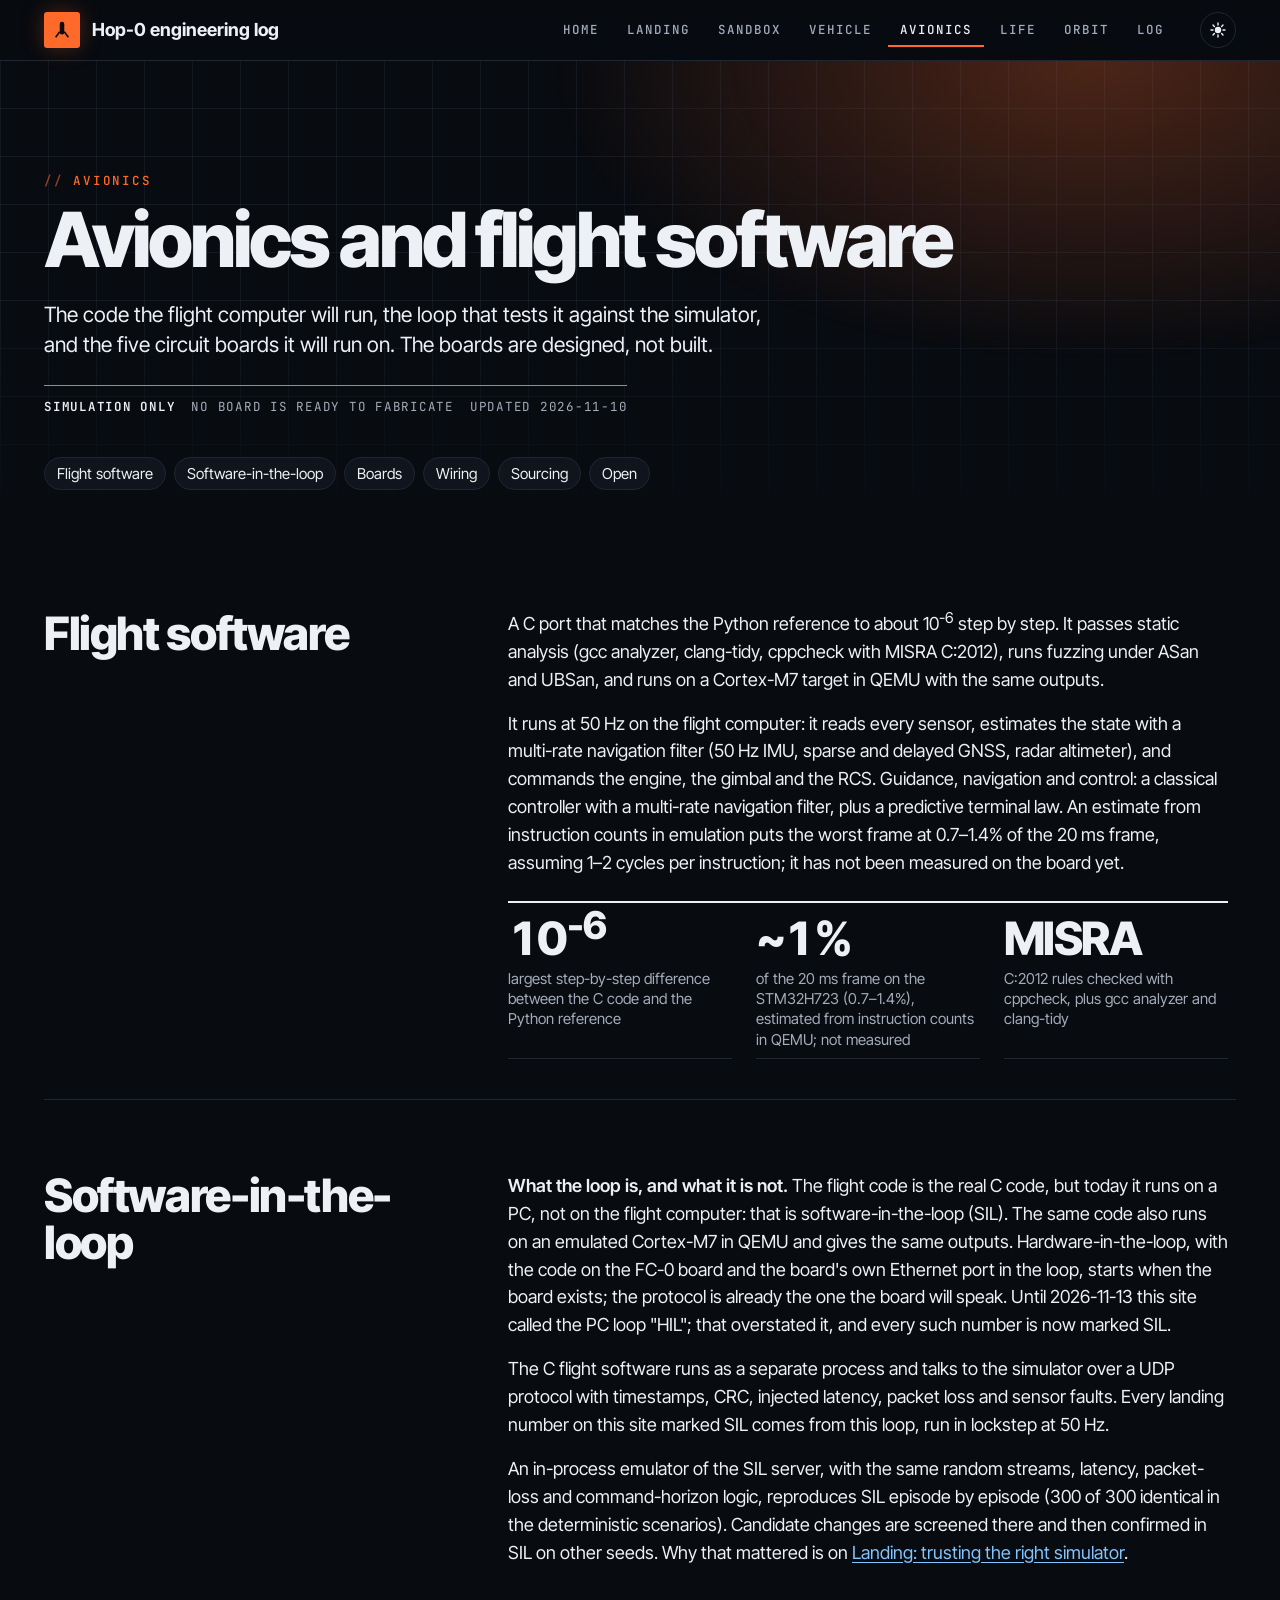
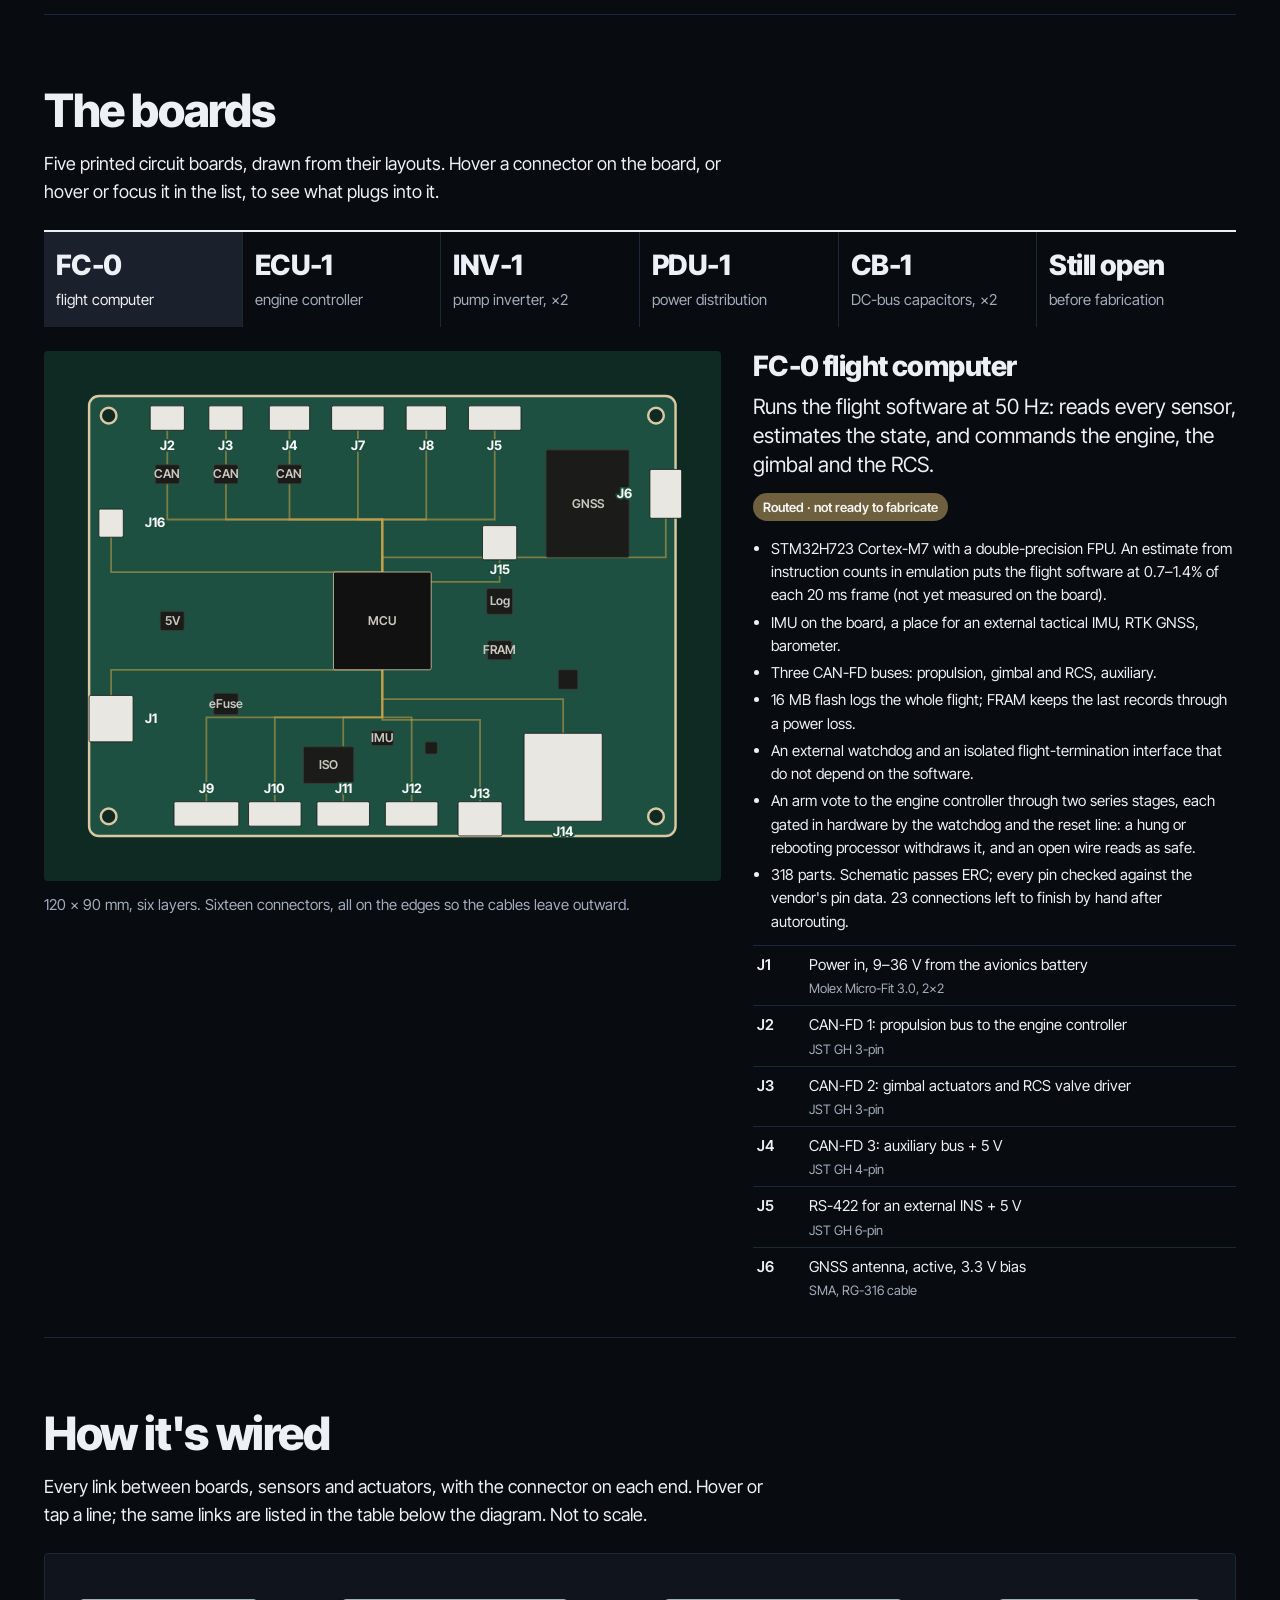
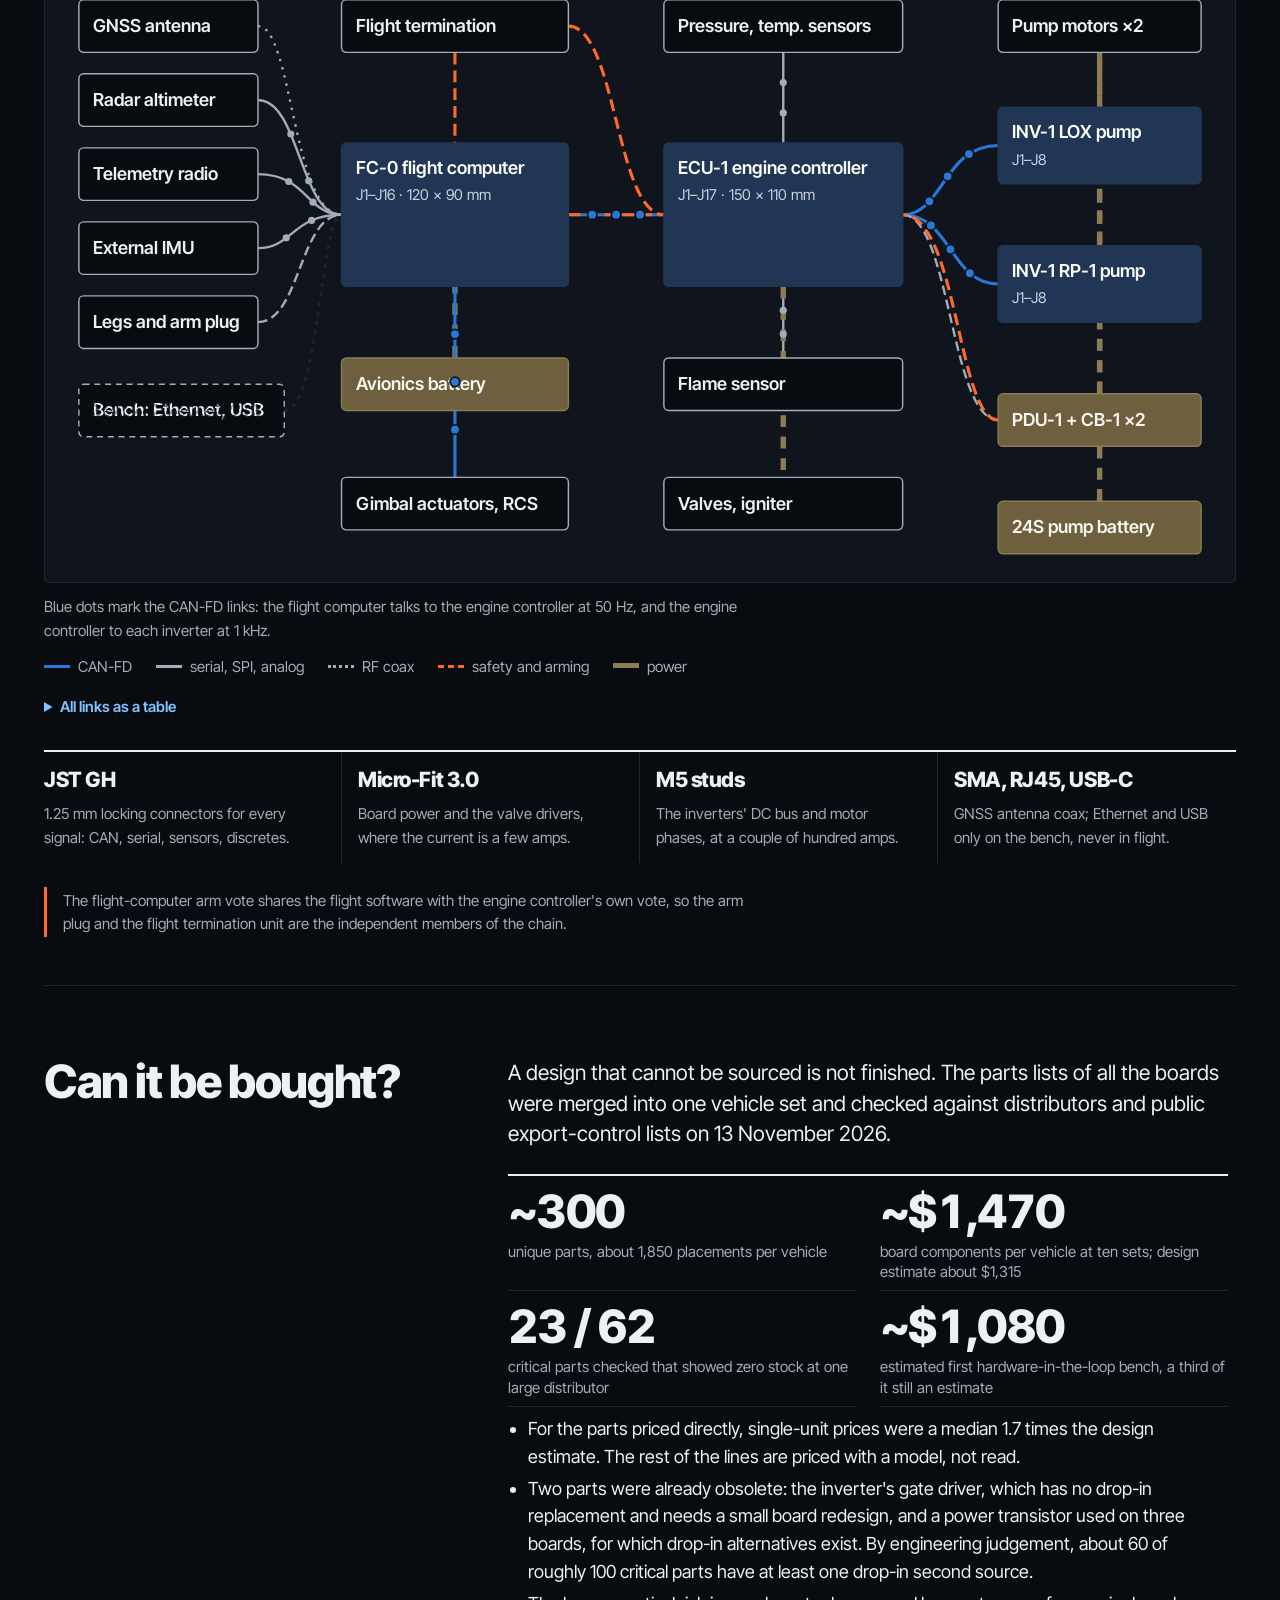
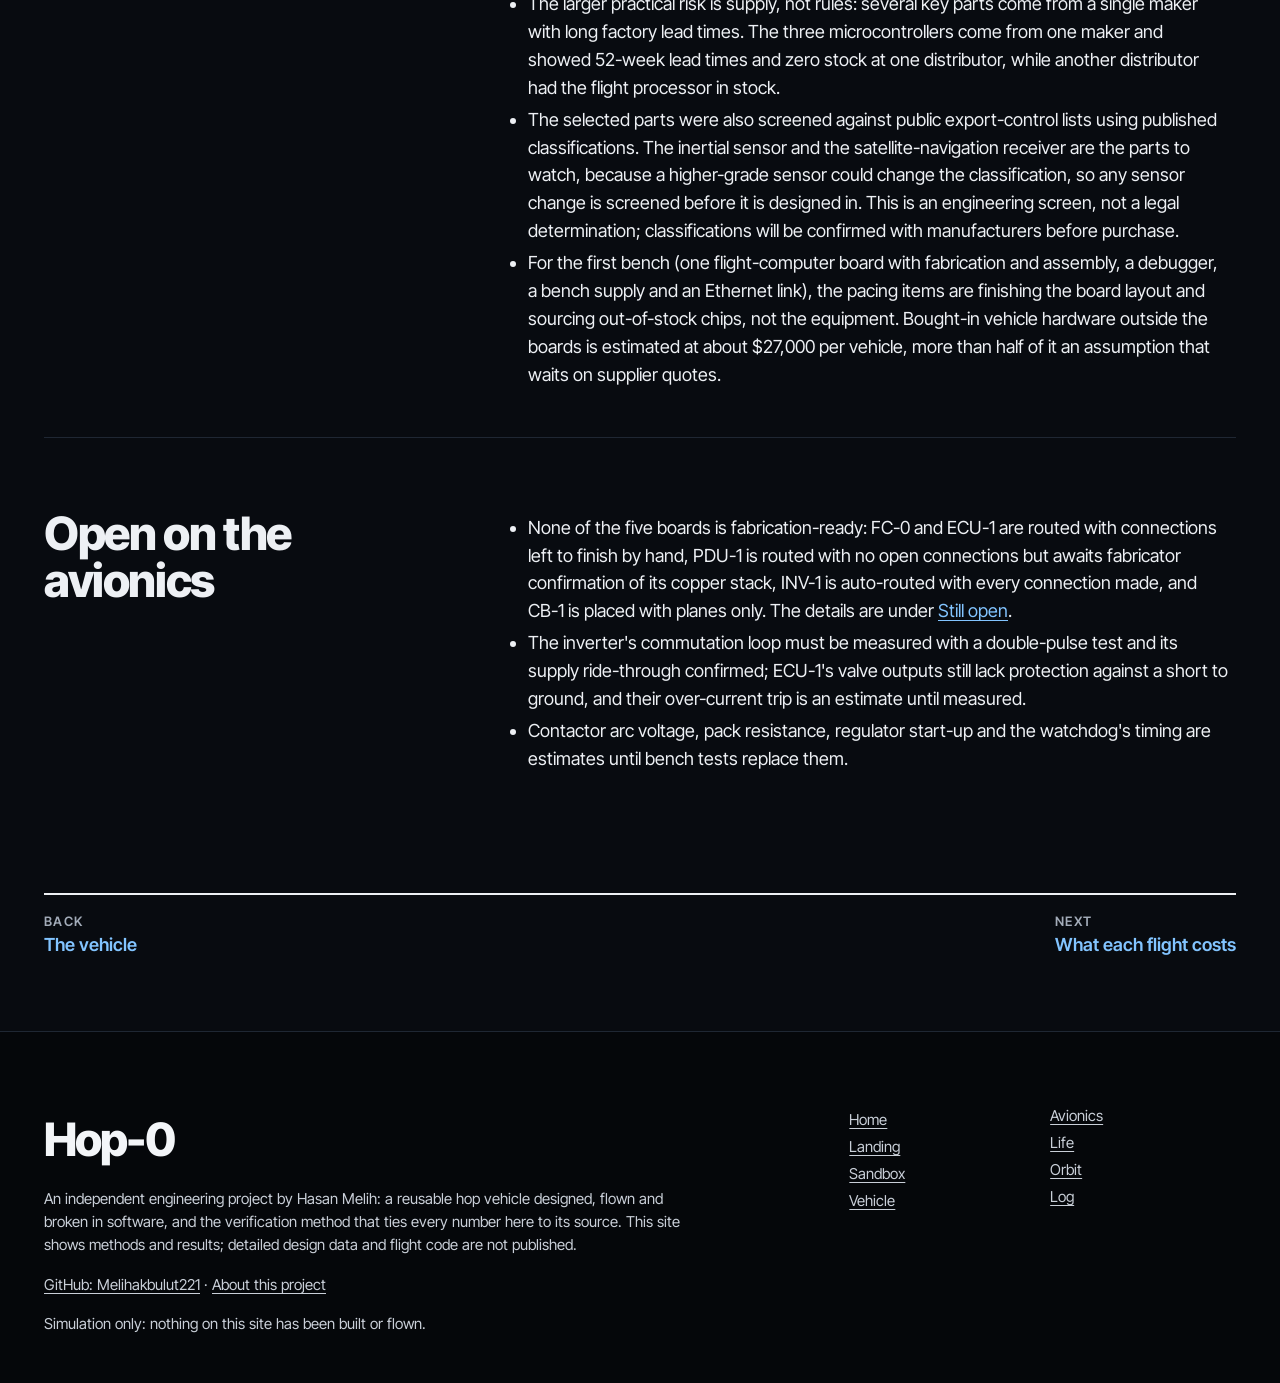
==== commit d5baed63: "PDU-1: inner-layer rule, no pad vias, gate return via, wetting fixes, coating map; review findings; " ====
--- a/avionics.html
+++ b/avionics.html
@@ -181,7 +181,7 @@
       <h3>INV-1 pump inverter</h3>
       <p class="role">Turns the pump battery into three-phase current for one pump motor. There are two, identical.</p>
       <span class="tag">Short detection in each leg, calculated only · routed, not yet reproducibly · not ready to fabricate</span>
-      <ul class="facts"><li>150 V MOSFETs, two in parallel per switch. A full 24S pack is 100.8 V, not the nominal 80 V, already above the rating of 100 V switches before regenerative braking adds a few volts.</li><li>The inverter now carries the damper that the capacitor-board analysis asked for: twenty-four ceramic capacitors in series with twelve low-inductance power resistors, split across the three legs between the positive bus and the low-side return.</li><li>The resonance between the inverter&#x27;s ceramic capacitors and the film bank was re-derived independently and checked against the capacitor-board model. With the damper and the two bus studs moved to 12 mm apart, the peak impedance drops about tenfold, and the gate driver&#x27;s high-side offset pin (VS) stays about 4 V below the driver&#x27;s recommended limit with nominal capacitor values, across the range of inverter-side wiring inductance that was swept.</li><li>The damper was sized for the real stud height under the capacitor board; its resistors keep a margin of about 40 % against their derated rating in the worst case.</li><li>A ceramic damper was chosen over a film capacitor: the film damps slightly better, but the ceramic version weighs less than a quarter as much and avoids a tall leaded part on a board that has to survive launch vibration.</li><li>All sixty DC-link capacitors now sit in rows directly above the high-side switches, on both sides of the board, within 10 mm of the switch tabs and over the stacked supply and return planes. The estimated commutation-loop inductance fell by about a sixth; it is an analytic estimate that still needs a double-pulse measurement.</li><li>The 12 V supply, enable and fault lines of the engine-controller harness now withstand a sustained short to the vehicle battery in either polarity and the standard automotive supply pulses, with the same criterion as the engine controller. An overvoltage switch protects the gate driver&#x27;s 20 V supply pins; after a pulse trips it, a hold-up capacitor bank keeps the supply above the driver&#x27;s undervoltage limit through the restart, in the calculation for the worst-case load and outage; this ride-through still has to be confirmed on hardware. The enable input uses a logic-level transistor that keeps more than 1 V of margin at -40 C.</li><li>Every gate resistor, turn-off diode and gate pull-down now sits within about 6 mm of its switch&#x27;s gate pad, in channels between and beside the paired switches; before, they were 20 to 50 mm away.</li><li>468 parts (the 24 film capacitors are counted on the capacitor board), no ERC errors; the pin assignment check against the vendor&#x27;s open pin data still passes. The fault output has a series resistor sized together with the engine controller&#x27;s pull-up, so a sustained short on that line is limited in both polarities.</li><li>The gate-drive connections are drawn by the placement script and checked before the signal side is auto-routed, with separate clearance rules for the bus, the three floating high-side gate-drive domains and each harness line. One automated run from a clean copy reached every connection with no rule violations, and the routed board matches the current schematic part for part. A repeat run on the same inputs did not, so the routing is not yet reproducible.</li><li>The inverter&#x27;s three-phase gate driver went out of production, and the planned replacement family of half-bridge drivers turned out to be end-of-life as well. The board now uses one 180 V half-bridge driver per leg from another supplier, placed between the two paired switches of that leg, which cuts the driver-to-gate distance to about a third. No second source with the same footprint was found in this voltage class, so the driver is single-sourced for now.</li><li>The protection the old driver had built in is rebuilt from small parts that set one latch blocking all six gate inputs. The latch comes up set at power-on and is cleared only by the controller after a new enable command. A separate supply-voltage lockout stops switching before the gate drive becomes too weak; the new driver&#x27;s own lockout sits too low for these switches.</li><li>Each leg&#x27;s low-side current shunt, which sits inside the local capacitor bank&#x27;s loop, now has a fast comparator that ignores the switching spike for a few hundred nanoseconds after each turn-on. In calculation, shorts through about 100 nH of wiring or more are cut within the switches&#x27; pulse rating. A solid short at the output studs and a long-wired phase-to-negative short are not covered; both are open items. The earlier detection on the DC-link shunt saw a short late, because that shunt sits outside the local bank; it is now a slow overload channel.</li><li>A reverse comparator on the DC-link shunt catches phase-to-negative shorts through short-to-medium wiring. Its threshold now sits about 1.5 times above the worst normal current in a detailed model, after all tolerances; to be confirmed by measurement.</li><li>A logic interlock blocks a command for both switches of a leg using settled signals, checked by simulating the actual netlist with datasheet gate delays. The dead time still comes from the controller&#x27;s timer, which was lengthened for hot gate thresholds.</li><li>The controller caps the duty cycle so the high-side gate supply recharges every switching period. A per-period charge-balance calculation with datasheet worst cases puts the lowest supply about 0.8 V above the driver&#x27;s undervoltage turn-off, and close to its turn-on threshold; it costs about 2 % top speed without field weakening and still needs measurement. The firmware does not yet pre-charge that supply before the first switching cycle.</li><li>Field-oriented control on an STM32G474: hall sensors plus a flux observer that keeps running if the halls fail.</li></ul>
+      <ul class="facts"><li>150 V MOSFETs, two in parallel per switch. A full 24S pack is 100.8 V, not the nominal 80 V, already above the rating of 100 V switches before regenerative braking adds a few volts.</li><li>The inverter now carries the damper that the capacitor-board analysis asked for: twenty-four ceramic capacitors in series with twelve low-inductance power resistors, split across the three legs between the positive bus and the low-side return.</li><li>The resonance between the inverter&#x27;s ceramic capacitors and the film bank was re-derived independently and checked against the capacitor-board model. With the damper and the two bus studs moved to 12 mm apart, the peak impedance drops about tenfold, and the gate driver&#x27;s high-side offset pin (VS) stays about 4 V below the driver&#x27;s recommended limit with nominal capacitor values, across the range of inverter-side wiring inductance that was swept.</li><li>The damper was sized for the real stud height under the capacitor board; its resistors keep a margin of about 40 % against their derated rating in the worst case.</li><li>A ceramic damper was chosen over a film capacitor: the film damps slightly better, but the ceramic version weighs less than a quarter as much and avoids a tall leaded part on a board that has to survive launch vibration.</li><li>All sixty DC-link capacitors now sit in rows directly above the high-side switches, on both sides of the board, within 10 mm of the switch tabs and over the stacked supply and return planes. The estimated commutation-loop inductance fell by about a sixth; it is an analytic estimate that still needs a double-pulse measurement.</li><li>The 12 V supply, enable and fault lines of the engine-controller harness now withstand a sustained short to the vehicle battery in either polarity and the standard automotive supply pulses, with the same criterion as the engine controller. An overvoltage switch protects the gate driver&#x27;s 20 V supply pins; after a pulse trips it, a hold-up capacitor bank keeps the supply above the driver&#x27;s undervoltage limit through the restart, in the calculation for the worst-case load and outage; this ride-through still has to be confirmed on hardware. The enable input uses a logic-level transistor that keeps more than 1 V of margin at -40 C.</li><li>Every gate resistor, turn-off diode and gate pull-down now sits within about 6 mm of its switch&#x27;s gate pad, in channels between and beside the paired switches; before, they were 20 to 50 mm away.</li><li>468 parts (the 24 film capacitors are counted on the capacitor board), no ERC errors; the pin assignment check against the vendor&#x27;s open pin data still passes. The fault output has a series resistor sized together with the engine controller&#x27;s pull-up, so a sustained short on that line is limited in both polarities.</li><li>The gate-drive connections are drawn by the placement script and checked before the signal side is auto-routed, with separate clearance rules for the bus, the three floating high-side gate-drive domains and each harness line. One automated run from a clean copy reached every connection with no rule violations, and the routed board matches the current schematic part for part. A repeat run on the same inputs did not, so the routing is not yet reproducible.</li><li>The inverter&#x27;s three-phase gate driver went out of production, and the planned replacement family of half-bridge drivers turned out to be end-of-life as well. The board now uses one 180 V half-bridge driver per leg from another supplier, placed between the two paired switches of that leg, which cuts the driver-to-gate distance to about a third. No second source with the same footprint was found in this voltage class, so the driver is single-sourced for now.</li><li>The protection the old driver had built in is rebuilt from small parts that set one latch blocking all six gate inputs. The latch comes up set at power-on and is cleared only by the controller after a new enable command. A separate supply-voltage lockout stops switching before the gate drive becomes too weak; the new driver&#x27;s own lockout sits too low for these switches.</li><li>Each leg&#x27;s low-side current shunt, which sits inside the local capacitor bank&#x27;s loop, now has a fast comparator that ignores the switching spike for a few hundred nanoseconds after each turn-on. In calculation, shorts through about 100 nH of wiring or more are cut within the switches&#x27; pulse rating. A solid short at the output studs and a long-wired phase-to-negative short are not covered; both are open items. The earlier detection on the DC-link shunt saw a short late, because that shunt sits outside the local bank; it is now a slow overload channel.</li><li>A reverse comparator on the DC-link shunt catches phase-to-negative shorts through short-to-medium wiring. Its threshold now sits about 1.5 times above the worst normal current in a detailed model, after all tolerances; to be confirmed by measurement.</li><li>A logic interlock blocks a command for both switches of a leg using settled signals, checked by simulating the actual netlist with datasheet gate delays. The dead time still comes from the controller&#x27;s timer, which was lengthened for hot gate thresholds.</li><li>The controller caps the duty cycle so the high-side gate supply recharges every switching period. A per-period charge-balance calculation with datasheet worst cases puts the lowest supply about 0.8 V above the driver&#x27;s undervoltage turn-off, and close to its turn-on threshold; it costs about 2 % top speed without field weakening and still needs measurement. Before every start the firmware pre-charges each high-side gate supply with short low-side-only pulses, one leg at a time. The timer settings were checked against the microcontroller reference manual and simulated tick by tick with a register-level model, including the change-over to normal switching; in calculation the supply reaches about 97 % of its final value before the first high-side turn-on. Not yet measured on hardware.</li><li>Field-oriented control on an STM32G474: hall sensors plus a flux observer that keeps running if the halls fail.</li></ul>
       <ul class="pcb-list" aria-label="INV-1 connectors"></ul>
     </div>
   </div>
@@ -191,7 +191,7 @@
       <h3>PDU-1 power distribution unit</h3>
       <p class="role">Sits between the pump battery and the DC bus of the two inverters: fuses the pack, pre-charges the bus, closes the main contactor and reports back to the engine controller.</p>
       <span class="tag">Routed, no rule violations, no open connections · design review, not fabricated</span>
-      <ul class="facts"><li>The contactor cannot close until the bus has charged to 95 % of the pack voltage. The interlock is built from comparators and gates, independent of any firmware.</li><li>A hardware one-shot limits each pre-charge attempt and a cool-down timer blocks the next one, which bounds the energy the pre-charge resistors take into a shorted bus.</li><li>Two hardware over-current thresholds, one fast and one timed, open the contactor for faults downstream of it. Faults upstream of the contactor are cleared by the fuse alone.</li><li>The high-voltage side is isolated from the logic: isolated amplifiers for the voltages and current, isolated switch drivers for the pre-charge and discharge switches, and a 7 mm barrier with no copper on any layer.</li><li>232 parts including off-board items, ERC clean. 50 of 50 sizing checks pass: pre-charge energy, resistor pulse rating, fuse and contactor coordination, copper temperature rise, spacing, contactor auxiliary-contact wetting.</li><li>The routed layout passes the design-rule check with no violations and no open connections, including the active-discharge path. It rebuilds exactly from the saved autorouter session; a fresh autorouter run may differ.</li><li>One board with 2 oz outer and 4 oz inner copper: the logic strip was widened instead of splitting off a separate logic board, whose connector working loose in flight would have removed an over-current input. High-voltage copper keeps 1.0 mm to other nets on every layer.</li><li>The gate loops of the two isolated switches are drawn by script: short, straight, without vias, over their own source plane. Inner-layer spacing on the heavy copper, vias inside a few small pads, the stud footprints, the fuse-body clearance and a coating drawing are still open.</li></ul>
+      <ul class="facts"><li>The contactor cannot close until the bus has charged to 95 % of the pack voltage. The interlock is built from comparators and gates, independent of any firmware.</li><li>A hardware one-shot limits each pre-charge attempt and a cool-down timer blocks the next one, which bounds the energy the pre-charge resistors take into a shorted bus.</li><li>Two hardware over-current thresholds, one fast and one timed, open the contactor for faults downstream of it. Faults upstream of the contactor are cleared by the fuse alone.</li><li>The high-voltage side is isolated from the logic: isolated amplifiers for the voltages and current, isolated switch drivers for the pre-charge and discharge switches, and a 7 mm barrier with no copper on any layer.</li><li>232 parts including off-board items, ERC clean. 50 of 50 sizing checks pass: pre-charge energy, resistor pulse rating, fuse and contactor coordination, copper temperature rise, spacing, contactor auxiliary-contact wetting.</li><li>The routed layout passes the design-rule check with no violations and no open connections, including the active-discharge path. It rebuilds exactly from the saved autorouter session; a fresh autorouter run may differ.</li><li>One board with 2 oz outer and 4 oz inner copper: the logic strip was widened instead of splitting off a separate logic board, whose connector working loose in flight would have removed an over-current input. High-voltage copper keeps 1.0 mm to other nets on every layer.</li><li>The gate loops of the two isolated switches are drawn by script: short, straight, over their own source plane, with a return via at the driver. Inner-layer spacing follows a conservative heavy-copper rule that the checks enforce, and no via sits in a component pad. Still open: the fabricator&#x27;s confirmation of the copper stack, the stud footprints, the fuse-body clearance, spacing where the coating is masked at the studs, the power-supply input capacitor placement, and the contactor maker&#x27;s view on the auxiliary-contact wetting pulse.</li></ul>
       <ul class="pcb-list" aria-label="PDU-1 connectors"></ul>
     </div>
   </div>
@@ -207,8 +207,9 @@
   </div>
   <div class="bpanel full" id="panel-nyd" role="tabpanel" aria-labelledby="tab-nyd" hidden>
     <div class="nyd">
-      <div><h4>Finish the routing</h4><p>FC-0 has 23 connections to finish by hand. ECU-1 has 23 again after rerouting under stricter spacing, including the arm switch and the programming header, plus 16 long repair tracks to shorten. PDU-1 has none left, but
-        its heavy inner copper still has spacing below the fabricator&#x27;s usual minimum and a few vias sit inside small pads. INV-1 has none left, but a repeat routing run
+      <div><h4>Finish the routing</h4><p>FC-0 has 23 connections to finish by hand. ECU-1 has 23 again after rerouting under stricter spacing, including the arm switch and the programming header, plus 16 long repair tracks to shorten. PDU-1 has none left; its inner-layer
+        spacing rule and copper stack still need the fabricator&#x27;s confirmation, and two power-supply repair connections
+        should be replaced by better capacitor placement. INV-1 has none left, but a repeat routing run
         on the same inputs did not converge, so the layout is not yet reproducible.</p></div>
       <div><h4>Inverter short circuit, pulse test and ride-through</h4><p>The inverter now detects shorts inside each leg,
         but only in calculation: a solid short at the output studs and a long-wired phase-to-negative short are not
@@ -290,7 +291,7 @@
   <div class="body">
     <ul>
       <li>None of the five boards is fabrication-ready: FC-0 and ECU-1 are routed with connections left to finish by hand,
-        PDU-1 is routed with no open connections but needs inner-layer spacing and via fixes, INV-1 is auto-routed with every connection made, and CB-1 is
+        PDU-1 is routed with no open connections but awaits fabricator confirmation of its copper stack, INV-1 is auto-routed with every connection made, and CB-1 is
         placed with planes only. The details are under <a href="#boards">Still open</a>.</li>
       <li>The inverter's commutation loop must be measured with a double-pulse test and its supply ride-through confirmed; ECU-1's valve outputs still lack protection against a short to ground, and their over-current trip is an estimate until measured.</li>
       <li>Contactor arc voltage, pack resistance, regulator start-up and the watchdog's timing are estimates until bench
